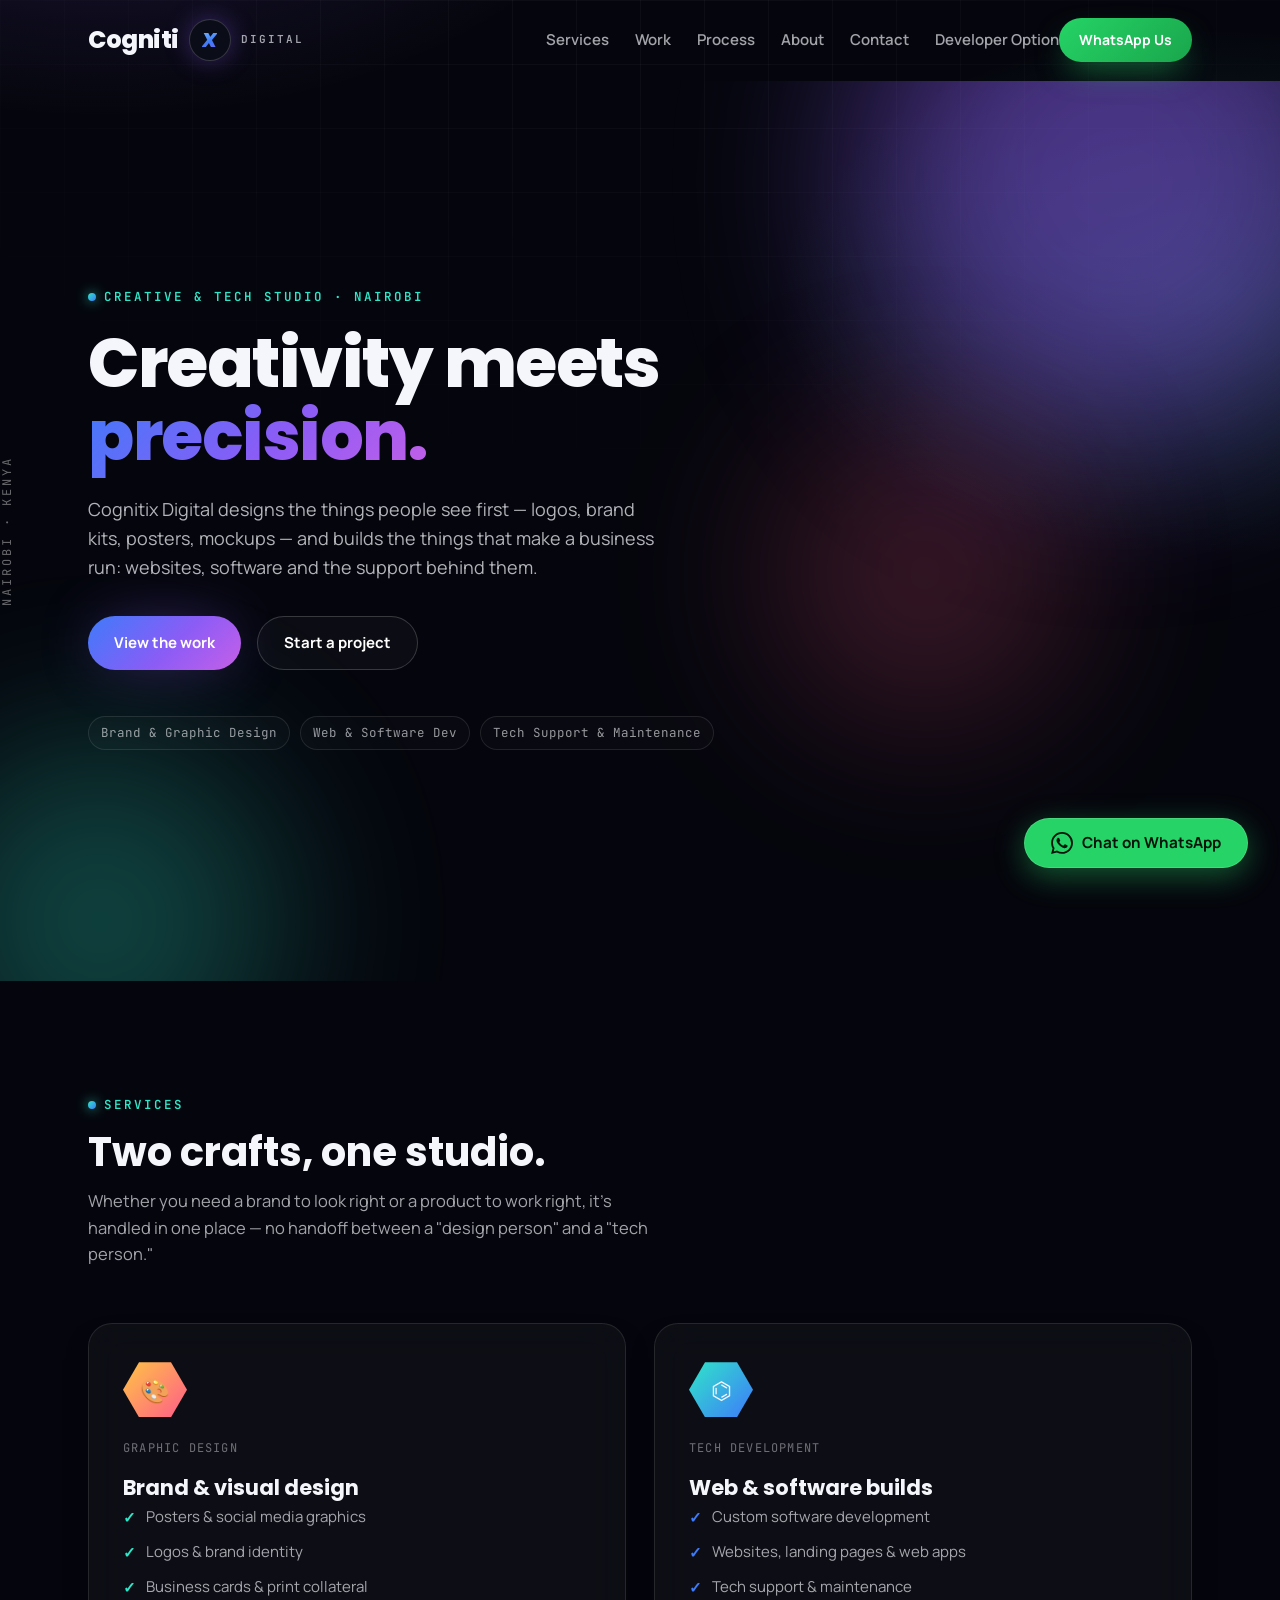
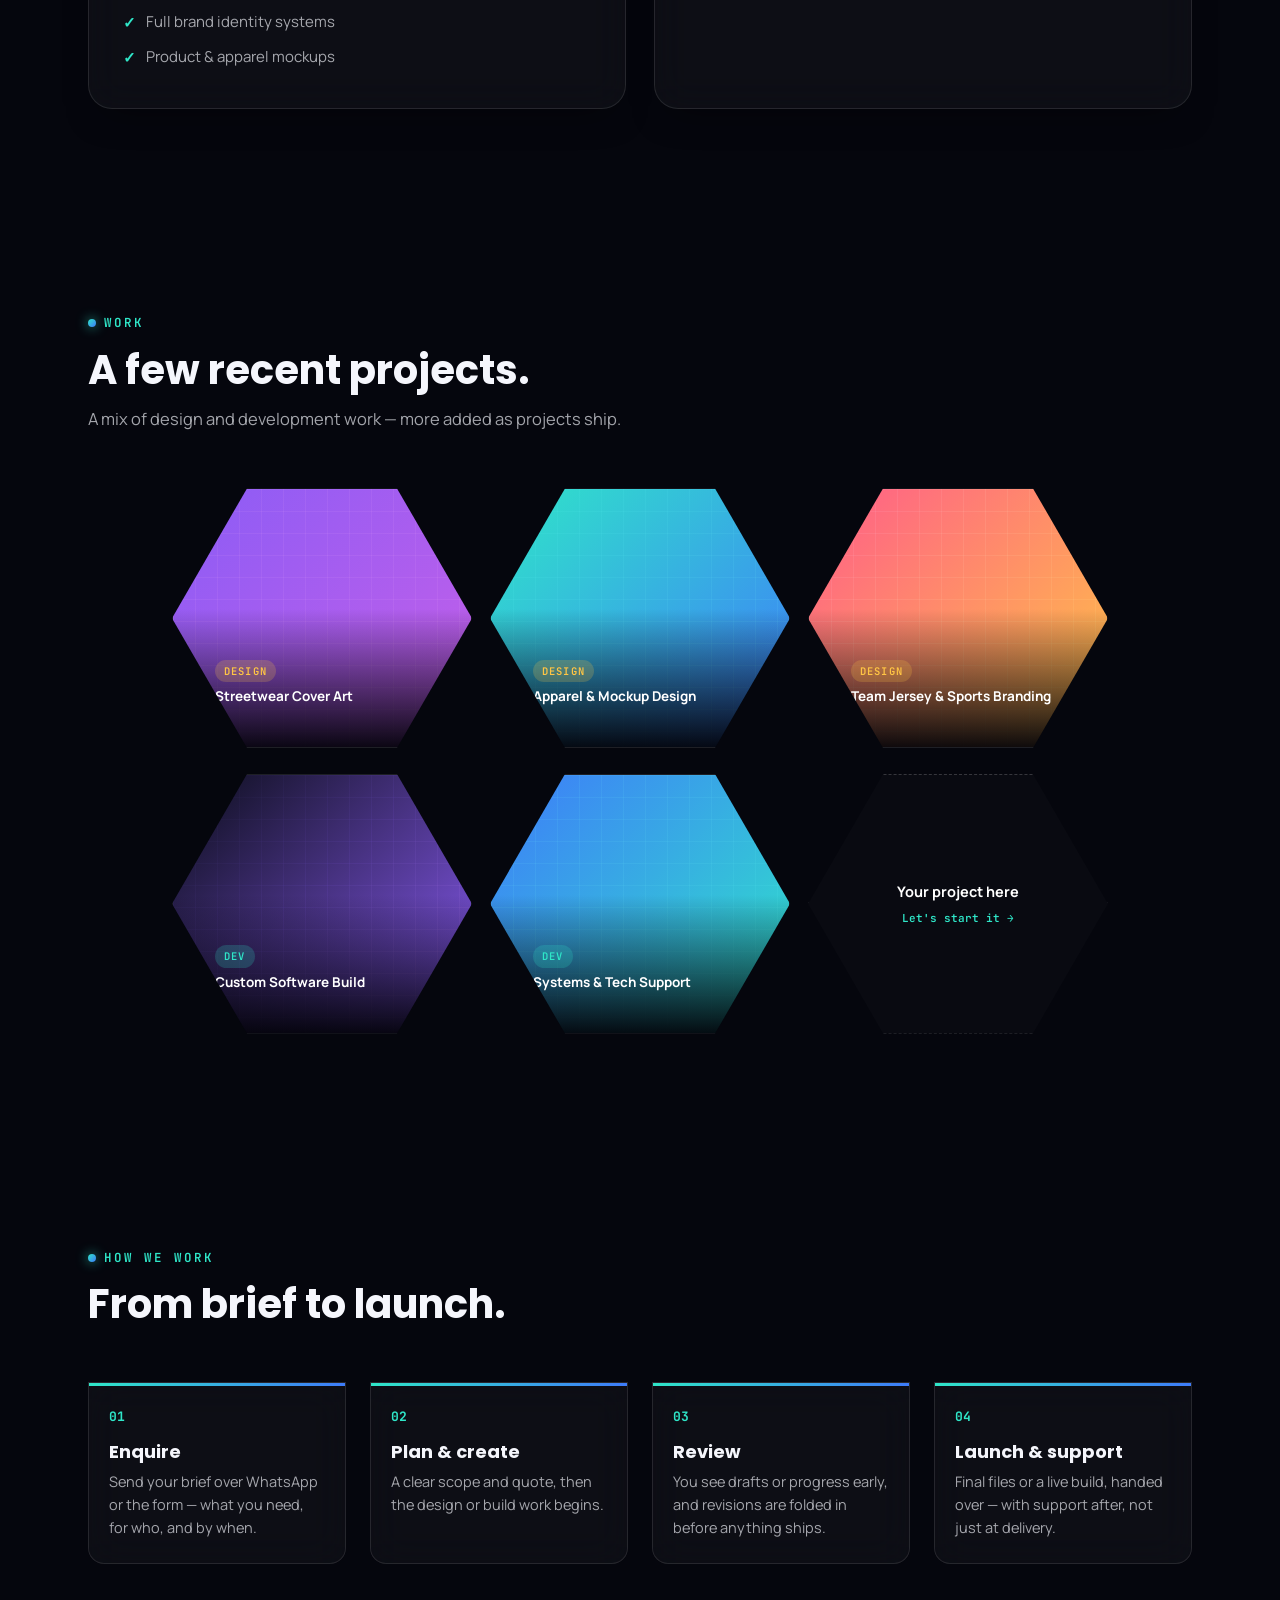
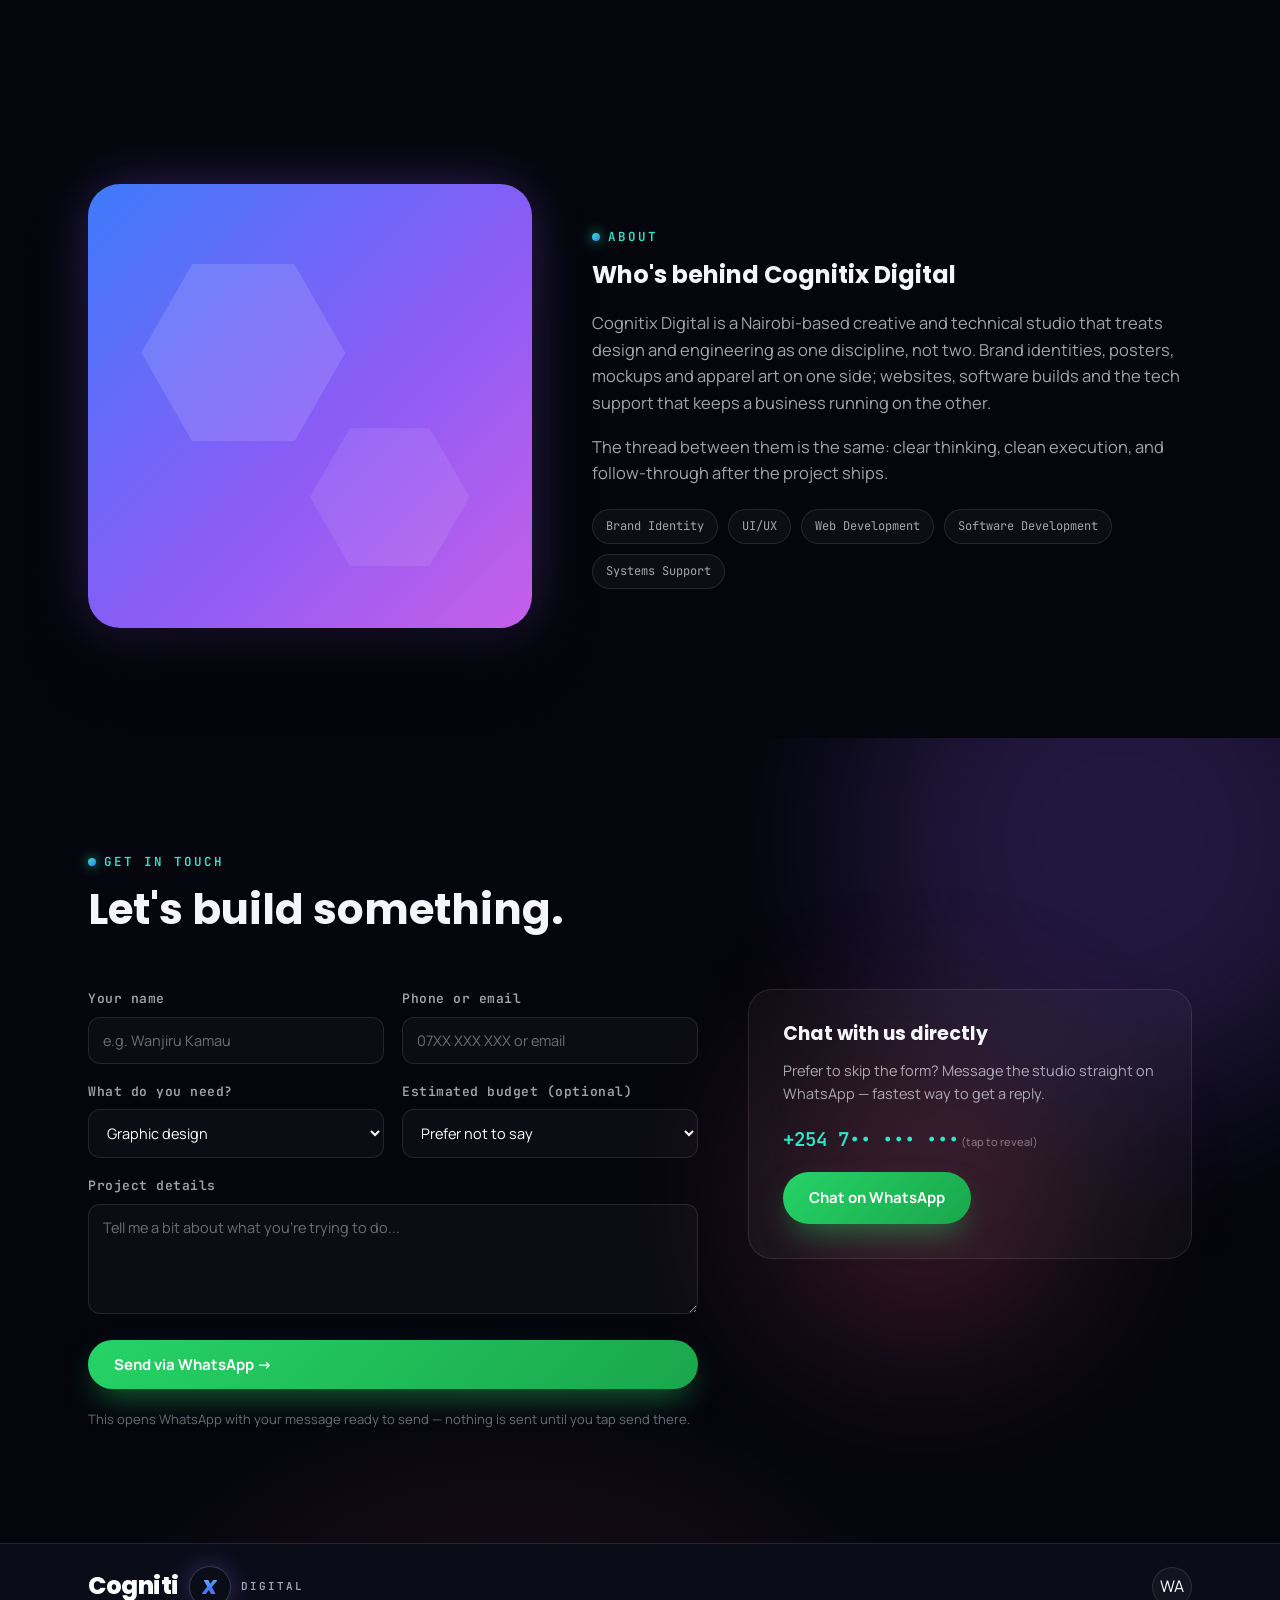
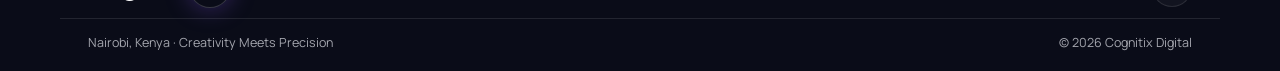
==== index.html @ 36a6b8f5 "Mask WhatsApp number in UI and keep it out of page source Display a partially masked number that rev" ====
<!DOCTYPE html>
<html lang="en">
<head>
<meta charset="UTF-8">
<meta name="viewport" content="width=device-width, initial-scale=1.0">
<title>Cognitix Digital — Creativity Meets Precision</title>
<meta name="description" content="Cognitix Digital — a Nairobi-based creative and tech studio. Graphic design, brand identity, web and software development, and tech support.">

<link rel="preconnect" href="https://fonts.googleapis.com">
<link rel="preconnect" href="https://fonts.gstatic.com" crossorigin>
<link href="https://fonts.googleapis.com/css2?family=Poppins:wght@500;600;700;800&family=Manrope:wght@400;500;600;700&family=JetBrains+Mono:wght@500;600&display=swap" rel="stylesheet">

<link rel="stylesheet" href="css/style.css">
</head>
<body>

<header id="siteHeader">
  <nav class="wrap">
    <a href="#top" class="logo" aria-label="Cognitix Digital home">
      <span class="logo-text">Cogniti</span>
      <span class="logo-badge"><span class="logo-x">X</span></span>
      <span class="logo-digital">DIGITAL</span>
    </a>
    <div class="navlinks" id="navLinks">
      <a href="#services">Services</a>
      <a href="#work">Work</a>
      <a href="#process">Process</a>
      <a href="#about">About</a>
      <a href="#contact">Contact</a>
      <a href="dev-login.html">Developer Option</a>
    </div>
    <div class="nav-cta">
      <a class="btn btn-whatsapp js-wa-link" href="#" target="_blank" rel="noopener"><span class="btn-text">WhatsApp Us</span></a>
    </div>
    <button class="burger" id="burger" aria-label="Toggle menu" aria-expanded="false">
      <span></span><span></span><span></span>
    </button>
  </nav>
</header>

<main class="page-content" id="top">

  <!-- HERO -->
  <section class="hero" id="heroSection">
    <div class="blob blob-1"></div>
    <div class="blob blob-2"></div>
    <div class="blob blob-3"></div>
    <span class="side-tag">NAIROBI · KENYA</span>
    <div class="wrap">
      <div class="hero-inner reveal">
        <span class="eyebrow">CREATIVE &amp; TECH STUDIO · NAIROBI</span>
        <h1>Creativity meets <span class="accent">precision.</span></h1>
        <p class="lead">Cognitix Digital designs the things people see first — logos, brand kits, posters, mockups — and builds the things that make a business run: websites, software and the support behind them.</p>
        <div class="hero-ctas">
          <a class="btn btn-primary" href="#work">View the work</a>
          <a class="btn btn-ghost" href="#contact">Start a project</a>
        </div>
        <div class="hero-tags">
          <span>Brand &amp; Graphic Design</span>
          <span>Web &amp; Software Dev</span>
          <span>Tech Support &amp; Maintenance</span>
        </div>
      </div>
    </div>
  </section>

  <!-- SERVICES -->
  <section class="services" id="services">
    <div class="wrap">
      <div class="section-head reveal">
        <span class="eyebrow">SERVICES</span>
        <h2>Two crafts, one studio.</h2>
        <p>Whether you need a brand to look right or a product to work right, it's handled in one place — no handoff between a "design person" and a "tech person."</p>
      </div>
      <div class="svc-grid">
        <div class="svc-card reveal">
          <div class="hex-icon design">🎨</div>
          <span class="svc-sub">Graphic Design</span>
          <h3>Brand &amp; visual design</h3>
          <ul class="svc-list">
            <li>Posters &amp; social media graphics</li>
            <li>Logos &amp; brand identity</li>
            <li>Business cards &amp; print collateral</li>
            <li>Full brand identity systems</li>
            <li>Product &amp; apparel mockups</li>
          </ul>
        </div>
        <div class="svc-card dev-card reveal">
          <div class="hex-icon dev">⌬</div>
          <span class="svc-sub">Tech Development</span>
          <h3>Web &amp; software builds</h3>
          <ul class="svc-list">
            <li>Custom software development</li>
            <li>Websites, landing pages &amp; web apps</li>
            <li>Tech support &amp; maintenance</li>
          </ul>
        </div>
      </div>
    </div>
  </section>

  <!-- WORK -->
  <section class="work" id="work">
    <div class="wrap">
      <div class="section-head reveal">
        <span class="eyebrow">WORK</span>
        <h2>A few recent projects.</h2>
        <p>A mix of design and development work — more added as projects ship.</p>
      </div>
      <div class="hex-grid">
        <div class="hex-tile reveal">
          <div class="hex-media g1" role="img" aria-label="Streetwear cover art and typography design"></div>
          <div class="hex-overlay"><span class="hex-tag design">DESIGN</span><div class="hex-title">Streetwear Cover Art</div></div>
        </div>
        <div class="hex-tile reveal">
          <div class="hex-media g2" role="img" aria-label="Apparel mockup design"></div>
          <div class="hex-overlay"><span class="hex-tag design">DESIGN</span><div class="hex-title">Apparel &amp; Mockup Design</div></div>
        </div>
        <div class="hex-tile reveal">
          <div class="hex-media g3" role="img" aria-label="Basketball jersey branding design"></div>
          <div class="hex-overlay"><span class="hex-tag design">DESIGN</span><div class="hex-title">Team Jersey &amp; Sports Branding</div></div>
        </div>
        <div class="hex-tile reveal">
          <div class="hex-media g4" role="img" aria-label="Code editor screenshot from a custom software build"></div>
          <div class="hex-overlay"><span class="hex-tag dev">DEV</span><div class="hex-title">Custom Software Build</div></div>
        </div>
        <div class="hex-tile reveal">
          <div class="hex-media g5" role="img" aria-label="Tech and security systems support"></div>
          <div class="hex-overlay"><span class="hex-tag dev">DEV</span><div class="hex-title">Systems &amp; Tech Support</div></div>
        </div>
        <div class="hex-tile cta-tile reveal">
          <a href="#contact">Your project here<span>Let's start it →</span></a>
        </div>
      </div>
    </div>
  </section>

  <!-- PROCESS -->
  <section class="process" id="process">
    <div class="wrap">
      <div class="section-head reveal">
        <span class="eyebrow">HOW WE WORK</span>
        <h2>From brief to launch.</h2>
      </div>
      <div class="steps">
        <div class="step reveal">
          <span class="num">01</span>
          <h3>Enquire</h3>
          <p>Send your brief over WhatsApp or the form — what you need, for who, and by when.</p>
        </div>
        <div class="step reveal">
          <span class="num">02</span>
          <h3>Plan &amp; create</h3>
          <p>A clear scope and quote, then the design or build work begins.</p>
        </div>
        <div class="step reveal">
          <span class="num">03</span>
          <h3>Review</h3>
          <p>You see drafts or progress early, and revisions are folded in before anything ships.</p>
        </div>
        <div class="step reveal">
          <span class="num">04</span>
          <h3>Launch &amp; support</h3>
          <p>Final files or a live build, handed over — with support after, not just at delivery.</p>
        </div>
      </div>
    </div>
  </section>

  <!-- ABOUT -->
  <section class="about" id="about">
    <div class="wrap about-grid">
      <div class="about-visual reveal"></div>
      <div class="about-copy reveal">
        <span class="eyebrow">ABOUT</span>
        <h2>Who's behind Cognitix Digital</h2>
        <p>Cognitix Digital is a Nairobi-based creative and technical studio that treats design and engineering as one discipline, not two. Brand identities, posters, mockups and apparel art on one side; websites, software builds and the tech support that keeps a business running on the other.</p>
        <p>The thread between them is the same: clear thinking, clean execution, and follow-through after the project ships.</p>
        <div class="stack-row">
          <span>Brand Identity</span>
          <span>UI/UX</span>
          <span>Web Development</span>
          <span>Software Development</span>
          <span>Systems Support</span>
        </div>
      </div>
    </div>
  </section>

  <!-- CONTACT -->
  <section class="contact" id="contact">
    <div class="blob blob-1"></div>
    <div class="blob blob-3"></div>
    <div class="wrap">
      <div class="section-head reveal">
        <span class="eyebrow">GET IN TOUCH</span>
        <h2>Let's build something.</h2>
      </div>
      <div class="contact-grid">
        <form class="contact-form reveal" id="contactForm">
          <div class="form-row">
            <div>
              <label for="name">Your name</label>
              <input type="text" id="name" placeholder="e.g. Wanjiru Kamau" required>
            </div>
            <div>
              <label for="phone">Phone or email</label>
              <input type="text" id="phone" placeholder="07XX XXX XXX or email" required>
            </div>
          </div>
          <div class="form-row">
            <div>
              <label for="service">What do you need?</label>
              <select id="service">
                <option value="Graphic design">Graphic design</option>
                <option value="Web / software development">Web / software development</option>
                <option value="Both design and development">Both design &amp; development</option>
                <option value="Not sure yet">Not sure yet</option>
              </select>
            </div>
            <div>
              <label for="budget">Estimated budget (optional)</label>
              <select id="budget">
                <option value="">Prefer not to say</option>
                <option value="Under KSh 10,000">Under KSh 10,000</option>
                <option value="KSh 10,000 – 30,000">KSh 10,000 – 30,000</option>
                <option value="KSh 30,000 – 100,000">KSh 30,000 – 100,000</option>
                <option value="KSh 100,000+">KSh 100,000+</option>
              </select>
            </div>
          </div>
          <div>
            <label for="details">Project details</label>
            <textarea id="details" placeholder="Tell me a bit about what you're trying to do..." required></textarea>
          </div>
          <button type="submit" class="btn btn-whatsapp">Send via WhatsApp →</button>
          <p class="form-note">This opens WhatsApp with your message ready to send — nothing is sent until you tap send there.</p>
        </form>

        <div class="contact-card reveal">
          <h3>Chat with us directly</h3>
          <p>Prefer to skip the form? Message the studio straight on WhatsApp — fastest way to get a reply.</p>
          <button type="button" class="whatsapp-number" id="waNumber" aria-label="Click to reveal WhatsApp number">+254 7•• ••• •••</button>
          <a class="btn btn-whatsapp js-wa-link" href="#" target="_blank" rel="noopener">Chat on WhatsApp</a>
        </div>
      </div>
    </div>
  </section>

</main>

<!-- Floating WhatsApp button -->
<a class="whatsapp-float js-wa-link" href="#" target="_blank" rel="noopener">
  <svg viewBox="0 0 24 24" xmlns="http://www.w3.org/2000/svg">
    <path d="M17.472 14.382c-.297-.149-1.758-.867-2.03-.967-.273-.099-.471-.148-.67.15-.197.297-.767.966-.94 1.164-.173.199-.347.223-.644.075-.297-.15-1.255-.463-2.39-1.475-.883-.788-1.48-1.761-1.653-2.059-.173-.297-.018-.458.13-.606.134-.133.298-.347.446-.52.149-.174.198-.298.298-.497.099-.198.05-.371-.025-.52-.075-.149-.669-1.612-.916-2.207-.242-.579-.487-.5-.669-.51-.173-.008-.371-.01-.57-.01-.198 0-.52.074-.792.372-.272.297-1.04 1.016-1.04 2.479 0 1.462 1.065 2.875 1.213 3.074.149.198 2.096 3.2 5.077 4.487.709.306 1.262.489 1.694.625.712.227 1.36.195 1.871.118.571-.085 1.758-.719 2.006-1.413.248-.694.248-1.289.173-1.413-.074-.124-.272-.198-.57-.347m-5.421 7.403h-.004a9.87 9.87 0 01-5.031-1.378l-.361-.214-3.741.982.998-3.648-.235-.374a9.86 9.86 0 01-1.51-5.26c.001-5.45 4.436-9.884 9.888-9.884 2.64 0 5.122 1.03 6.988 2.898a9.825 9.825 0 012.893 6.994c-.003 5.45-4.437 9.884-9.885 9.884m8.413-18.297A11.815 11.815 0 0012.05 0C5.495 0 .16 5.335.157 11.892c0 2.096.547 4.142 1.588 5.945L.057 24l6.305-1.654a11.882 11.882 0 005.683 1.448h.005c6.554 0 11.89-5.335 11.893-11.893a11.821 11.821 0 00-3.48-8.413z"/>
  </svg>
  <span>Chat on WhatsApp</span>
</a>

<footer class="footer">
  <div class="wrap footer-inner">
    <div class="footer-brand logo">
      <span class="logo-text">Cogniti</span>
      <span class="logo-badge"><span class="logo-x">X</span></span>
      <span class="logo-digital">DIGITAL</span>
    </div>
    <div class="footer-social">
      <a class="social-link js-wa-link" href="#" target="_blank" rel="noopener" aria-label="WhatsApp">WA</a>
    </div>
  </div>
  <div class="wrap footer-bottom">
    <span class="footer-tag">Nairobi, Kenya · Creativity Meets Precision</span>
    <span class="footer-tag">© <span id="year"></span> Cognitix Digital</span>
  </div>
</footer>

<script src="js/script.js"></script>
</body>
</html>
---- css/style.css ----
:root{
  --blue:#3E7BFA;
  --violet:#8B5CF6;
  --orchid:#C65FE8;
  --mint:#2FE6C8;
  --amber:#FFC544;
  --pink:#FF5C8A;

  --bg:#05060D;
  --bg-soft:#0A0C18;
  --ink:#F5F6FC;
  --ink-soft:rgba(245,246,252,0.66);
  --ink-faint:rgba(245,246,252,0.42);

  --surface:rgba(255,255,255,0.035);
  --surface-hover:rgba(255,255,255,0.065);
  --line:rgba(255,255,255,0.10);
  --line-strong:rgba(255,255,255,0.18);

  --brand-gradient: linear-gradient(135deg, var(--blue) 0%, var(--violet) 55%, var(--orchid) 100%);
  --brand-gradient-soft: linear-gradient(135deg, var(--mint) 0%, var(--blue) 100%);

  --shadow-lg: 0 40px 80px -30px rgba(0,0,0,0.65);
  --shadow-sm: 0 16px 36px -18px rgba(0,0,0,0.55);
  --glow-violet: 0 0 60px -10px rgba(139,92,246,0.45);
  --glow-mint: 0 0 50px -12px rgba(47,230,200,0.4);
  --radius: 20px;
}

*{box-sizing:border-box;}
html{scroll-behavior:smooth;}
body{
  margin:0;
  background:
    radial-gradient(900px 520px at 8% -4%, rgba(139,92,246,0.20), transparent 60%),
    radial-gradient(800px 480px at 95% 6%, rgba(47,230,200,0.14), transparent 55%),
    radial-gradient(700px 480px at 40% 100%, rgba(255,92,138,0.10), transparent 60%),
    var(--bg);
  color:var(--ink);
  font-family:'Manrope', sans-serif;
  line-height:1.6;
  -webkit-font-smoothing:antialiased;
  overflow-x:hidden;
  min-height:100vh;
  display:flex;
  flex-direction:column;
}

/* subtle grid texture behind everything */
body::before{
  content:"";
  position:fixed; inset:0;
  z-index:0;
  pointer-events:none;
  background-image:
    linear-gradient(rgba(255,255,255,0.035) 1px, transparent 1px),
    linear-gradient(90deg, rgba(255,255,255,0.035) 1px, transparent 1px);
  background-size:64px 64px;
  mask-image:radial-gradient(1200px 700px at 50% 0%, #000 10%, transparent 75%);
  -webkit-mask-image:radial-gradient(1200px 700px at 50% 0%, #000 10%, transparent 75%);
}

.glass{
  background:var(--surface);
  border:1px solid var(--line);
  box-shadow:0 20px 50px rgba(0,0,0,0.35);
  backdrop-filter:blur(18px);
  -webkit-backdrop-filter:blur(18px);
}

.svc-card,
.step,
.contact-card{
  background:var(--surface);
  border:1px solid var(--line);
  backdrop-filter:blur(18px);
  -webkit-backdrop-filter:blur(18px);
}

main.page-content{flex:1 0 auto; position:relative; z-index:1;}

img{max-width:100%; display:block;}
a{color:inherit; text-decoration:none;}
h1,h2,h3{font-family:'Poppins',sans-serif; margin:0; line-height:1.08; color:var(--ink);}
.wrap{max-width:1160px; margin:0 auto; padding:0 28px; position:relative;}
section{position:relative;}

.eyebrow{
  font-family:'JetBrains Mono', monospace;
  font-size:12.5px;
  letter-spacing:.16em;
  text-transform:uppercase;
  font-weight:600;
  display:inline-flex;
  align-items:center;
  gap:8px;
  color:var(--mint);
}
.eyebrow::before{
  content:"";
  width:8px;height:8px;border-radius:50%;
  background:var(--brand-gradient-soft);
  box-shadow:0 0 12px rgba(47,230,200,0.8);
  display:inline-block;
}

.btn{
  font-family:'Manrope',sans-serif;
  font-weight:700;
  font-size:15px;
  border:none;
  border-radius:999px;
  padding:14px 26px;
  cursor:pointer;
  display:inline-flex;
  align-items:center;
  gap:10px;
  text-decoration:none;
  transition:transform .25s ease, box-shadow .25s ease, opacity .25s ease, border-color .25s ease;
}
.btn:focus-visible, a:focus-visible, button:focus-visible, input:focus-visible, select:focus-visible, textarea:focus-visible{
  outline:3px solid var(--mint);
  outline-offset:2px;
}
.btn:hover{transform:translateY(-2px);}
.btn-primary{
  background:var(--brand-gradient);
  color:#fff;
  box-shadow:var(--glow-violet);
}
.btn-primary:hover{box-shadow:0 0 70px -8px rgba(139,92,246,0.65);}
.btn-ghost{
  background:rgba(255,255,255,0.03);
  color:#fff;
  border:1.5px solid var(--line-strong);
}
.btn-ghost:hover{border-color:rgba(255,255,255,0.4); background:rgba(255,255,255,0.06);}
.btn-whatsapp{
  background:linear-gradient(135deg,#25D366,#1AA64C);
  color:#fff;
  box-shadow:0 14px 32px -10px rgba(37,211,102,0.55);
}

/* ---------- FLOATING WHATSAPP BUTTON ---------- */
.whatsapp-float{
  position:fixed;
  bottom:2rem; right:2rem;
  z-index:999;
  background:#25D366;
  color:#04140b;
  border-radius:60px;
  padding:0.75rem 1.6rem;
  display:flex;
  align-items:center;
  gap:0.6rem;
  font-weight:700;
  font-size:0.95rem;
  box-shadow:0 8px 30px rgba(37,211,102,0.4);
  border:1px solid rgba(255,255,255,0.14);
  transition:.25s;
  text-decoration:none;
}
.whatsapp-float:hover{
  background:#1ebe5a;
  transform:scale(1.05);
  box-shadow:0 12px 38px rgba(37,211,102,0.55);
}
.whatsapp-float svg{width:22px; height:22px; fill:currentColor; flex-shrink:0;}

/* ---------- NAV ---------- */
header{
  position:sticky; top:0; z-index:50;
  padding:18px 0;
  transition:background .3s ease, padding .3s ease, box-shadow .3s ease, border-color .3s ease;
  border-bottom:1px solid transparent;
}
header.scrolled{
  background:rgba(5,6,13,0.78);
  backdrop-filter:blur(16px);
  -webkit-backdrop-filter:blur(16px);
  padding:12px 0;
  border-bottom-color:var(--line);
}
nav.wrap{display:flex; align-items:center; justify-content:space-between;}
.logo{display:flex; align-items:center; gap:10px; user-select:none;}

.logo-text{
  font-family:'Poppins',sans-serif;
  font-weight:800;
  font-size:24px;
  color:var(--ink);
  letter-spacing:-0.5px;
}
.logo-badge{
  width:42px;height:42px;
  background:var(--bg-soft);
  border:1px solid var(--line-strong);
  border-radius:50%;
  display:flex; align-items:center; justify-content:center;
  box-shadow:0 0 24px rgba(139,92,246,0.35);
  flex-shrink:0;
}
.logo-x{
  font-family:'Poppins',sans-serif;
  font-weight:800;
  font-size:20px;
  font-style:italic;
  background:linear-gradient(160deg,#8FD9FF, var(--blue) 55%, var(--violet));
  -webkit-background-clip:text;
  background-clip:text;
  color:transparent;
}
.logo-digital{
  font-family:'JetBrains Mono',monospace;
  font-size:11px;
  letter-spacing:2px;
  font-weight:600;
  color:var(--ink-soft);
}
@media (max-width:480px){ .logo-digital{display:none;} }

.navlinks{display:flex; align-items:center; gap:26px; margin-left:auto; flex-wrap:nowrap;}
.navlinks a{
  font-weight:600; font-size:15px; text-decoration:none; color:var(--ink-soft);
  position:relative; padding:4px 0;
  transition:color .2s ease;
}
.navlinks a:hover{color:var(--ink);}
.navlinks a::after{
  content:""; position:absolute; left:0; bottom:-2px; width:0; height:2px;
  background:var(--brand-gradient-soft); transition:width .25s ease;
  box-shadow:0 0 10px rgba(47,230,200,0.7);
}
.navlinks a:hover::after{width:100%;}
.nav-cta{display:flex; align-items:center; gap:16px;}
.nav-cta .btn{padding:11px 20px; font-size:14px;}
.burger{display:none; background:none; border:none; cursor:pointer; padding:6px;}
.burger span{display:block; width:24px; height:2.5px; background:var(--ink); margin:5px 0; border-radius:2px; transition:.25s;}

/* ---------- HERO ---------- */
.hero{
  color:#fff;
  overflow:hidden;
  min-height:100vh;
  padding:90px 0 120px;
  display:flex;
  align-items:center;
}
.hero .wrap{position:relative; z-index:2; width:100%;}
.blob{
  position:absolute;
  filter:blur(90px);
  opacity:.5;
  border-radius:50%;
  z-index:1;
  pointer-events:none;
  will-change:transform;
}
.blob-1{width:520px; height:520px; background:var(--violet); top:-160px; right:-100px;}
.blob-2{width:360px; height:360px; background:var(--mint); bottom:-120px; left:-80px; opacity:.28;}
.blob-3{width:300px; height:300px; background:var(--pink); top:38%; right:16%; opacity:.22;}

.side-tag{
  writing-mode:vertical-rl;
  position:absolute;
  left:-2px; top:50%;
  transform:translateY(-50%) rotate(180deg);
  font-family:'JetBrains Mono',monospace;
  letter-spacing:3px;
  font-size:12px;
  color:rgba(255,255,255,0.4);
  display:none;
}
.hero-inner{max-width:700px;}
.hero .eyebrow{color:var(--mint);}
.hero h1{
  font-size:clamp(38px, 5.8vw, 68px);
  font-weight:800;
  margin:18px 0 22px;
  letter-spacing:-1.5px;
}
.hero h1 .accent{
  background:var(--brand-gradient);
  -webkit-background-clip:text;
  background-clip:text;
  color:transparent;
}
.hero p.lead{
  font-size:18px;
  color:rgba(245,246,252,0.72);
  max-width:580px;
  margin-bottom:34px;
}
.hero-ctas{display:flex; gap:16px; flex-wrap:wrap; margin-bottom:46px;}
.hero-tags{
  display:flex; gap:10px; flex-wrap:wrap;
  font-family:'JetBrains Mono',monospace;
  font-size:12.5px;
  color:rgba(245,246,252,0.6);
}
.hero-tags span{
  border:1px solid var(--line);
  background:rgba(255,255,255,0.02);
  padding:6px 12px;
  border-radius:999px;
}

/* ---------- SERVICES ---------- */
.services{padding:110px 0 90px;}
.section-head{max-width:560px; margin-bottom:56px;}
.section-head h2{font-size:clamp(28px,3.6vw,40px); margin-top:14px;}
.section-head p{color:var(--ink-soft); font-size:16.5px; margin-top:14px;}

.svc-grid{display:grid; grid-template-columns:1fr 1fr; gap:28px;}
.svc-card{
  border-radius:24px;
  padding:38px 34px;
  box-shadow:var(--shadow-sm);
  transition:transform .3s ease, box-shadow .3s ease, border-color .3s ease, background .3s ease;
}
.svc-card:hover{
  transform:translateY(-6px);
  box-shadow:var(--shadow-lg), var(--glow-violet);
  border-color:var(--line-strong);
  background:var(--surface-hover);
}
.svc-card.dev-card:hover{box-shadow:var(--shadow-lg), var(--glow-mint);}
.hex-icon{
  width:64px; height:55px;
  clip-path:polygon(25% 0%, 75% 0%, 100% 50%, 75% 100%, 25% 100%, 0% 50%);
  display:flex; align-items:center; justify-content:center;
  margin-bottom:22px;
  font-size:24px;
}
.hex-icon.design{background:linear-gradient(135deg,var(--amber),var(--pink));}
.hex-icon.dev{background:linear-gradient(135deg,var(--mint),var(--blue));}
.svc-card h3{font-size:21px; margin-bottom:6px;}
.svc-card .svc-sub{font-family:'JetBrains Mono',monospace; font-size:12px; letter-spacing:.1em; color:var(--ink-faint); text-transform:uppercase; margin-bottom:18px; display:block;}
.svc-list{list-style:none; margin:0; padding:0; display:flex; flex-direction:column; gap:10px;}
.svc-list li{display:flex; align-items:flex-start; gap:10px; font-size:15px; color:var(--ink-soft);}
.svc-list li::before{
  content:"✓";
  color:var(--mint);
  font-weight:700;
  flex-shrink:0;
  margin-top:1px;
}
.svc-card.dev-card .svc-list li::before{color:var(--blue);}

/* ---------- WORK ---------- */
.work{padding:110px 0 100px;}
.work .section-head p{color:var(--ink-soft);}

.hex-grid{
  display:flex; flex-wrap:wrap; justify-content:center;
  gap:26px 18px;
  margin-top:10px;
}
.hex-tile{
  position:relative;
  width:300px; aspect-ratio:1.1556/1;
  clip-path:polygon(25% 0%, 75% 0%, 100% 50%, 75% 100%, 25% 100%, 0% 50%);
  overflow:hidden;
  cursor:default;
  transition:transform .35s ease, box-shadow .35s ease;
  border:1px solid var(--line);
}
.hex-tile:hover{transform:scale(1.035); box-shadow:0 0 50px -10px rgba(139,92,246,0.5);}
.hex-media{
  position:absolute; inset:0;
  transition:transform .5s ease;
}
.hex-tile:hover .hex-media{transform:scale(1.08);}
.hex-media.g1{background:linear-gradient(135deg,var(--violet),var(--orchid));}
.hex-media.g2{background:linear-gradient(135deg,var(--mint),var(--blue));}
.hex-media.g3{background:linear-gradient(135deg,var(--pink),var(--amber));}
.hex-media.g4{background:linear-gradient(135deg,var(--bg-soft),var(--violet));}
.hex-media.g5{background:linear-gradient(135deg,var(--blue),var(--mint));}
.hex-media::after{
  content:"";
  position:absolute; inset:0;
  background-image:
    linear-gradient(rgba(255,255,255,0.08) 1px, transparent 1px),
    linear-gradient(90deg, rgba(255,255,255,0.08) 1px, transparent 1px);
  background-size:22px 22px;
  mix-blend-mode:overlay;
}
.hex-overlay{
  position:absolute; left:0; right:0; bottom:0;
  padding:16% 14% 14%;
  background:linear-gradient(to top, rgba(2,2,8,0.95), rgba(2,2,8,0));
  color:#fff;
  z-index:2;
}
.hex-tag{
  font-family:'JetBrains Mono',monospace;
  font-size:10.5px;
  letter-spacing:.12em;
  padding:3px 9px;
  border-radius:999px;
  display:inline-block;
  margin-bottom:6px;
  font-weight:600;
}
.hex-tag.design{background:rgba(255,197,68,0.2); color:var(--amber);}
.hex-tag.dev{background:rgba(47,230,200,0.2); color:var(--mint);}
.hex-title{font-size:13.5px; font-weight:700; line-height:1.25;}

.hex-tile.cta-tile{
  background:rgba(255,255,255,0.02);
  border:1.5px dashed var(--line-strong);
  display:flex; align-items:center; justify-content:center;
  text-align:center;
}
.hex-tile.cta-tile a{text-decoration:none; color:#fff; font-weight:700; font-size:14.5px; padding:0 20%;}
.hex-tile.cta-tile a span{display:block; font-family:'JetBrains Mono',monospace; font-size:11px; color:var(--mint); margin-top:6px; font-weight:600;}

/* ---------- PROCESS ---------- */
.process{padding:110px 0;}
.steps{
  display:grid;
  grid-template-columns:repeat(4,1fr);
  gap:24px;
  margin-top:10px;
}
.step{
  position:relative;
  border-radius:0 0 16px 16px;
  padding:24px 20px 24px;
  transition:background .3s ease, transform .3s ease;
}
.step::before{
  content:"";
  position:absolute; top:0; left:0; right:0; height:3px;
  background:var(--brand-gradient-soft);
}
.step:hover{background:var(--surface-hover); transform:translateY(-4px);}
.step .num{
  font-family:'JetBrains Mono',monospace;
  font-size:13px;
  color:var(--mint);
  font-weight:700;
  display:block;
  margin-bottom:14px;
}
.step h3{font-size:18px; margin-bottom:8px;}
.step p{font-size:14.5px; color:var(--ink-soft); margin:0;}

/* ---------- ABOUT ---------- */
.about{padding:110px 0;}
.about-grid{display:grid; grid-template-columns:0.85fr 1.15fr; gap:60px; align-items:center;}
.about-visual{
  aspect-ratio:1/1;
  border-radius:32px;
  background:var(--brand-gradient);
  position:relative;
  overflow:hidden;
  box-shadow:var(--shadow-lg), var(--glow-violet);
}
.about-visual::before, .about-visual::after{
  content:"";
  position:absolute;
  clip-path:polygon(25% 0%, 75% 0%, 100% 50%, 75% 100%, 25% 100%, 0% 50%);
}
.about-visual::before{
  width:46%; height:40%;
  background:rgba(255,255,255,0.12);
  top:18%; left:12%;
}
.about-visual::after{
  width:36%; height:31%;
  background:rgba(255,255,255,0.08);
  bottom:14%; right:14%;
}
.about-copy p{font-size:16.5px; color:var(--ink-soft); margin-bottom:18px;}
.about-copy h2{margin-top:14px; margin-bottom:22px;}
.stack-row{display:flex; gap:10px; flex-wrap:wrap; margin-top:22px;}
.stack-row span{
  font-family:'JetBrains Mono',monospace;
  font-size:12px;
  background:var(--surface);
  border:1px solid var(--line);
  padding:7px 13px;
  border-radius:999px;
  color:var(--ink-soft);
}

/* ---------- CONTACT ---------- */
.contact{padding:110px 0 100px; overflow:hidden; position:relative;}
.contact .blob{opacity:.22;}
.contact h2{font-size:clamp(28px,3.6vw,42px); margin-top:14px; max-width:520px;}
.contact-grid{display:grid; grid-template-columns:1.1fr 0.8fr; gap:50px; margin-top:50px; position:relative; z-index:2;}

form.contact-form{display:flex; flex-direction:column; gap:18px;}
.form-row{display:grid; grid-template-columns:1fr 1fr; gap:18px;}
label{font-size:13px; font-weight:600; color:var(--ink-soft); display:block; margin-bottom:7px; font-family:'JetBrains Mono',monospace; letter-spacing:.04em;}
input, select, textarea{
  width:100%;
  background:rgba(255,255,255,0.03);
  border:1px solid var(--line);
  border-radius:12px;
  padding:13px 14px;
  color:#fff;
  font-family:'Manrope',sans-serif;
  font-size:14.5px;
  transition:border-color .2s ease, background .2s ease;
}
input:focus, select:focus, textarea:focus{border-color:var(--violet); background:rgba(255,255,255,0.05);}
input::placeholder, textarea::placeholder{color:var(--ink-faint);}
select option{color:#000;}
textarea{resize:vertical; min-height:110px;}
.form-note{font-size:13px; color:var(--ink-faint); margin-top:2px;}

.contact-card{
  border-radius:24px;
  padding:34px;
  height:fit-content;
}
.contact-card h3{font-size:19px; margin-bottom:10px;}
.contact-card p{color:var(--ink-soft); font-size:14.5px; margin-bottom:22px;}
.whatsapp-number{
  font-family:'JetBrains Mono',monospace;
  font-size:19px;
  font-weight:600;
  color:var(--mint);
  margin-bottom:20px;
  display:block;
  background:none;
  border:none;
  padding:0;
  cursor:pointer;
  text-align:left;
  transition:color .2s ease, letter-spacing .2s ease;
}
.whatsapp-number:hover{color:#fff;}
.whatsapp-number::after{
  content:" (tap to reveal)";
  font-family:'Manrope',sans-serif;
  font-size:11px;
  font-weight:500;
  color:var(--ink-faint);
}
.whatsapp-number.revealed::after{content:"";}

/* ---------- FOOTER ---------- */
footer.footer{background:var(--bg-soft); color:var(--ink-soft); padding:22px 0 18px; border-top:1px solid var(--line); position:relative; z-index:1;}
.footer-inner{display:flex; justify-content:space-between; align-items:center; gap:18px; flex-wrap:wrap;}
.footer-brand .logo-text{color:#fff;}

.footer-social{display:flex; gap:10px; align-items:center;}
.social-link{
  width:40px; height:40px;
  border-radius:999px;
  display:inline-flex; align-items:center; justify-content:center;
  text-decoration:none;
  background:var(--surface);
  border:1px solid var(--line);
  color:#fff;
  transition:transform .2s ease, background .2s ease, border-color .2s ease;
}
.social-link:hover{
  transform:translateY(-2px);
  background:var(--surface-hover);
  border-color:var(--line-strong);
}

.footer-bottom{margin-top:10px; padding-top:14px; border-top:1px solid var(--line); font-size:12.5px; display:flex; justify-content:space-between; flex-wrap:wrap; gap:10px;}
.footer-tag{color:var(--ink-soft);}

/* ---------- REVEAL ---------- */
.reveal{opacity:0; transform:translateY(24px); transition:opacity .7s ease, transform .7s ease;}
.reveal.show{opacity:1; transform:translateY(0);}

@media (prefers-reduced-motion: reduce){
  *{transition:none !important; scroll-behavior:auto !important;}
  .reveal{opacity:1; transform:none;}
}

@media (min-width:1000px){ .side-tag{display:block;} }

@media (max-width:980px){
  .svc-grid{grid-template-columns:1fr;}
  .steps{grid-template-columns:repeat(2,1fr);}
  .about-grid{grid-template-columns:1fr; gap:40px;}
  .about-visual{max-width:340px; margin:0 auto;}
  .contact-grid{grid-template-columns:1fr;}
  .hex-tile{width:44vw;}
}

@media (max-width:760px){
  .navlinks{
    position:absolute; top:100%; left:0; right:0;
    background:rgba(5,6,13,0.97);
    backdrop-filter:blur(16px);
    flex-direction:column;
    align-items:flex-start;
    padding:22px 28px;
    gap:18px;
    box-shadow:0 16px 30px rgba(0,0,0,0.4);
    border-bottom:1px solid var(--line);
    display:none;
  }
  .navlinks.open{display:flex;}
  .burger{display:block;}
  .nav-cta{display:none;}
  .form-row{grid-template-columns:1fr;}
  .hex-tile{width:78vw;}
  .hero-inner{max-width:100%;}
  .about-visual{max-width:280px;}
}

@media (max-width:540px){
  .hero{padding:70px 0 90px;}
  .services, .work, .process, .about, .contact{padding:80px 0;}
  .steps{grid-template-columns:1fr;}
  .logo-text{font-size:20px;}
  .logo-badge{width:38px; height:38px;}
  .logo-x{font-size:18px;}
  .whatsapp-float{padding:0.6rem 1rem; font-size:0.85rem; bottom:1.2rem; right:1.2rem;}
  .whatsapp-float span{display:none;}

  footer.footer{padding:18px 0 16px;}
  .footer-inner{flex-direction:column; align-items:flex-start;}
  .footer-social{gap:12px;}
}

@media (max-width:400px){
  .wrap{padding:0 18px;}
  .hero{padding:60px 0 70px;}
}
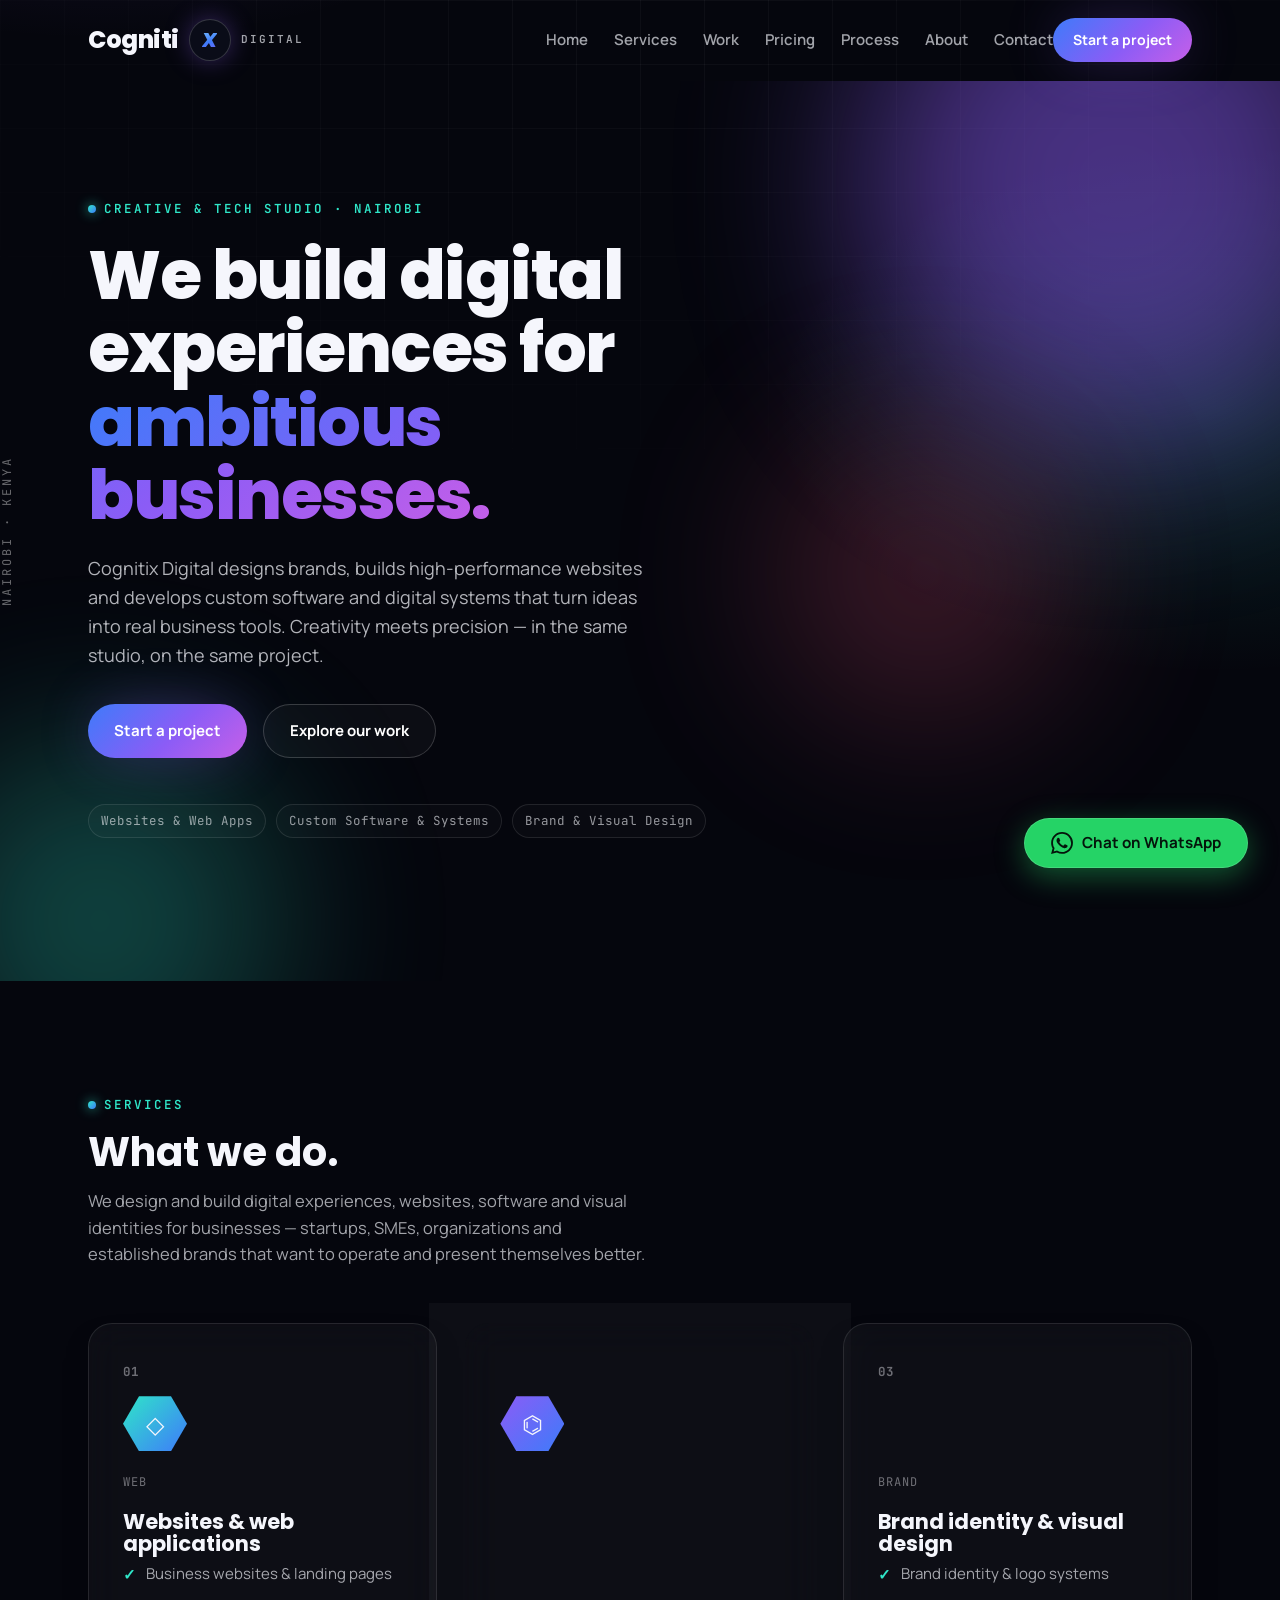
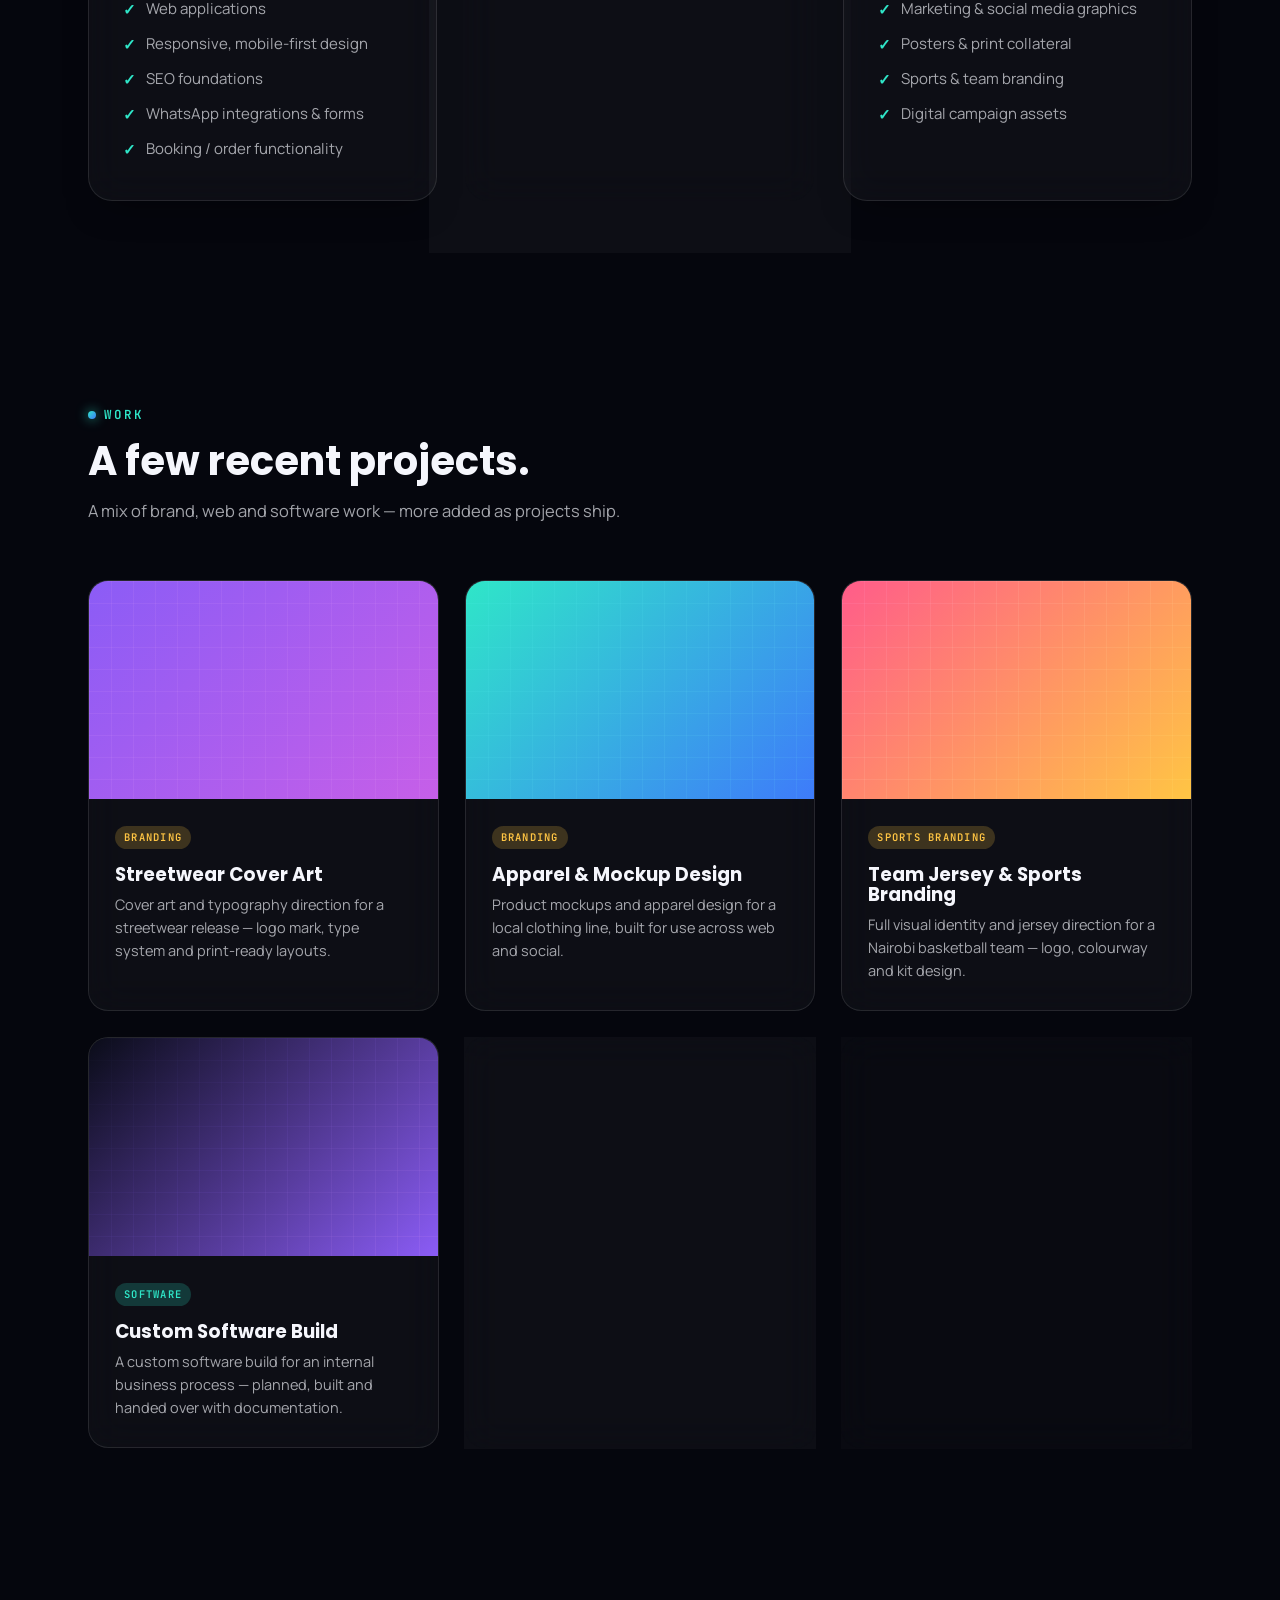
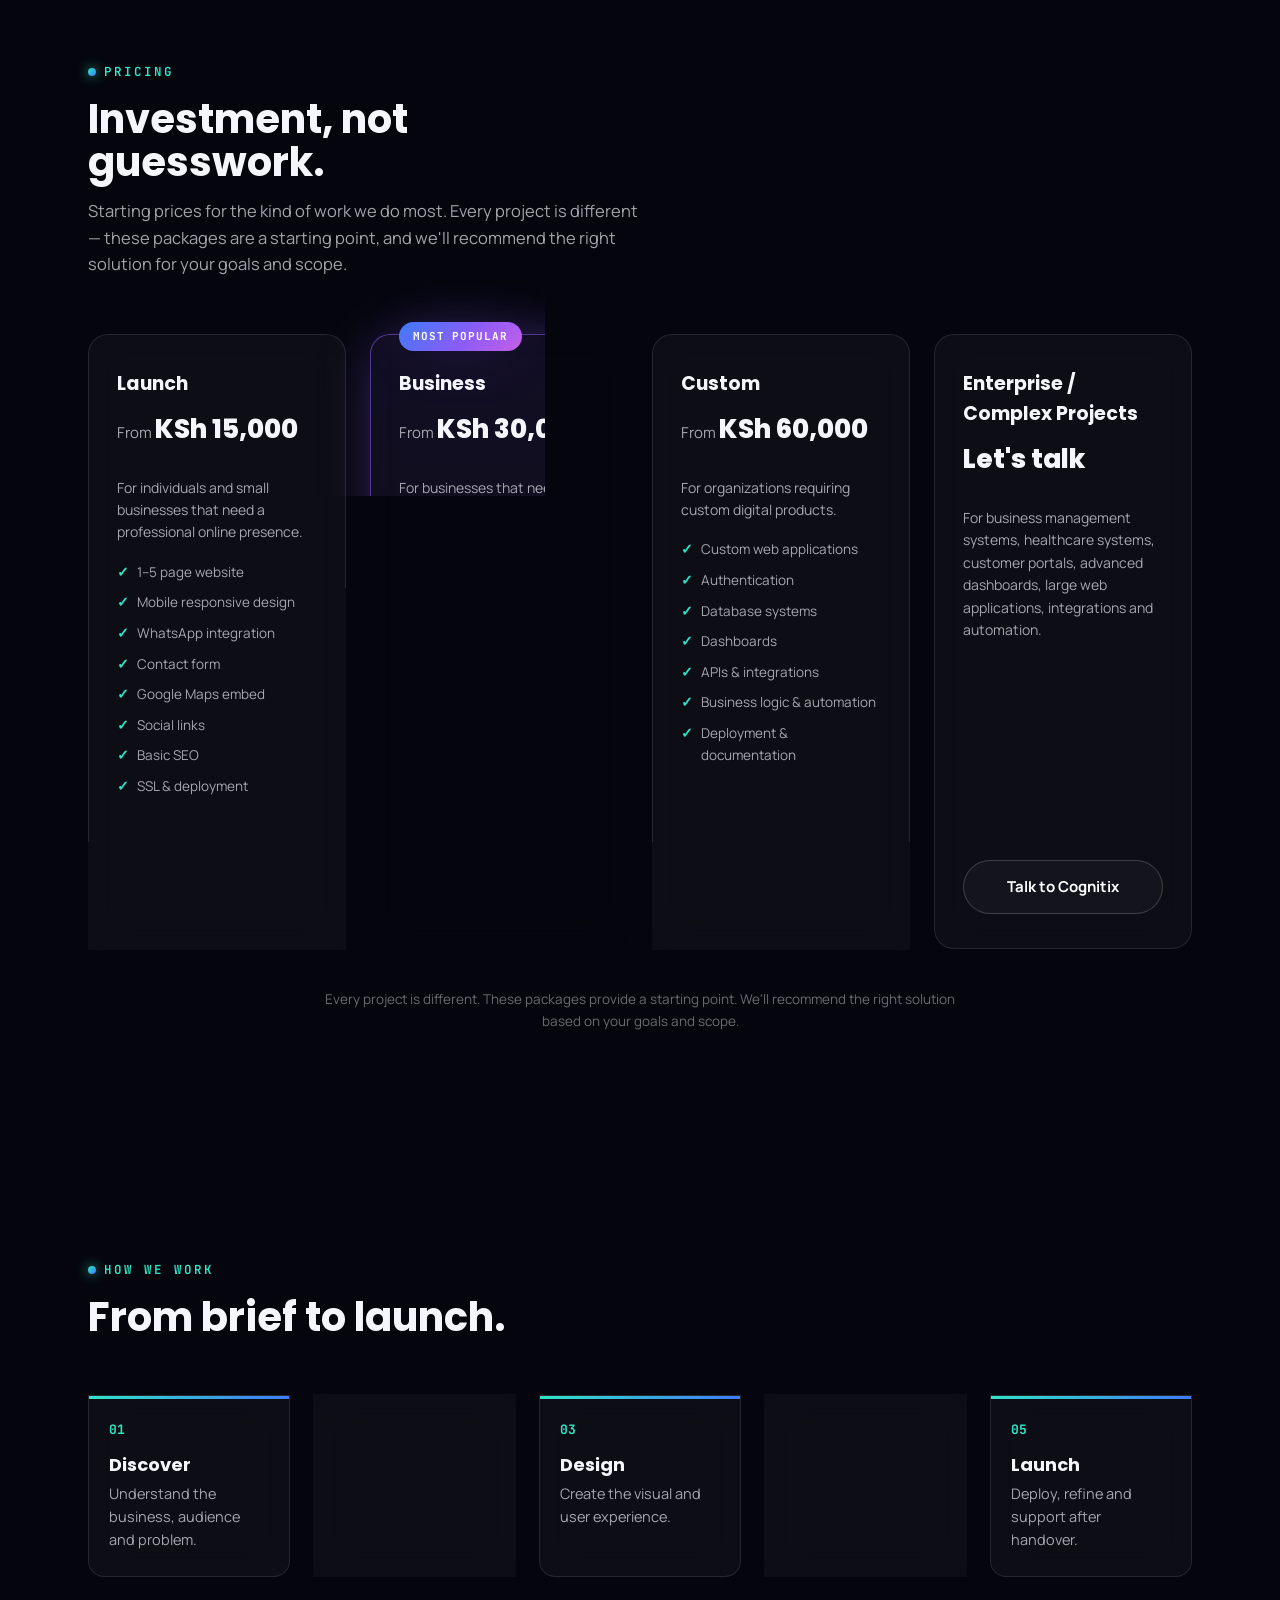
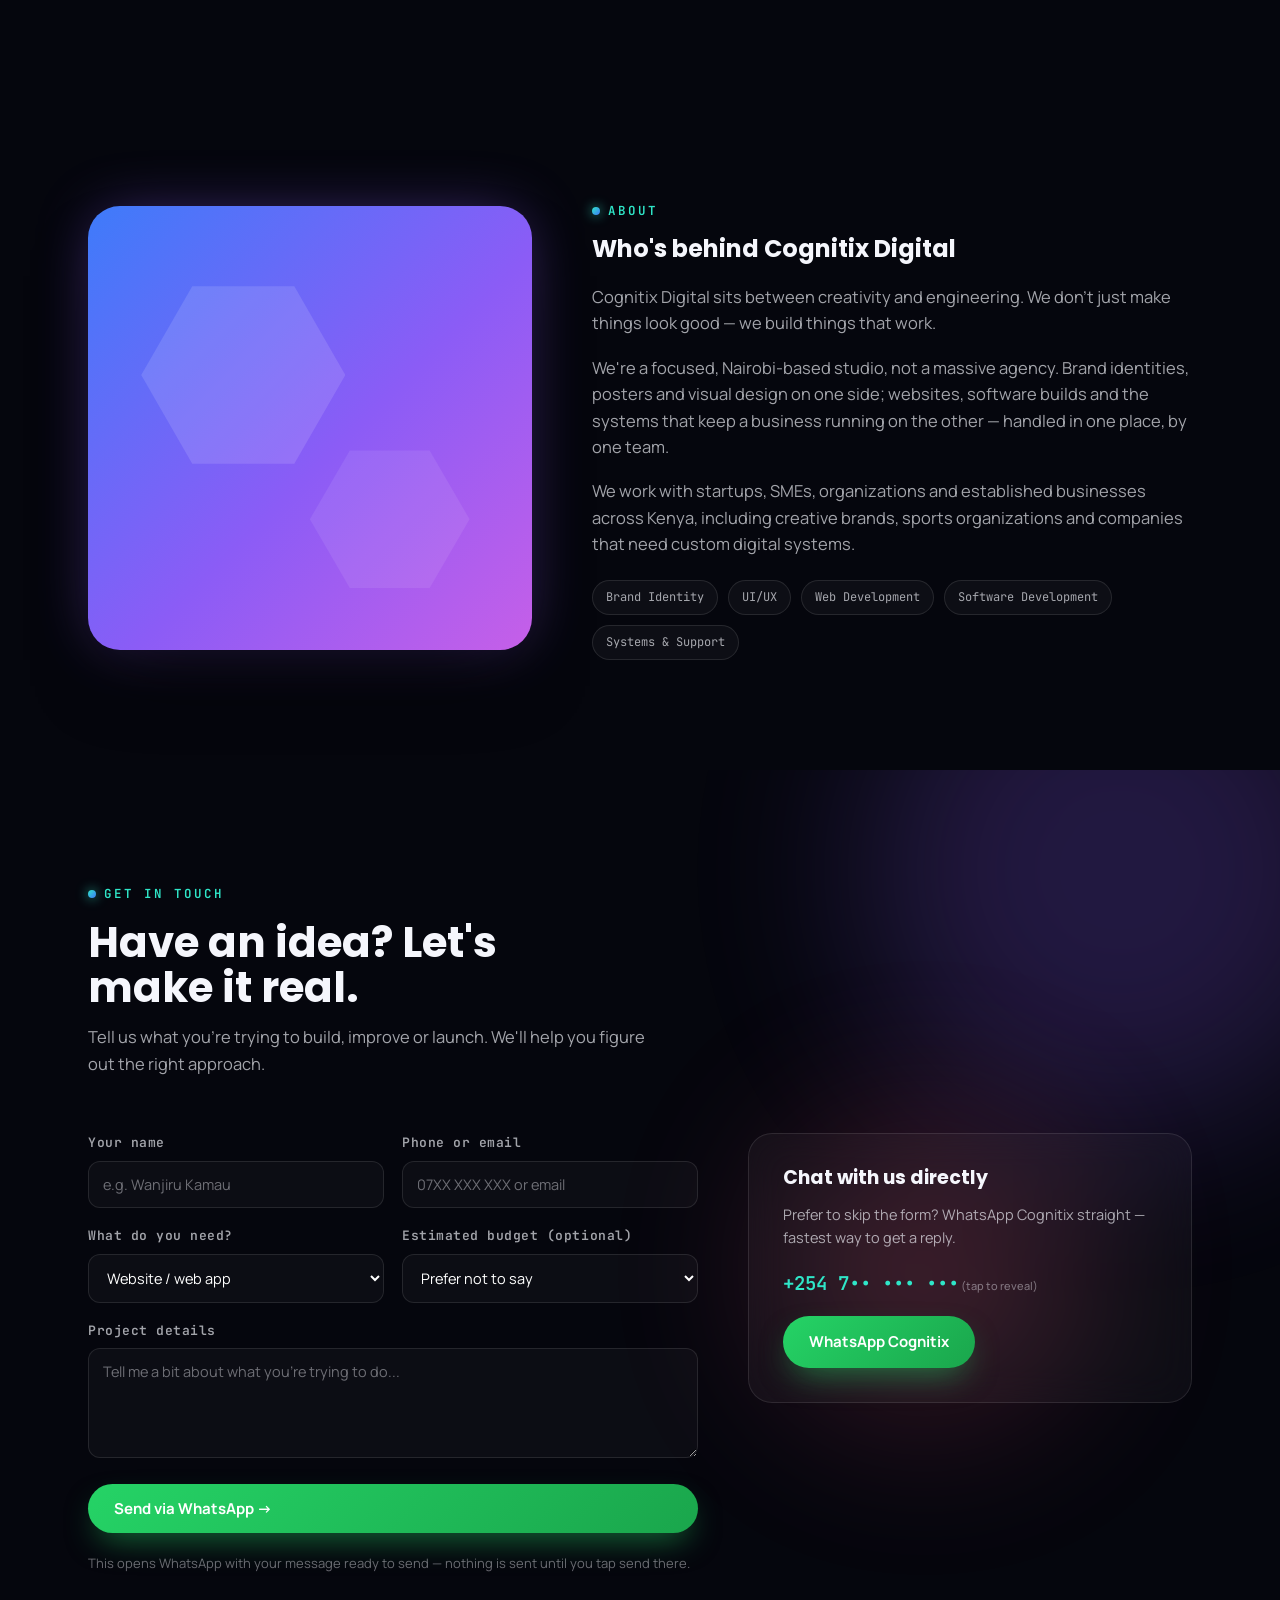
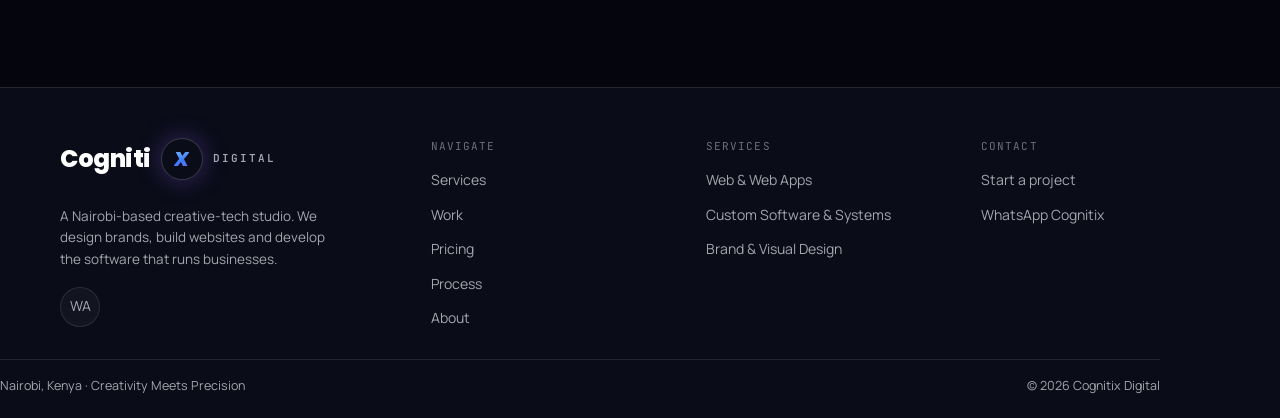
==== commit 09b6d73d: "Redesign as conversion-focused single-page site, consolidate architecture Rewrite index.html as the " ====
--- a/index.html
+++ b/index.html
@@ -3,8 +3,19 @@
 <head>
 <meta charset="UTF-8">
 <meta name="viewport" content="width=device-width, initial-scale=1.0">
-<title>Cognitix Digital — Creativity Meets Precision</title>
-<meta name="description" content="Cognitix Digital — a Nairobi-based creative and tech studio. Graphic design, brand identity, web and software development, and tech support.">
+<title>Cognitix Digital — Web, Software &amp; Brand Studio in Nairobi, Kenya</title>
+<meta name="description" content="Cognitix Digital is a Nairobi-based creative-tech studio. We design brands, build high-performance websites and develop custom software and digital systems for businesses across Kenya.">
+<meta name="keywords" content="web development Kenya, website design Kenya, custom software Kenya, digital solutions Kenya, web applications Kenya, branding Kenya">
+<link rel="canonical" href="https://cognitixdigital.com/">
+
+<meta property="og:type" content="website">
+<meta property="og:site_name" content="Cognitix Digital">
+<meta property="og:title" content="Cognitix Digital — Web, Software &amp; Brand Studio in Nairobi, Kenya">
+<meta property="og:description" content="We design brands, build high-performance websites and develop custom digital systems that turn ideas into real business tools.">
+<meta property="og:image" content="assets/images/brand_logo.png">
+<meta name="twitter:card" content="summary_large_image">
+
+<link rel="icon" href="assets/images/brand_logo.png" type="image/png">
 
 <link rel="preconnect" href="https://fonts.googleapis.com">
 <link rel="preconnect" href="https://fonts.gstatic.com" crossorigin>
@@ -13,6 +24,8 @@
 <link rel="stylesheet" href="css/style.css">
 </head>
 <body>
+
+<a class="skip-link" href="#top">Skip to content</a>
 
 <header id="siteHeader">
   <nav class="wrap">
@@ -22,15 +35,16 @@
       <span class="logo-digital">DIGITAL</span>
     </a>
     <div class="navlinks" id="navLinks">
+      <a href="#top">Home</a>
       <a href="#services">Services</a>
       <a href="#work">Work</a>
+      <a href="#pricing">Pricing</a>
       <a href="#process">Process</a>
       <a href="#about">About</a>
       <a href="#contact">Contact</a>
-      <a href="dev-login.html">Developer Option</a>
     </div>
     <div class="nav-cta">
-      <a class="btn btn-whatsapp js-wa-link" href="#" target="_blank" rel="noopener"><span class="btn-text">WhatsApp Us</span></a>
+      <a class="btn btn-primary btn-sm" href="#contact">Start a project</a>
     </div>
     <button class="burger" id="burger" aria-label="Toggle menu" aria-expanded="false">
       <span></span><span></span><span></span>
@@ -49,16 +63,16 @@
     <div class="wrap">
       <div class="hero-inner reveal">
         <span class="eyebrow">CREATIVE &amp; TECH STUDIO · NAIROBI</span>
-        <h1>Creativity meets <span class="accent">precision.</span></h1>
-        <p class="lead">Cognitix Digital designs the things people see first — logos, brand kits, posters, mockups — and builds the things that make a business run: websites, software and the support behind them.</p>
+        <h1>We build digital experiences for <span class="accent">ambitious businesses.</span></h1>
+        <p class="lead">Cognitix Digital designs brands, builds high-performance websites and develops custom software and digital systems that turn ideas into real business tools. Creativity meets precision — in the same studio, on the same project.</p>
         <div class="hero-ctas">
-          <a class="btn btn-primary" href="#work">View the work</a>
-          <a class="btn btn-ghost" href="#contact">Start a project</a>
+          <a class="btn btn-primary" href="#contact">Start a project</a>
+          <a class="btn btn-ghost" href="#work">Explore our work</a>
         </div>
         <div class="hero-tags">
-          <span>Brand &amp; Graphic Design</span>
-          <span>Web &amp; Software Dev</span>
-          <span>Tech Support &amp; Maintenance</span>
+          <span>Websites &amp; Web Apps</span>
+          <span>Custom Software &amp; Systems</span>
+          <span>Brand &amp; Visual Design</span>
         </div>
       </div>
     </div>
@@ -69,30 +83,48 @@
     <div class="wrap">
       <div class="section-head reveal">
         <span class="eyebrow">SERVICES</span>
-        <h2>Two crafts, one studio.</h2>
-        <p>Whether you need a brand to look right or a product to work right, it's handled in one place — no handoff between a "design person" and a "tech person."</p>
-      </div>
-      <div class="svc-grid">
+        <h2>What we do.</h2>
+        <p>We design and build digital experiences, websites, software and visual identities for businesses — startups, SMEs, organizations and established brands that want to operate and present themselves better.</p>
+      </div>
+      <div class="svc-grid svc-grid-3">
         <div class="svc-card reveal">
-          <div class="hex-icon design">🎨</div>
-          <span class="svc-sub">Graphic Design</span>
-          <h3>Brand &amp; visual design</h3>
+          <span class="svc-num">01</span>
+          <div class="hex-icon dev">◇</div>
+          <span class="svc-sub">Web</span>
+          <h3>Websites &amp; web applications</h3>
           <ul class="svc-list">
-            <li>Posters &amp; social media graphics</li>
-            <li>Logos &amp; brand identity</li>
-            <li>Business cards &amp; print collateral</li>
-            <li>Full brand identity systems</li>
-            <li>Product &amp; apparel mockups</li>
-          </ul>
-        </div>
-        <div class="svc-card dev-card reveal">
-          <div class="hex-icon dev">⌬</div>
-          <span class="svc-sub">Tech Development</span>
-          <h3>Web &amp; software builds</h3>
+            <li>Business websites &amp; landing pages</li>
+            <li>Web applications</li>
+            <li>Responsive, mobile-first design</li>
+            <li>SEO foundations</li>
+            <li>WhatsApp integrations &amp; forms</li>
+            <li>Booking / order functionality</li>
+          </ul>
+        </div>
+        <div class="svc-card svc-card-highlight reveal">
+          <span class="svc-num">02</span>
+          <div class="hex-icon build">⌬</div>
+          <span class="svc-sub">Build</span>
+          <h3>Custom software &amp; digital systems</h3>
           <ul class="svc-list">
-            <li>Custom software development</li>
-            <li>Websites, landing pages &amp; web apps</li>
-            <li>Tech support &amp; maintenance</li>
+            <li>Custom business systems</li>
+            <li>Dashboards &amp; admin panels</li>
+            <li>Databases &amp; APIs</li>
+            <li>Automation</li>
+            <li>Third-party integrations</li>
+          </ul>
+        </div>
+        <div class="svc-card reveal">
+          <span class="svc-num">03</span>
+          <div class="hex-icon design">✦</div>
+          <span class="svc-sub">Brand</span>
+          <h3>Brand identity &amp; visual design</h3>
+          <ul class="svc-list">
+            <li>Brand identity &amp; logo systems</li>
+            <li>Marketing &amp; social media graphics</li>
+            <li>Posters &amp; print collateral</li>
+            <li>Sports &amp; team branding</li>
+            <li>Digital campaign assets</li>
           </ul>
         </div>
       </div>
@@ -105,33 +137,137 @@
       <div class="section-head reveal">
         <span class="eyebrow">WORK</span>
         <h2>A few recent projects.</h2>
-        <p>A mix of design and development work — more added as projects ship.</p>
-      </div>
-      <div class="hex-grid">
-        <div class="hex-tile reveal">
-          <div class="hex-media g1" role="img" aria-label="Streetwear cover art and typography design"></div>
-          <div class="hex-overlay"><span class="hex-tag design">DESIGN</span><div class="hex-title">Streetwear Cover Art</div></div>
-        </div>
-        <div class="hex-tile reveal">
-          <div class="hex-media g2" role="img" aria-label="Apparel mockup design"></div>
-          <div class="hex-overlay"><span class="hex-tag design">DESIGN</span><div class="hex-title">Apparel &amp; Mockup Design</div></div>
-        </div>
-        <div class="hex-tile reveal">
-          <div class="hex-media g3" role="img" aria-label="Basketball jersey branding design"></div>
-          <div class="hex-overlay"><span class="hex-tag design">DESIGN</span><div class="hex-title">Team Jersey &amp; Sports Branding</div></div>
-        </div>
-        <div class="hex-tile reveal">
-          <div class="hex-media g4" role="img" aria-label="Code editor screenshot from a custom software build"></div>
-          <div class="hex-overlay"><span class="hex-tag dev">DEV</span><div class="hex-title">Custom Software Build</div></div>
-        </div>
-        <div class="hex-tile reveal">
-          <div class="hex-media g5" role="img" aria-label="Tech and security systems support"></div>
-          <div class="hex-overlay"><span class="hex-tag dev">DEV</span><div class="hex-title">Systems &amp; Tech Support</div></div>
-        </div>
-        <div class="hex-tile cta-tile reveal">
-          <a href="#contact">Your project here<span>Let's start it →</span></a>
-        </div>
-      </div>
+        <p>A mix of brand, web and software work — more added as projects ship.</p>
+      </div>
+      <div class="case-grid">
+        <article class="case-card reveal">
+          <div class="case-media g1"></div>
+          <div class="case-body">
+            <span class="hex-tag design">BRANDING</span>
+            <h3>Streetwear Cover Art</h3>
+            <p class="case-desc">Cover art and typography direction for a streetwear release — logo mark, type system and print-ready layouts.</p>
+          </div>
+        </article>
+        <article class="case-card reveal">
+          <div class="case-media g2"></div>
+          <div class="case-body">
+            <span class="hex-tag design">BRANDING</span>
+            <h3>Apparel &amp; Mockup Design</h3>
+            <p class="case-desc">Product mockups and apparel design for a local clothing line, built for use across web and social.</p>
+          </div>
+        </article>
+        <article class="case-card reveal">
+          <div class="case-media g3"></div>
+          <div class="case-body">
+            <span class="hex-tag design">SPORTS BRANDING</span>
+            <h3>Team Jersey &amp; Sports Branding</h3>
+            <p class="case-desc">Full visual identity and jersey direction for a Nairobi basketball team — logo, colourway and kit design.</p>
+          </div>
+        </article>
+        <article class="case-card reveal">
+          <div class="case-media g4"></div>
+          <div class="case-body">
+            <span class="hex-tag dev">SOFTWARE</span>
+            <h3>Custom Software Build</h3>
+            <p class="case-desc">A custom software build for an internal business process — planned, built and handed over with documentation.</p>
+          </div>
+        </article>
+        <article class="case-card reveal">
+          <div class="case-media g5"></div>
+          <div class="case-body">
+            <span class="hex-tag dev">SYSTEMS &amp; SUPPORT</span>
+            <h3>Systems &amp; Tech Support</h3>
+            <p class="case-desc">Ongoing systems and tech support — keeping infrastructure running and issues resolved after launch.</p>
+          </div>
+        </article>
+        <article class="case-card case-cta reveal">
+          <a href="#contact">
+            <span>Your project here</span>
+            <span class="case-cta-sub">Let's start it →</span>
+          </a>
+        </article>
+      </div>
+    </div>
+  </section>
+
+  <!-- PRICING -->
+  <section class="pricing" id="pricing">
+    <div class="wrap">
+      <div class="section-head reveal">
+        <span class="eyebrow">PRICING</span>
+        <h2>Investment, not guesswork.</h2>
+        <p>Starting prices for the kind of work we do most. Every project is different — these packages are a starting point, and we'll recommend the right solution for your goals and scope.</p>
+      </div>
+      <div class="price-grid">
+        <div class="price-card reveal">
+          <div class="price-head">
+            <span class="price-name">Launch</span>
+            <span class="price-tag">From <strong>KSh 15,000</strong></span>
+          </div>
+          <p class="price-desc">For individuals and small businesses that need a professional online presence.</p>
+          <ul class="price-list">
+            <li>1–5 page website</li>
+            <li>Mobile responsive design</li>
+            <li>WhatsApp integration</li>
+            <li>Contact form</li>
+            <li>Google Maps embed</li>
+            <li>Social links</li>
+            <li>Basic SEO</li>
+            <li>SSL &amp; deployment</li>
+          </ul>
+          <a class="btn btn-ghost price-btn" href="#contact">Get a quote</a>
+        </div>
+
+        <div class="price-card price-featured reveal">
+          <span class="price-badge">Most Popular</span>
+          <div class="price-head">
+            <span class="price-name">Business</span>
+            <span class="price-tag">From <strong>KSh 30,000</strong></span>
+          </div>
+          <p class="price-desc">For businesses that need a stronger digital presence.</p>
+          <ul class="price-list">
+            <li>Up to 10 pages</li>
+            <li>Custom design</li>
+            <li>Booking / request forms</li>
+            <li>Blog / news capability</li>
+            <li>Analytics setup</li>
+            <li>Advanced SEO setup</li>
+            <li>Google Business support</li>
+            <li>Custom interactions</li>
+            <li>Content assistance</li>
+            <li>Post-launch support</li>
+          </ul>
+          <a class="btn btn-primary price-btn" href="#contact">Get a quote</a>
+        </div>
+
+        <div class="price-card reveal">
+          <div class="price-head">
+            <span class="price-name">Custom</span>
+            <span class="price-tag">From <strong>KSh 60,000</strong></span>
+          </div>
+          <p class="price-desc">For organizations requiring custom digital products.</p>
+          <ul class="price-list">
+            <li>Custom web applications</li>
+            <li>Authentication</li>
+            <li>Database systems</li>
+            <li>Dashboards</li>
+            <li>APIs &amp; integrations</li>
+            <li>Business logic &amp; automation</li>
+            <li>Deployment &amp; documentation</li>
+          </ul>
+          <a class="btn btn-ghost price-btn" href="#contact">Get a quote</a>
+        </div>
+
+        <div class="price-card price-enterprise reveal">
+          <div class="price-head">
+            <span class="price-name">Enterprise / Complex Projects</span>
+            <span class="price-tag"><strong>Let's talk</strong></span>
+          </div>
+          <p class="price-desc">For business management systems, healthcare systems, customer portals, advanced dashboards, large web applications, integrations and automation.</p>
+          <a class="btn btn-ghost price-btn" href="#contact">Talk to Cognitix</a>
+        </div>
+      </div>
+      <p class="price-note">Every project is different. These packages provide a starting point. We'll recommend the right solution based on your goals and scope.</p>
     </div>
   </section>
 
@@ -142,26 +278,31 @@
         <span class="eyebrow">HOW WE WORK</span>
         <h2>From brief to launch.</h2>
       </div>
-      <div class="steps">
+      <div class="steps steps-5">
         <div class="step reveal">
           <span class="num">01</span>
-          <h3>Enquire</h3>
-          <p>Send your brief over WhatsApp or the form — what you need, for who, and by when.</p>
+          <h3>Discover</h3>
+          <p>Understand the business, audience and problem.</p>
         </div>
         <div class="step reveal">
           <span class="num">02</span>
-          <h3>Plan &amp; create</h3>
-          <p>A clear scope and quote, then the design or build work begins.</p>
+          <h3>Define</h3>
+          <p>Plan the structure, scope and direction.</p>
         </div>
         <div class="step reveal">
           <span class="num">03</span>
-          <h3>Review</h3>
-          <p>You see drafts or progress early, and revisions are folded in before anything ships.</p>
+          <h3>Design</h3>
+          <p>Create the visual and user experience.</p>
         </div>
         <div class="step reveal">
           <span class="num">04</span>
-          <h3>Launch &amp; support</h3>
-          <p>Final files or a live build, handed over — with support after, not just at delivery.</p>
+          <h3>Build</h3>
+          <p>Develop, integrate and test.</p>
+        </div>
+        <div class="step reveal">
+          <span class="num">05</span>
+          <h3>Launch</h3>
+          <p>Deploy, refine and support after handover.</p>
         </div>
       </div>
     </div>
@@ -174,14 +315,15 @@
       <div class="about-copy reveal">
         <span class="eyebrow">ABOUT</span>
         <h2>Who's behind Cognitix Digital</h2>
-        <p>Cognitix Digital is a Nairobi-based creative and technical studio that treats design and engineering as one discipline, not two. Brand identities, posters, mockups and apparel art on one side; websites, software builds and the tech support that keeps a business running on the other.</p>
-        <p>The thread between them is the same: clear thinking, clean execution, and follow-through after the project ships.</p>
+        <p>Cognitix Digital sits between creativity and engineering. We don't just make things look good — we build things that work.</p>
+        <p>We're a focused, Nairobi-based studio, not a massive agency. Brand identities, posters and visual design on one side; websites, software builds and the systems that keep a business running on the other — handled in one place, by one team.</p>
+        <p>We work with startups, SMEs, organizations and established businesses across Kenya, including creative brands, sports organizations and companies that need custom digital systems.</p>
         <div class="stack-row">
           <span>Brand Identity</span>
           <span>UI/UX</span>
           <span>Web Development</span>
           <span>Software Development</span>
-          <span>Systems Support</span>
+          <span>Systems &amp; Support</span>
         </div>
       </div>
     </div>
@@ -194,7 +336,8 @@
     <div class="wrap">
       <div class="section-head reveal">
         <span class="eyebrow">GET IN TOUCH</span>
-        <h2>Let's build something.</h2>
+        <h2>Have an idea? Let's make it real.</h2>
+        <p>Tell us what you're trying to build, improve or launch. We'll help you figure out the right approach.</p>
       </div>
       <div class="contact-grid">
         <form class="contact-form reveal" id="contactForm">
@@ -212,9 +355,10 @@
             <div>
               <label for="service">What do you need?</label>
               <select id="service">
-                <option value="Graphic design">Graphic design</option>
-                <option value="Web / software development">Web / software development</option>
-                <option value="Both design and development">Both design &amp; development</option>
+                <option value="Website / web app">Website / web app</option>
+                <option value="Custom software / digital system">Custom software / digital system</option>
+                <option value="Brand / graphic design">Brand / graphic design</option>
+                <option value="A mix of the above">A mix of the above</option>
                 <option value="Not sure yet">Not sure yet</option>
               </select>
             </div>
@@ -222,10 +366,10 @@
               <label for="budget">Estimated budget (optional)</label>
               <select id="budget">
                 <option value="">Prefer not to say</option>
-                <option value="Under KSh 10,000">Under KSh 10,000</option>
-                <option value="KSh 10,000 – 30,000">KSh 10,000 – 30,000</option>
-                <option value="KSh 30,000 – 100,000">KSh 30,000 – 100,000</option>
-                <option value="KSh 100,000+">KSh 100,000+</option>
+                <option value="Under KSh 15,000">Under KSh 15,000</option>
+                <option value="KSh 15,000 – 30,000">KSh 15,000 – 30,000</option>
+                <option value="KSh 30,000 – 60,000">KSh 30,000 – 60,000</option>
+                <option value="KSh 60,000+">KSh 60,000+</option>
               </select>
             </div>
           </div>
@@ -239,9 +383,9 @@
 
         <div class="contact-card reveal">
           <h3>Chat with us directly</h3>
-          <p>Prefer to skip the form? Message the studio straight on WhatsApp — fastest way to get a reply.</p>
+          <p>Prefer to skip the form? WhatsApp Cognitix straight — fastest way to get a reply.</p>
           <button type="button" class="whatsapp-number" id="waNumber" aria-label="Click to reveal WhatsApp number">+254 7•• ••• •••</button>
-          <a class="btn btn-whatsapp js-wa-link" href="#" target="_blank" rel="noopener">Chat on WhatsApp</a>
+          <a class="btn btn-whatsapp js-wa-link" href="#" target="_blank" rel="noopener">WhatsApp Cognitix</a>
         </div>
       </div>
     </div>
@@ -258,14 +402,36 @@
 </a>
 
 <footer class="footer">
-  <div class="wrap footer-inner">
-    <div class="footer-brand logo">
-      <span class="logo-text">Cogniti</span>
-      <span class="logo-badge"><span class="logo-x">X</span></span>
-      <span class="logo-digital">DIGITAL</span>
-    </div>
-    <div class="footer-social">
-      <a class="social-link js-wa-link" href="#" target="_blank" rel="noopener" aria-label="WhatsApp">WA</a>
+  <div class="wrap footer-grid">
+    <div class="footer-col footer-brand-col">
+      <div class="footer-brand logo">
+        <span class="logo-text">Cogniti</span>
+        <span class="logo-badge"><span class="logo-x">X</span></span>
+        <span class="logo-digital">DIGITAL</span>
+      </div>
+      <p class="footer-tagline">A Nairobi-based creative-tech studio. We design brands, build websites and develop the software that runs businesses.</p>
+      <div class="footer-social">
+        <a class="social-link js-wa-link" href="#" target="_blank" rel="noopener" aria-label="WhatsApp">WA</a>
+      </div>
+    </div>
+    <div class="footer-col">
+      <span class="footer-heading">Navigate</span>
+      <a href="#services">Services</a>
+      <a href="#work">Work</a>
+      <a href="#pricing">Pricing</a>
+      <a href="#process">Process</a>
+      <a href="#about">About</a>
+    </div>
+    <div class="footer-col">
+      <span class="footer-heading">Services</span>
+      <a href="#services">Web &amp; Web Apps</a>
+      <a href="#services">Custom Software &amp; Systems</a>
+      <a href="#services">Brand &amp; Visual Design</a>
+    </div>
+    <div class="footer-col">
+      <span class="footer-heading">Contact</span>
+      <a href="#contact">Start a project</a>
+      <a class="js-wa-link" href="#" target="_blank" rel="noopener">WhatsApp Cognitix</a>
     </div>
   </div>
   <div class="wrap footer-bottom">
--- a/css/style.css
+++ b/css/style.css
@@ -628,3 +628,192 @@
   .wrap{padding:0 18px;}
   .hero{padding:60px 0 70px;}
 }
+
+/* ---------- SKIP LINK ---------- */
+.skip-link{
+  position:absolute; left:12px; top:-60px;
+  background:var(--bg-soft); color:var(--ink);
+  padding:10px 16px; border-radius:10px;
+  border:1px solid var(--line-strong);
+  z-index:200; transition:top .2s ease;
+}
+.skip-link:focus{top:12px;}
+
+/* ---------- NAV small CTA ---------- */
+.btn-sm{padding:11px 20px; font-size:14px;}
+
+/* ---------- SERVICES: 3-col ---------- */
+.svc-grid-3{grid-template-columns:repeat(3,1fr);}
+.svc-num{
+  font-family:'JetBrains Mono',monospace;
+  font-size:12.5px; font-weight:700;
+  color:var(--ink-faint);
+  display:block; margin-bottom:14px;
+}
+.hex-icon.build{background:linear-gradient(135deg,var(--violet),var(--blue));}
+.svc-card-highlight{border-color:var(--line-strong);}
+.svc-card-highlight:hover{box-shadow:var(--shadow-lg), var(--glow-violet);}
+
+/* ---------- WORK: case-study cards ---------- */
+.case-grid{
+  display:grid;
+  grid-template-columns:repeat(3,1fr);
+  gap:26px;
+  margin-top:10px;
+}
+.case-card{
+  border-radius:var(--radius);
+  overflow:hidden;
+  border:1px solid var(--line);
+  background:var(--surface);
+  backdrop-filter:blur(18px);
+  -webkit-backdrop-filter:blur(18px);
+  transition:transform .3s ease, box-shadow .3s ease, border-color .3s ease;
+  display:flex; flex-direction:column;
+}
+.case-card:hover{
+  transform:translateY(-5px);
+  box-shadow:var(--shadow-lg), var(--glow-violet);
+  border-color:var(--line-strong);
+}
+.case-media{aspect-ratio:16/10; position:relative; overflow:hidden;}
+.case-media::after{
+  content:"";
+  position:absolute; inset:0;
+  background-image:
+    linear-gradient(rgba(255,255,255,0.08) 1px, transparent 1px),
+    linear-gradient(90deg, rgba(255,255,255,0.08) 1px, transparent 1px);
+  background-size:22px 22px;
+  mix-blend-mode:overlay;
+}
+.case-media.g1{background:linear-gradient(135deg,var(--violet),var(--orchid));}
+.case-media.g2{background:linear-gradient(135deg,var(--mint),var(--blue));}
+.case-media.g3{background:linear-gradient(135deg,var(--pink),var(--amber));}
+.case-media.g4{background:linear-gradient(135deg,var(--bg-soft),var(--violet));}
+.case-media.g5{background:linear-gradient(135deg,var(--blue),var(--mint));}
+.case-body{padding:24px 26px 28px;}
+.case-body h3{font-size:18.5px; margin:10px 0 8px;}
+.case-desc{font-size:14.5px; color:var(--ink-soft); margin:0;}
+
+.case-card.case-cta{
+  background:rgba(255,255,255,0.02);
+  border:1.5px dashed var(--line-strong);
+  align-items:center; justify-content:center;
+  min-height:260px;
+}
+.case-card.case-cta a{
+  text-decoration:none; color:#fff; font-weight:700; font-size:16px;
+  text-align:center; padding:0 20%;
+}
+.case-cta-sub{
+  display:block; font-family:'JetBrains Mono',monospace;
+  font-size:11.5px; color:var(--mint); margin-top:8px; font-weight:600;
+}
+
+/* ---------- PRICING ---------- */
+.pricing{padding:110px 0 100px;}
+.price-grid{
+  display:grid;
+  grid-template-columns:repeat(4,1fr);
+  gap:24px;
+  margin-top:10px;
+  align-items:stretch;
+}
+.price-card{
+  position:relative;
+  border-radius:var(--radius);
+  padding:34px 28px;
+  border:1px solid var(--line);
+  background:var(--surface);
+  backdrop-filter:blur(18px);
+  -webkit-backdrop-filter:blur(18px);
+  display:flex; flex-direction:column;
+  transition:transform .3s ease, box-shadow .3s ease, border-color .3s ease;
+}
+.price-card:hover{transform:translateY(-5px); border-color:var(--line-strong);}
+.price-featured{
+  background:linear-gradient(180deg, rgba(139,92,246,0.10), rgba(255,255,255,0.035));
+  border-color:rgba(139,92,246,0.55);
+  box-shadow:var(--glow-violet);
+}
+.price-badge{
+  position:absolute; top:-13px; left:28px;
+  background:var(--brand-gradient);
+  color:#fff;
+  font-family:'JetBrains Mono',monospace;
+  font-size:11px; font-weight:700; letter-spacing:.08em;
+  text-transform:uppercase;
+  padding:6px 14px;
+  border-radius:999px;
+  box-shadow:var(--glow-violet);
+}
+.price-head{margin-bottom:12px;}
+.price-name{display:block; font-family:'Poppins',sans-serif; font-weight:700; font-size:19px; color:var(--ink);}
+.price-tag{display:block; margin-top:10px; font-size:15px; color:var(--ink-soft);}
+.price-tag strong{font-size:26px; color:var(--ink); font-family:'Poppins',sans-serif; font-weight:800;}
+.price-desc{font-size:14px; color:var(--ink-soft); margin:14px 0 18px; min-height:42px;}
+.price-list{list-style:none; margin:0 0 26px; padding:0; display:flex; flex-direction:column; gap:9px; flex:1;}
+.price-list li{
+  font-size:13.5px; color:var(--ink-soft);
+  padding-left:20px; position:relative;
+}
+.price-list li::before{
+  content:"✓"; position:absolute; left:0; top:0;
+  color:var(--mint); font-weight:700;
+}
+.price-featured .price-list li::before{color:var(--violet);}
+.price-btn{width:100%; justify-content:center; margin-top:auto;}
+.price-enterprise{justify-content:space-between;}
+.price-enterprise .price-desc{min-height:0;}
+.price-note{
+  margin-top:40px; text-align:center;
+  font-size:13.5px; color:var(--ink-faint);
+  max-width:640px; margin-left:auto; margin-right:auto;
+}
+
+/* ---------- PROCESS: 5-step ---------- */
+.steps-5{grid-template-columns:repeat(5,1fr);}
+
+/* ---------- FOOTER: multi-column ---------- */
+.footer-grid{
+  display:grid;
+  grid-template-columns:1.4fr 1fr 1fr 1fr;
+  gap:36px;
+  padding:50px 0 30px;
+}
+.footer-col{display:flex; flex-direction:column; gap:12px;}
+.footer-heading{
+  font-family:'JetBrains Mono',monospace;
+  font-size:11px; letter-spacing:.1em; text-transform:uppercase;
+  color:var(--ink-faint); margin-bottom:2px;
+}
+.footer-col a{
+  color:var(--ink-soft); font-size:14px;
+  transition:color .2s ease;
+}
+.footer-col a:hover{color:var(--ink);}
+.footer-tagline{color:var(--ink-soft); font-size:13.5px; max-width:280px; margin:14px 0 4px;}
+footer.footer{padding:0;}
+.footer-bottom{margin:0; border-top:1px solid var(--line); padding:16px 0 22px;}
+
+/* ---------- RESPONSIVE: new sections ---------- */
+@media (max-width:980px){
+  .svc-grid-3{grid-template-columns:1fr;}
+  .case-grid{grid-template-columns:repeat(2,1fr);}
+  .price-grid{grid-template-columns:repeat(2,1fr);}
+  .steps-5{grid-template-columns:repeat(3,1fr);}
+  .footer-grid{grid-template-columns:1fr 1fr;}
+}
+
+@media (max-width:760px){
+  .case-grid{grid-template-columns:1fr;}
+  .price-grid{grid-template-columns:1fr;}
+  .steps-5{grid-template-columns:repeat(2,1fr);}
+  .footer-grid{grid-template-columns:1fr; gap:28px;}
+}
+
+@media (max-width:540px){
+  .pricing{padding:80px 0;}
+  .steps-5{grid-template-columns:1fr;}
+  .price-card{padding:28px 22px;}
+}
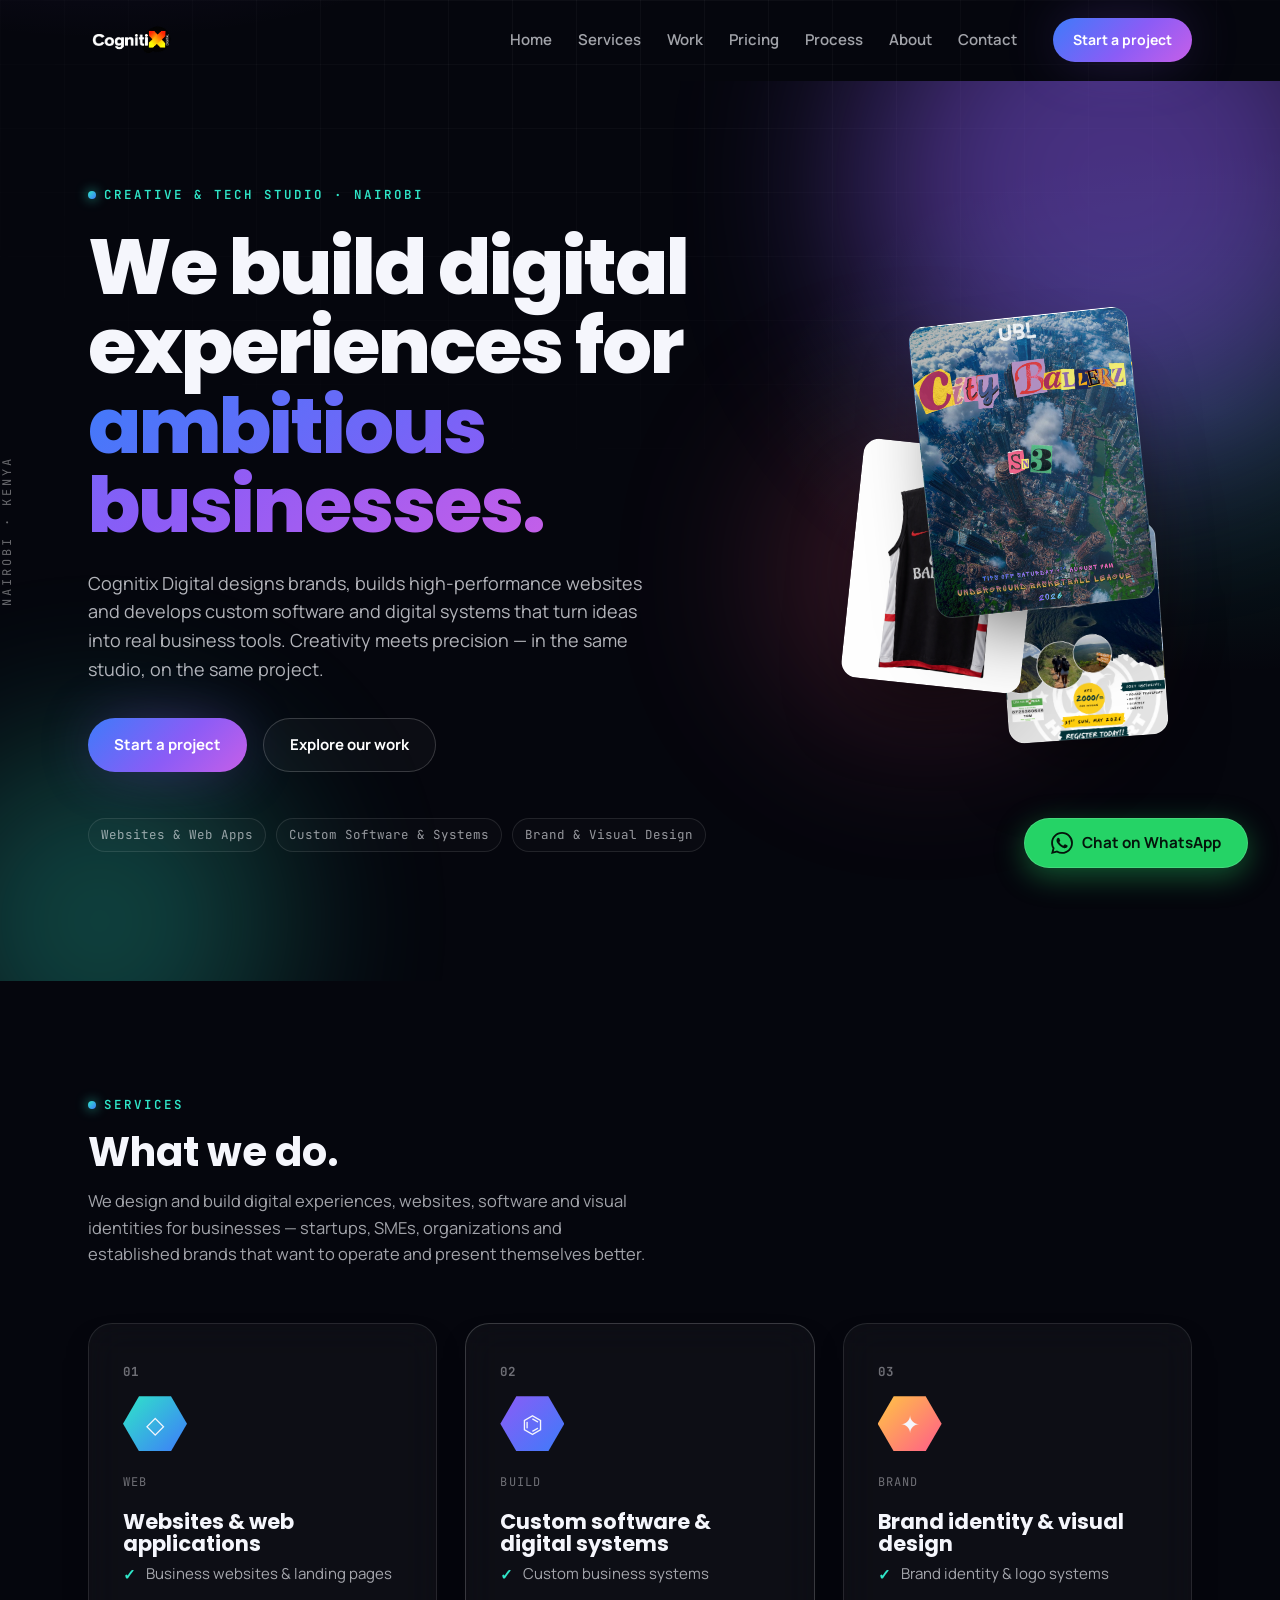
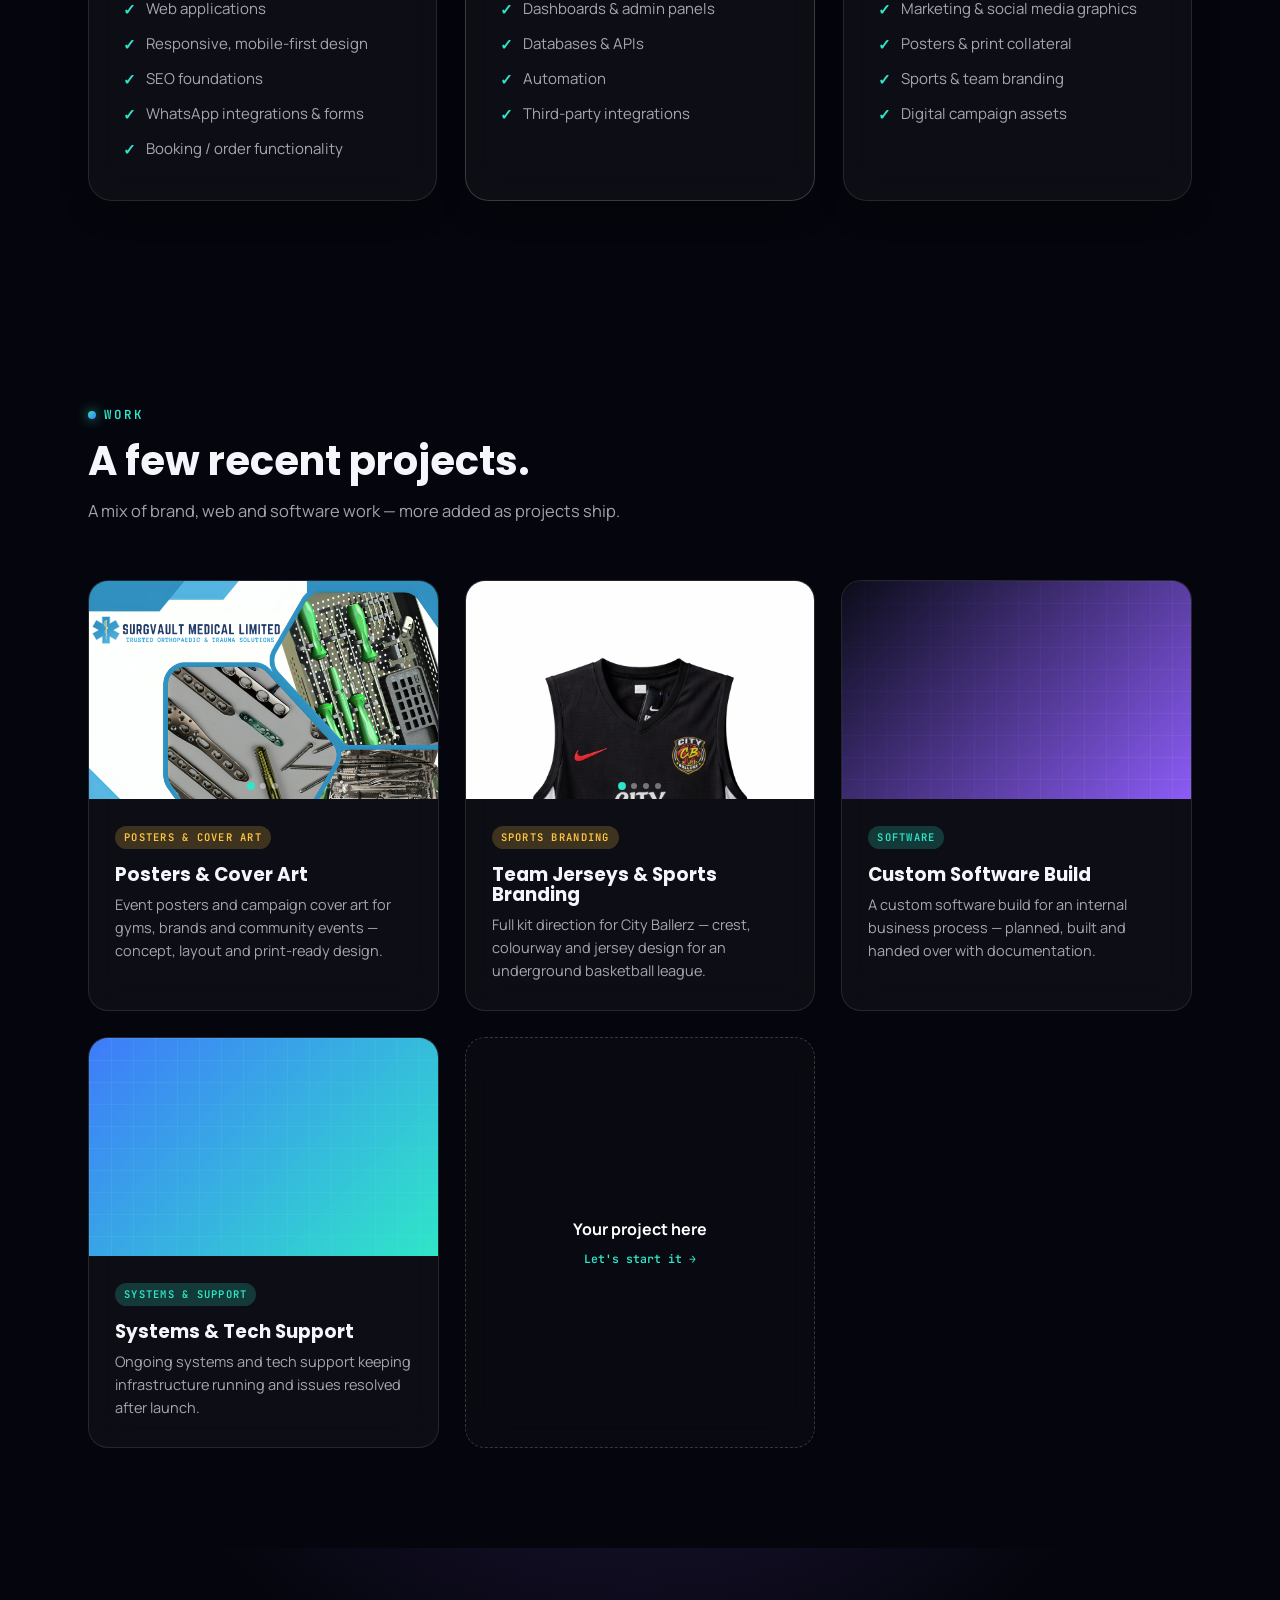
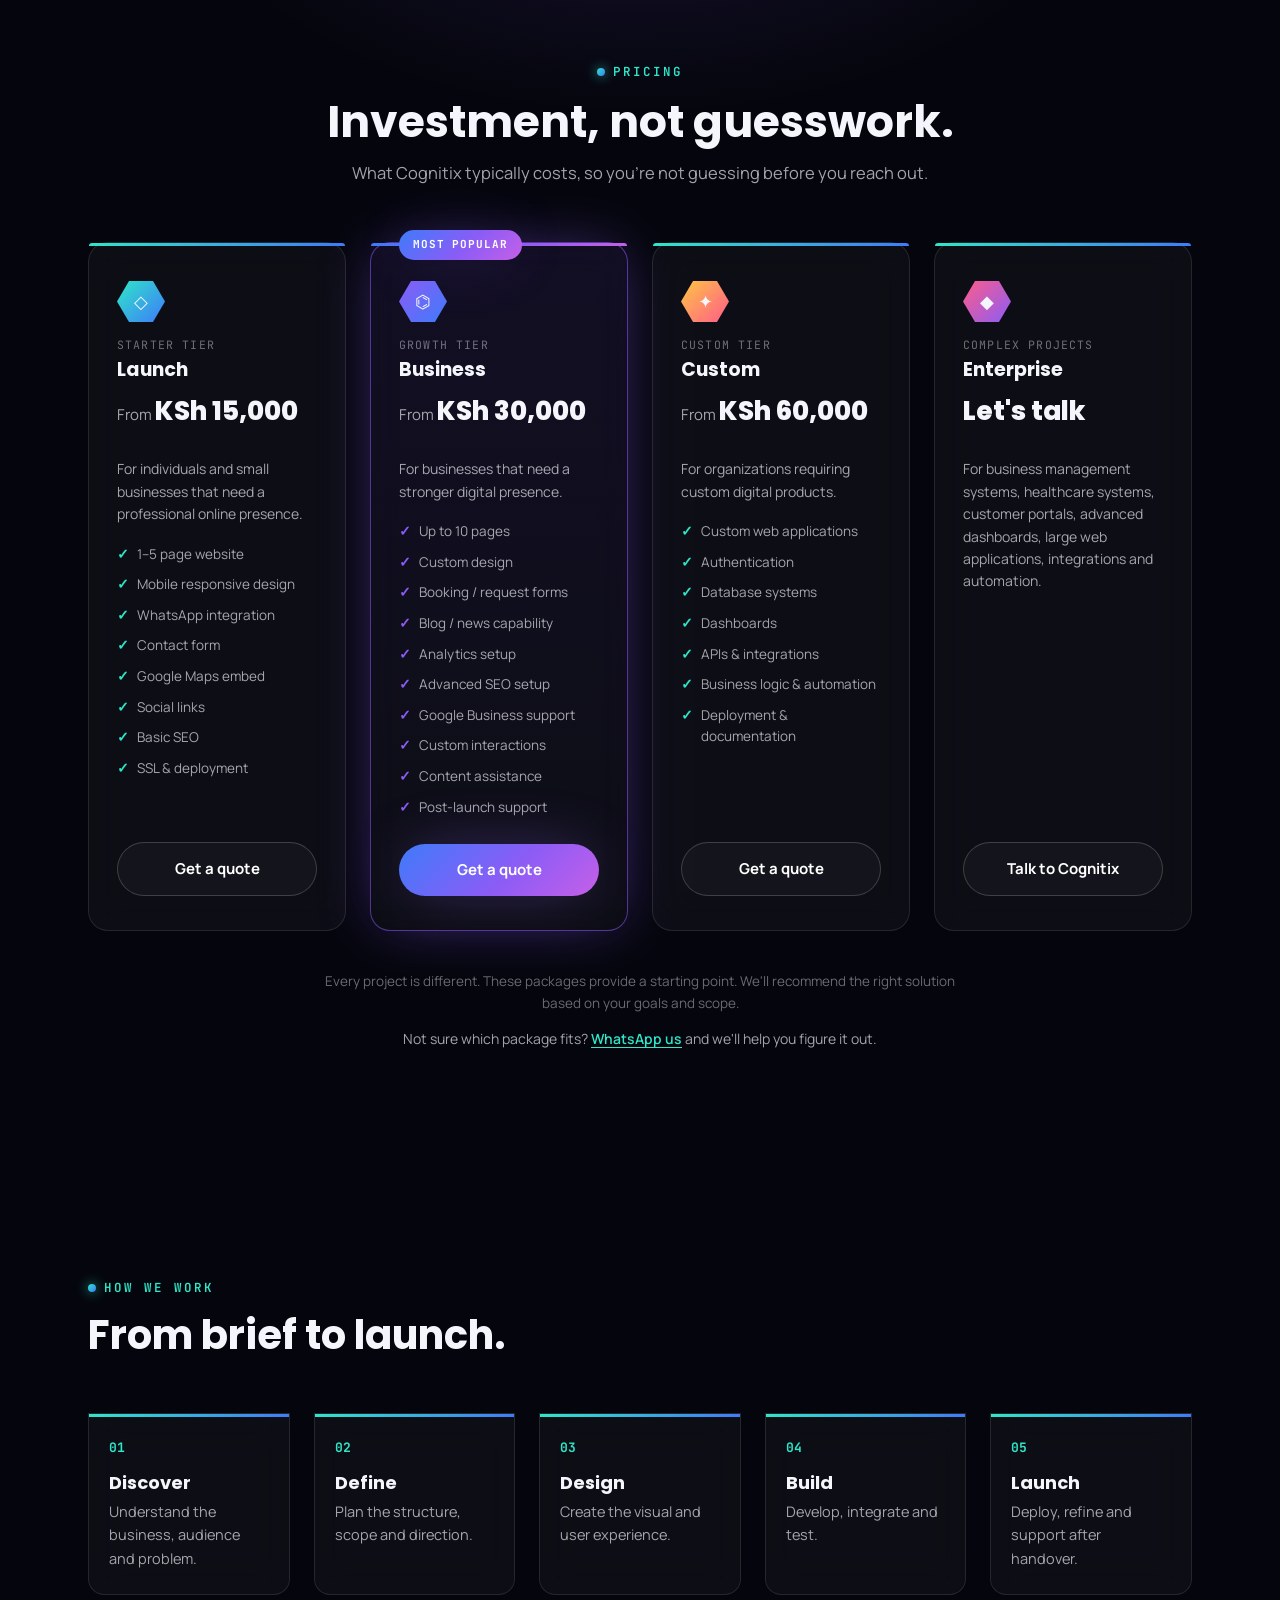
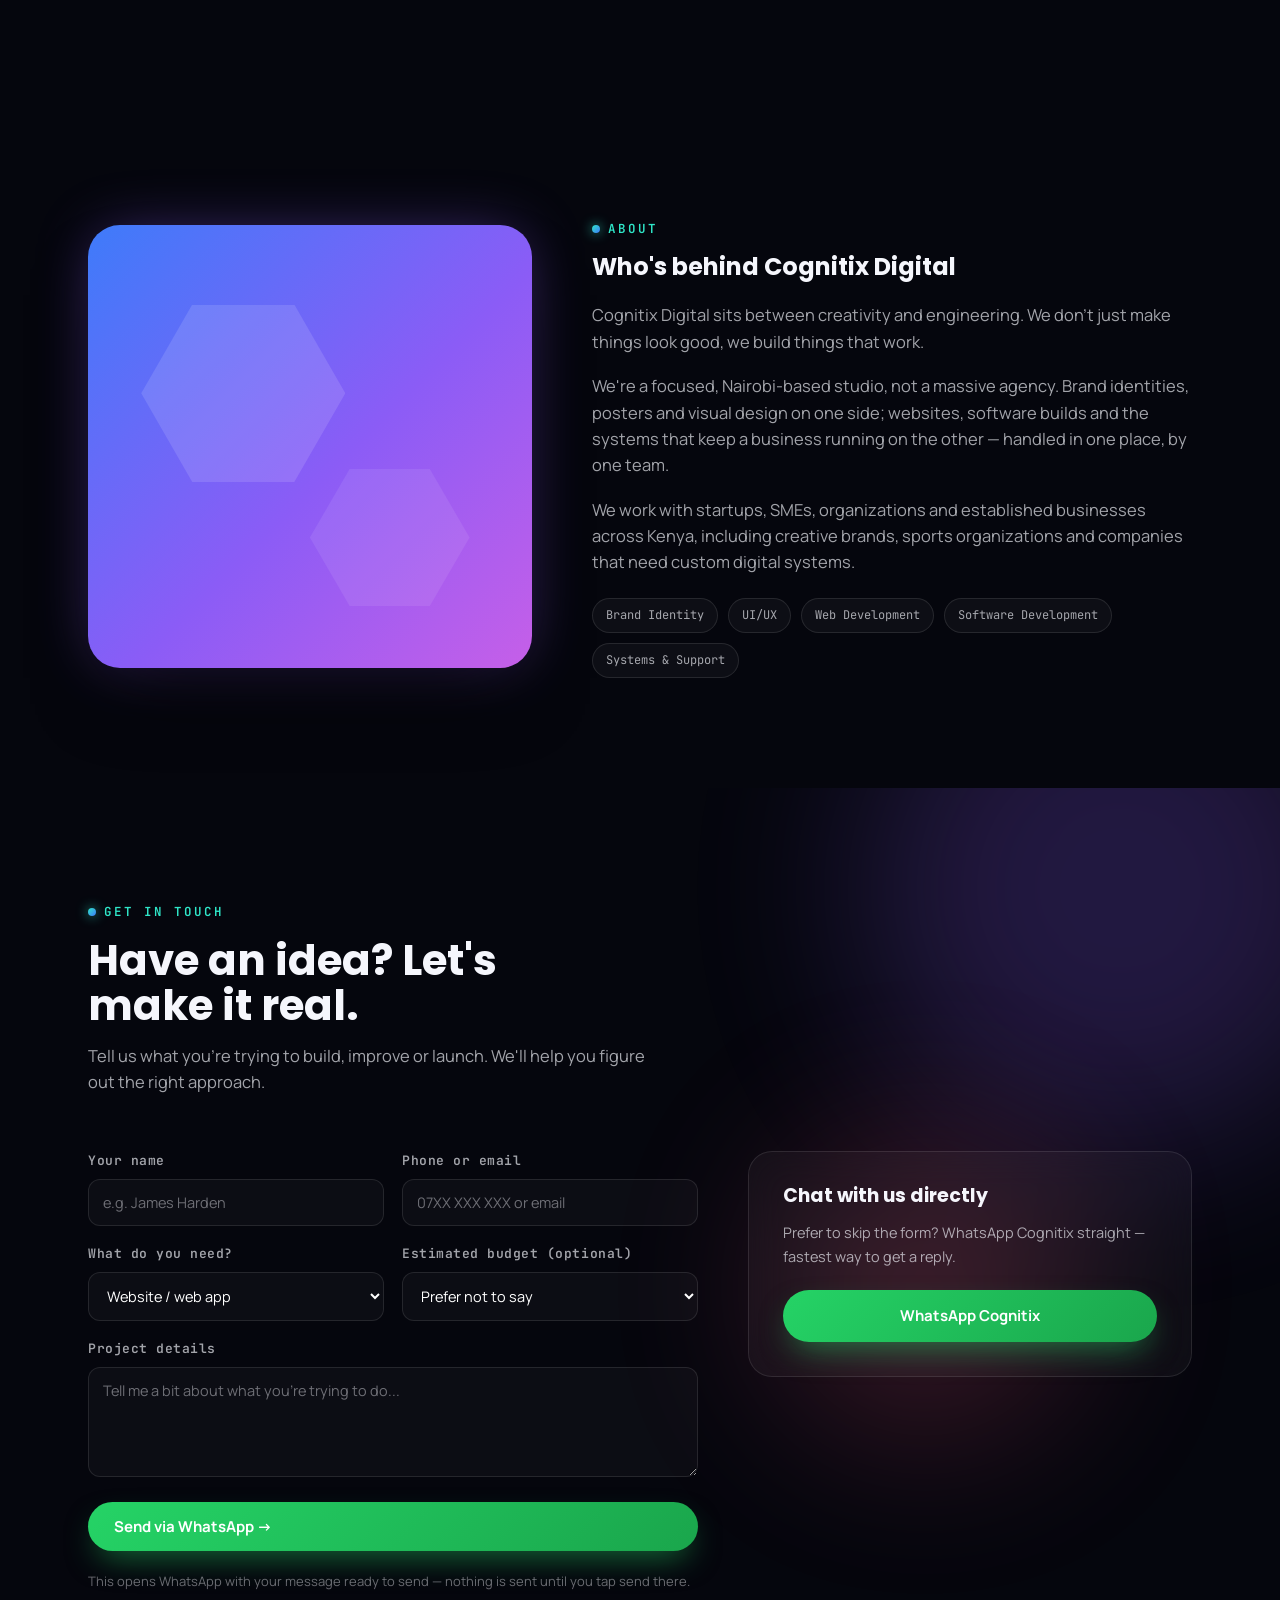
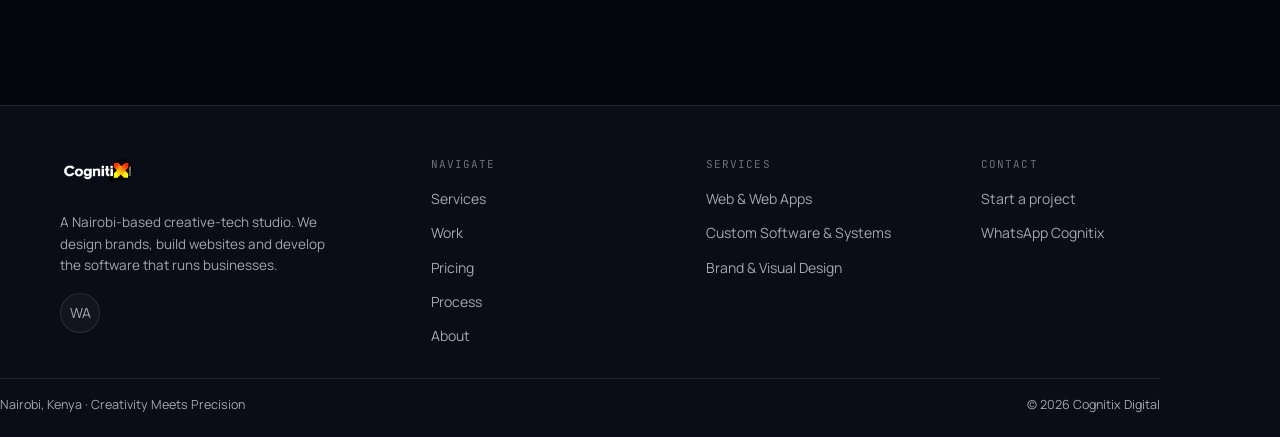
==== commit a44bac29: "Add real portfolio media, wordmark logo, hero visual, and CRO pass Wire in real posters/jersey photo" ====
--- a/index.html
+++ b/index.html
@@ -30,9 +30,7 @@
 <header id="siteHeader">
   <nav class="wrap">
     <a href="#top" class="logo" aria-label="Cognitix Digital home">
-      <span class="logo-text">Cogniti</span>
-      <span class="logo-badge"><span class="logo-x">X</span></span>
-      <span class="logo-digital">DIGITAL</span>
+      <img class="logo-img" src="assets/images/brand_logo_wordmark.png" alt="Cognitix Digital">
     </a>
     <div class="navlinks" id="navLinks">
       <a href="#top">Home</a>
@@ -74,6 +72,11 @@
           <span>Custom Software &amp; Systems</span>
           <span>Brand &amp; Visual Design</span>
         </div>
+      </div>
+      <div class="hero-visual" aria-hidden="true">
+        <div class="hero-visual-card hv-1" style="background-image:url('assets/images/work/posters/city-ballerz-poster.png')"></div>
+        <div class="hero-visual-card hv-2" style="background-image:url('assets/images/work/jerseys/city-ballerz-jersey-front.png')"></div>
+        <div class="hero-visual-card hv-3" style="background-image:url('assets/images/work/posters/hotsport-longonot-hike.png')"></div>
       </div>
     </div>
   </section>
@@ -140,28 +143,39 @@
         <p>A mix of brand, web and software work — more added as projects ship.</p>
       </div>
       <div class="case-grid">
-        <article class="case-card reveal">
-          <div class="case-media g1"></div>
+        <article class="case-card reveal" data-slider data-gallery="posters">
+          <div class="case-media-wrap">
+            <div class="case-slides">
+              <button type="button" class="case-slide-img active" data-full="assets/images/work/posters/surgvault-medical.png" style="background-image:url('assets/images/work/posters/surgvault-medical.png')" aria-label="Open Surgvault Medical poster, image 1 of 3"></button>
+              <button type="button" class="case-slide-img" data-full="assets/images/work/posters/hotsport-longonot-hike.png" style="background-image:url('assets/images/work/posters/hotsport-longonot-hike.png')" aria-label="Open Hotsport Gym event poster, image 2 of 3"></button>
+              <button type="button" class="case-slide-img" data-full="assets/images/work/posters/city-ballerz-poster.png" style="background-image:url('assets/images/work/posters/city-ballerz-poster.png')" aria-label="Open City Ballerz league poster, image 3 of 3"></button>
+            </div>
+            <button type="button" class="slide-nav slide-prev" aria-label="Previous image">‹</button>
+            <button type="button" class="slide-nav slide-next" aria-label="Next image">›</button>
+            <div class="slide-dots"></div>
+          </div>
           <div class="case-body">
-            <span class="hex-tag design">BRANDING</span>
-            <h3>Streetwear Cover Art</h3>
-            <p class="case-desc">Cover art and typography direction for a streetwear release — logo mark, type system and print-ready layouts.</p>
+            <span class="hex-tag design">POSTERS &amp; COVER ART</span>
+            <h3>Posters &amp; Cover Art</h3>
+            <p class="case-desc">Event posters and campaign cover art for gyms, brands and community events — concept, layout and print-ready design.</p>
           </div>
         </article>
-        <article class="case-card reveal">
-          <div class="case-media g2"></div>
-          <div class="case-body">
-            <span class="hex-tag design">BRANDING</span>
-            <h3>Apparel &amp; Mockup Design</h3>
-            <p class="case-desc">Product mockups and apparel design for a local clothing line, built for use across web and social.</p>
-          </div>
-        </article>
-        <article class="case-card reveal">
-          <div class="case-media g3"></div>
+        <article class="case-card reveal" data-slider data-gallery="jerseys">
+          <div class="case-media-wrap">
+            <div class="case-slides">
+              <button type="button" class="case-slide-img active" data-full="assets/images/work/jerseys/city-ballerz-jersey-front.png" style="background-image:url('assets/images/work/jerseys/city-ballerz-jersey-front.png')" aria-label="Open City Ballerz jersey front, image 1 of 4"></button>
+              <button type="button" class="case-slide-img" data-full="assets/images/work/jerseys/city-ballerz-jersey-back.png" style="background-image:url('assets/images/work/jerseys/city-ballerz-jersey-back.png')" aria-label="Open City Ballerz jersey back, image 2 of 4"></button>
+              <button type="button" class="case-slide-img" data-full="assets/images/work/jerseys/ballerz-jersey-gold-black.png" style="background-image:url('assets/images/work/jerseys/ballerz-jersey-gold-black.png')" aria-label="Open Ballerz jersey gold and black colourway, image 3 of 4"></button>
+              <button type="button" class="case-slide-img" data-full="assets/images/work/jerseys/city-ballerz-shorts.png" style="background-image:url('assets/images/work/jerseys/city-ballerz-shorts.png')" aria-label="Open City Ballerz shorts, image 4 of 4"></button>
+            </div>
+            <button type="button" class="slide-nav slide-prev" aria-label="Previous image">‹</button>
+            <button type="button" class="slide-nav slide-next" aria-label="Next image">›</button>
+            <div class="slide-dots"></div>
+          </div>
           <div class="case-body">
             <span class="hex-tag design">SPORTS BRANDING</span>
-            <h3>Team Jersey &amp; Sports Branding</h3>
-            <p class="case-desc">Full visual identity and jersey direction for a Nairobi basketball team — logo, colourway and kit design.</p>
+            <h3>Team Jerseys &amp; Sports Branding</h3>
+            <p class="case-desc">Full kit direction for City Ballerz — crest, colourway and jersey design for an underground basketball league.</p>
           </div>
         </article>
         <article class="case-card reveal">
@@ -177,7 +191,7 @@
           <div class="case-body">
             <span class="hex-tag dev">SYSTEMS &amp; SUPPORT</span>
             <h3>Systems &amp; Tech Support</h3>
-            <p class="case-desc">Ongoing systems and tech support — keeping infrastructure running and issues resolved after launch.</p>
+            <p class="case-desc">Ongoing systems and tech support keeping infrastructure running and issues resolved after launch.</p>
           </div>
         </article>
         <article class="case-card case-cta reveal">
@@ -196,12 +210,14 @@
       <div class="section-head reveal">
         <span class="eyebrow">PRICING</span>
         <h2>Investment, not guesswork.</h2>
-        <p>Starting prices for the kind of work we do most. Every project is different — these packages are a starting point, and we'll recommend the right solution for your goals and scope.</p>
+        <p>What Cognitix typically costs, so you're not guessing before you reach out.</p>
       </div>
       <div class="price-grid">
         <div class="price-card reveal">
           <div class="price-head">
-            <span class="price-name">Launch</span>
+            <div class="hex-icon dev price-hex">◇</div>
+            <span class="svc-sub">Starter tier</span>
+            <h3 class="price-name">Launch</h3>
             <span class="price-tag">From <strong>KSh 15,000</strong></span>
           </div>
           <p class="price-desc">For individuals and small businesses that need a professional online presence.</p>
@@ -221,7 +237,9 @@
         <div class="price-card price-featured reveal">
           <span class="price-badge">Most Popular</span>
           <div class="price-head">
-            <span class="price-name">Business</span>
+            <div class="hex-icon build price-hex">⌬</div>
+            <span class="svc-sub">Growth tier</span>
+            <h3 class="price-name">Business</h3>
             <span class="price-tag">From <strong>KSh 30,000</strong></span>
           </div>
           <p class="price-desc">For businesses that need a stronger digital presence.</p>
@@ -242,7 +260,9 @@
 
         <div class="price-card reveal">
           <div class="price-head">
-            <span class="price-name">Custom</span>
+            <div class="hex-icon design price-hex">✦</div>
+            <span class="svc-sub">Custom tier</span>
+            <h3 class="price-name">Custom</h3>
             <span class="price-tag">From <strong>KSh 60,000</strong></span>
           </div>
           <p class="price-desc">For organizations requiring custom digital products.</p>
@@ -260,7 +280,9 @@
 
         <div class="price-card price-enterprise reveal">
           <div class="price-head">
-            <span class="price-name">Enterprise / Complex Projects</span>
+            <div class="hex-icon enterprise price-hex">◆</div>
+            <span class="svc-sub">Complex projects</span>
+            <h3 class="price-name">Enterprise</h3>
             <span class="price-tag"><strong>Let's talk</strong></span>
           </div>
           <p class="price-desc">For business management systems, healthcare systems, customer portals, advanced dashboards, large web applications, integrations and automation.</p>
@@ -268,6 +290,7 @@
         </div>
       </div>
       <p class="price-note">Every project is different. These packages provide a starting point. We'll recommend the right solution based on your goals and scope.</p>
+      <p class="price-help">Not sure which package fits? <a class="js-wa-link" href="#" target="_blank" rel="noopener">WhatsApp us</a> and we'll help you figure it out.</p>
     </div>
   </section>
 
@@ -315,7 +338,7 @@
       <div class="about-copy reveal">
         <span class="eyebrow">ABOUT</span>
         <h2>Who's behind Cognitix Digital</h2>
-        <p>Cognitix Digital sits between creativity and engineering. We don't just make things look good — we build things that work.</p>
+        <p>Cognitix Digital sits between creativity and engineering. We don't just make things look good, we build things that work.</p>
         <p>We're a focused, Nairobi-based studio, not a massive agency. Brand identities, posters and visual design on one side; websites, software builds and the systems that keep a business running on the other — handled in one place, by one team.</p>
         <p>We work with startups, SMEs, organizations and established businesses across Kenya, including creative brands, sports organizations and companies that need custom digital systems.</p>
         <div class="stack-row">
@@ -344,7 +367,7 @@
           <div class="form-row">
             <div>
               <label for="name">Your name</label>
-              <input type="text" id="name" placeholder="e.g. Wanjiru Kamau" required>
+              <input type="text" id="name" placeholder="e.g. James Harden" required>
             </div>
             <div>
               <label for="phone">Phone or email</label>
@@ -384,14 +407,21 @@
         <div class="contact-card reveal">
           <h3>Chat with us directly</h3>
           <p>Prefer to skip the form? WhatsApp Cognitix straight — fastest way to get a reply.</p>
-          <button type="button" class="whatsapp-number" id="waNumber" aria-label="Click to reveal WhatsApp number">+254 7•• ••• •••</button>
-          <a class="btn btn-whatsapp js-wa-link" href="#" target="_blank" rel="noopener">WhatsApp Cognitix</a>
+          <a class="btn btn-whatsapp js-wa-link contact-card-btn" href="#" target="_blank" rel="noopener">WhatsApp Cognitix</a>
         </div>
       </div>
     </div>
   </section>
 
 </main>
+
+<!-- Image lightbox -->
+<div class="lightbox" id="lightbox" role="dialog" aria-modal="true" aria-label="Project image viewer" hidden>
+  <button type="button" class="lightbox-close" id="lightboxClose" aria-label="Close image viewer">✕</button>
+  <button type="button" class="lightbox-nav lightbox-prev" id="lightboxPrev" aria-label="Previous image">‹</button>
+  <img class="lightbox-img" id="lightboxImg" src="" alt="">
+  <button type="button" class="lightbox-nav lightbox-next" id="lightboxNext" aria-label="Next image">›</button>
+</div>
 
 <!-- Floating WhatsApp button -->
 <a class="whatsapp-float js-wa-link" href="#" target="_blank" rel="noopener">
@@ -405,9 +435,7 @@
   <div class="wrap footer-grid">
     <div class="footer-col footer-brand-col">
       <div class="footer-brand logo">
-        <span class="logo-text">Cogniti</span>
-        <span class="logo-badge"><span class="logo-x">X</span></span>
-        <span class="logo-digital">DIGITAL</span>
+        <img class="logo-img" src="assets/images/brand_logo_wordmark.png" alt="Cognitix Digital">
       </div>
       <p class="footer-tagline">A Nairobi-based creative-tech studio. We design brands, build websites and develop the software that runs businesses.</p>
       <div class="footer-social">
--- a/css/style.css
+++ b/css/style.css
@@ -182,42 +182,15 @@
   border-bottom-color:var(--line);
 }
 nav.wrap{display:flex; align-items:center; justify-content:space-between;}
-.logo{display:flex; align-items:center; gap:10px; user-select:none;}
-
-.logo-text{
-  font-family:'Poppins',sans-serif;
-  font-weight:800;
-  font-size:24px;
-  color:var(--ink);
-  letter-spacing:-0.5px;
-}
-.logo-badge{
-  width:42px;height:42px;
-  background:var(--bg-soft);
-  border:1px solid var(--line-strong);
-  border-radius:50%;
-  display:flex; align-items:center; justify-content:center;
-  box-shadow:0 0 24px rgba(139,92,246,0.35);
-  flex-shrink:0;
-}
-.logo-x{
-  font-family:'Poppins',sans-serif;
-  font-weight:800;
-  font-size:20px;
-  font-style:italic;
-  background:linear-gradient(160deg,#8FD9FF, var(--blue) 55%, var(--violet));
-  -webkit-background-clip:text;
-  background-clip:text;
-  color:transparent;
-}
-.logo-digital{
-  font-family:'JetBrains Mono',monospace;
-  font-size:11px;
-  letter-spacing:2px;
-  font-weight:600;
-  color:var(--ink-soft);
-}
-@media (max-width:480px){ .logo-digital{display:none;} }
+.logo{display:flex; align-items:center; user-select:none;}
+
+.logo-img{
+  height:34px;
+  width:auto;
+  display:block;
+  filter:invert(1) brightness(1.15);
+}
+@media (max-width:480px){ .logo-img{height:28px;} }
 
 .navlinks{display:flex; align-items:center; gap:26px; margin-left:auto; flex-wrap:nowrap;}
 .navlinks a{
@@ -232,7 +205,7 @@
   box-shadow:0 0 10px rgba(47,230,200,0.7);
 }
 .navlinks a:hover::after{width:100%;}
-.nav-cta{display:flex; align-items:center; gap:16px;}
+.nav-cta{display:flex; align-items:center; gap:16px; margin-left:36px;}
 .nav-cta .btn{padding:11px 20px; font-size:14px;}
 .burger{display:none; background:none; border:none; cursor:pointer; padding:6px;}
 .burger span{display:block; width:24px; height:2.5px; background:var(--ink); margin:5px 0; border-radius:2px; transition:.25s;}
@@ -246,7 +219,10 @@
   display:flex;
   align-items:center;
 }
-.hero .wrap{position:relative; z-index:2; width:100%;}
+.hero .wrap{
+  position:relative; z-index:2; width:100%;
+  display:flex; align-items:center; justify-content:space-between; gap:40px; flex-wrap:wrap;
+}
 .blob{
   position:absolute;
   filter:blur(90px);
@@ -271,13 +247,14 @@
   color:rgba(255,255,255,0.4);
   display:none;
 }
-.hero-inner{max-width:700px;}
+.hero-inner{max-width:640px;}
 .hero .eyebrow{color:var(--mint);}
 .hero h1{
-  font-size:clamp(38px, 5.8vw, 68px);
+  font-size:clamp(40px, 6.2vw, 78px);
   font-weight:800;
-  margin:18px 0 22px;
-  letter-spacing:-1.5px;
+  line-height:1.02;
+  margin:20px 0 24px;
+  letter-spacing:-2px;
 }
 .hero h1 .accent{
   background:var(--brand-gradient);
@@ -304,6 +281,29 @@
   padding:6px 12px;
   border-radius:999px;
 }
+
+.hero-visual{
+  position:relative;
+  width:340px; height:400px;
+  flex-shrink:0;
+  display:none;
+}
+.hero-visual-card{
+  position:absolute;
+  width:220px;
+  aspect-ratio:3/4;
+  background-size:cover;
+  background-position:top center;
+  border-radius:16px;
+  border:1px solid var(--line-strong);
+  box-shadow:var(--shadow-lg);
+  transition:transform .3s ease, box-shadow .3s ease;
+}
+.hero-visual-card:hover{transform:translateY(-6px) scale(1.02); box-shadow:var(--shadow-lg), var(--glow-violet); z-index:5 !important;}
+.hv-1{top:0; left:70px; transform:rotate(-6deg); z-index:3;}
+.hv-2{top:130px; left:0; width:180px; transform:rotate(6deg); z-index:2;}
+.hv-3{top:210px; left:150px; width:160px; transform:rotate(-4deg); z-index:1;}
+@media (min-width:1080px){ .hero-visual{display:block;} }
 
 /* ---------- SERVICES ---------- */
 .services{padding:110px 0 90px;}
@@ -518,34 +518,12 @@
 }
 .contact-card h3{font-size:19px; margin-bottom:10px;}
 .contact-card p{color:var(--ink-soft); font-size:14.5px; margin-bottom:22px;}
-.whatsapp-number{
-  font-family:'JetBrains Mono',monospace;
-  font-size:19px;
-  font-weight:600;
-  color:var(--mint);
-  margin-bottom:20px;
-  display:block;
-  background:none;
-  border:none;
-  padding:0;
-  cursor:pointer;
-  text-align:left;
-  transition:color .2s ease, letter-spacing .2s ease;
-}
-.whatsapp-number:hover{color:#fff;}
-.whatsapp-number::after{
-  content:" (tap to reveal)";
-  font-family:'Manrope',sans-serif;
-  font-size:11px;
-  font-weight:500;
-  color:var(--ink-faint);
-}
-.whatsapp-number.revealed::after{content:"";}
+.contact-card-btn{width:100%; justify-content:center;}
 
 /* ---------- FOOTER ---------- */
 footer.footer{background:var(--bg-soft); color:var(--ink-soft); padding:22px 0 18px; border-top:1px solid var(--line); position:relative; z-index:1;}
 .footer-inner{display:flex; justify-content:space-between; align-items:center; gap:18px; flex-wrap:wrap;}
-.footer-brand .logo-text{color:#fff;}
+.footer-brand .logo-img{height:30px;}
 
 .footer-social{display:flex; gap:10px; align-items:center;}
 .social-link{
@@ -613,9 +591,7 @@
   .hero{padding:70px 0 90px;}
   .services, .work, .process, .about, .contact{padding:80px 0;}
   .steps{grid-template-columns:1fr;}
-  .logo-text{font-size:20px;}
-  .logo-badge{width:38px; height:38px;}
-  .logo-x{font-size:18px;}
+  .logo-img{height:26px;}
   .whatsapp-float{padding:0.6rem 1rem; font-size:0.85rem; bottom:1.2rem; right:1.2rem;}
   .whatsapp-float span{display:none;}
 
@@ -710,8 +686,108 @@
   font-size:11.5px; color:var(--mint); margin-top:8px; font-weight:600;
 }
 
+/* ---------- WORK: image slider ---------- */
+.case-media-wrap{
+  position:relative;
+  aspect-ratio:16/10;
+  overflow:hidden;
+  background:var(--bg-soft);
+}
+.case-slides{
+  display:flex;
+  height:100%;
+  transition:transform .45s ease;
+}
+.case-slide-img{
+  flex:0 0 100%;
+  height:100%;
+  background-size:cover;
+  background-position:top center;
+  border:none;
+  padding:0;
+  margin:0;
+  cursor:zoom-in;
+  display:block;
+}
+.case-slide-img:focus-visible{outline:3px solid var(--mint); outline-offset:-3px;}
+.slide-nav{
+  position:absolute; top:50%; transform:translateY(-50%);
+  width:34px; height:34px;
+  border-radius:50%;
+  border:1px solid var(--line-strong);
+  background:rgba(5,6,13,0.55);
+  backdrop-filter:blur(6px);
+  color:#fff;
+  font-size:18px;
+  line-height:1;
+  cursor:pointer;
+  display:flex; align-items:center; justify-content:center;
+  opacity:0; transition:opacity .2s ease, background .2s ease;
+  z-index:3;
+}
+.case-media-wrap:hover .slide-nav, .slide-nav:focus-visible{opacity:1;}
+.slide-nav:hover{background:rgba(0,0,0,0.75);}
+.slide-prev{left:10px;}
+.slide-next{right:10px;}
+.slide-dots{
+  position:absolute; bottom:10px; left:0; right:0;
+  display:flex; justify-content:center; gap:6px;
+  z-index:3;
+}
+.slide-dots button{
+  width:6px; height:6px; border-radius:50%;
+  border:none; padding:0; cursor:pointer;
+  background:rgba(255,255,255,0.4);
+  transition:background .2s ease, transform .2s ease;
+}
+.slide-dots button.active{background:var(--mint); transform:scale(1.3);}
+
+/* ---------- LIGHTBOX ---------- */
+.lightbox{
+  position:fixed; inset:0; z-index:300;
+  background:rgba(2,2,8,0.92);
+  display:flex; align-items:center; justify-content:center;
+  padding:60px 70px;
+}
+.lightbox[hidden]{display:none;}
+.lightbox-img{
+  max-width:100%; max-height:100%;
+  border-radius:12px;
+  box-shadow:var(--shadow-lg);
+}
+.lightbox-close{
+  position:absolute; top:20px; right:24px;
+  width:42px; height:42px; border-radius:50%;
+  border:1px solid var(--line-strong);
+  background:rgba(255,255,255,0.06);
+  color:#fff; font-size:18px; cursor:pointer;
+}
+.lightbox-nav{
+  position:absolute; top:50%; transform:translateY(-50%);
+  width:48px; height:48px; border-radius:50%;
+  border:1px solid var(--line-strong);
+  background:rgba(255,255,255,0.06);
+  color:#fff; font-size:26px; line-height:1;
+  cursor:pointer;
+}
+.lightbox-prev{left:16px;}
+.lightbox-next{right:16px;}
+@media (max-width:640px){
+  .lightbox{padding:70px 16px;}
+  .lightbox-nav{width:40px; height:40px; font-size:20px;}
+}
+
 /* ---------- PRICING ---------- */
-.pricing{padding:110px 0 100px;}
+.pricing{padding:110px 0 100px; position:relative; overflow:hidden;}
+.pricing::before{
+  content:"";
+  position:absolute; inset:-10% -5% auto -5%; height:65%;
+  background:radial-gradient(700px 420px at 50% 0%, rgba(139,92,246,0.16), transparent 70%);
+  pointer-events:none; z-index:0;
+}
+.pricing .wrap{position:relative; z-index:1;}
+.pricing .section-head{max-width:640px; margin-left:auto; margin-right:auto; text-align:center;}
+.pricing .section-head h2{font-size:clamp(30px,4.2vw,44px);}
 .price-grid{
   display:grid;
   grid-template-columns:repeat(4,1fr);
@@ -722,7 +798,7 @@
 .price-card{
   position:relative;
   border-radius:var(--radius);
-  padding:34px 28px;
+  padding:38px 28px 34px;
   border:1px solid var(--line);
   background:var(--surface);
   backdrop-filter:blur(18px);
@@ -730,11 +806,24 @@
   display:flex; flex-direction:column;
   transition:transform .3s ease, box-shadow .3s ease, border-color .3s ease;
 }
+.price-card::before{
+  content:"";
+  position:absolute; top:0; left:0; right:0; height:3px;
+  border-radius:var(--radius) var(--radius) 0 0;
+  background:var(--brand-gradient-soft);
+}
 .price-card:hover{transform:translateY(-5px); border-color:var(--line-strong);}
 .price-featured{
   background:linear-gradient(180deg, rgba(139,92,246,0.10), rgba(255,255,255,0.035));
   border-color:rgba(139,92,246,0.55);
   box-shadow:var(--glow-violet);
+}
+.price-featured::before{background:var(--brand-gradient);}
+.price-hex{width:48px; height:41px; margin-bottom:14px; font-size:18px;}
+.hex-icon.enterprise{background:linear-gradient(135deg,var(--pink),var(--violet));}
+.price-head .svc-sub{
+  font-family:'JetBrains Mono',monospace; font-size:11.5px; letter-spacing:.1em;
+  color:var(--ink-faint); text-transform:uppercase; display:block; margin-bottom:6px;
 }
 .price-badge{
   position:absolute; top:-13px; left:28px;
@@ -770,6 +859,12 @@
   font-size:13.5px; color:var(--ink-faint);
   max-width:640px; margin-left:auto; margin-right:auto;
 }
+.price-help{
+  margin-top:12px; text-align:center;
+  font-size:14px; color:var(--ink-soft);
+}
+.price-help a{color:var(--mint); font-weight:600; text-decoration:underline; text-underline-offset:3px;}
+.price-help a:hover{color:#fff;}
 
 /* ---------- PROCESS: 5-step ---------- */
 .steps-5{grid-template-columns:repeat(5,1fr);}
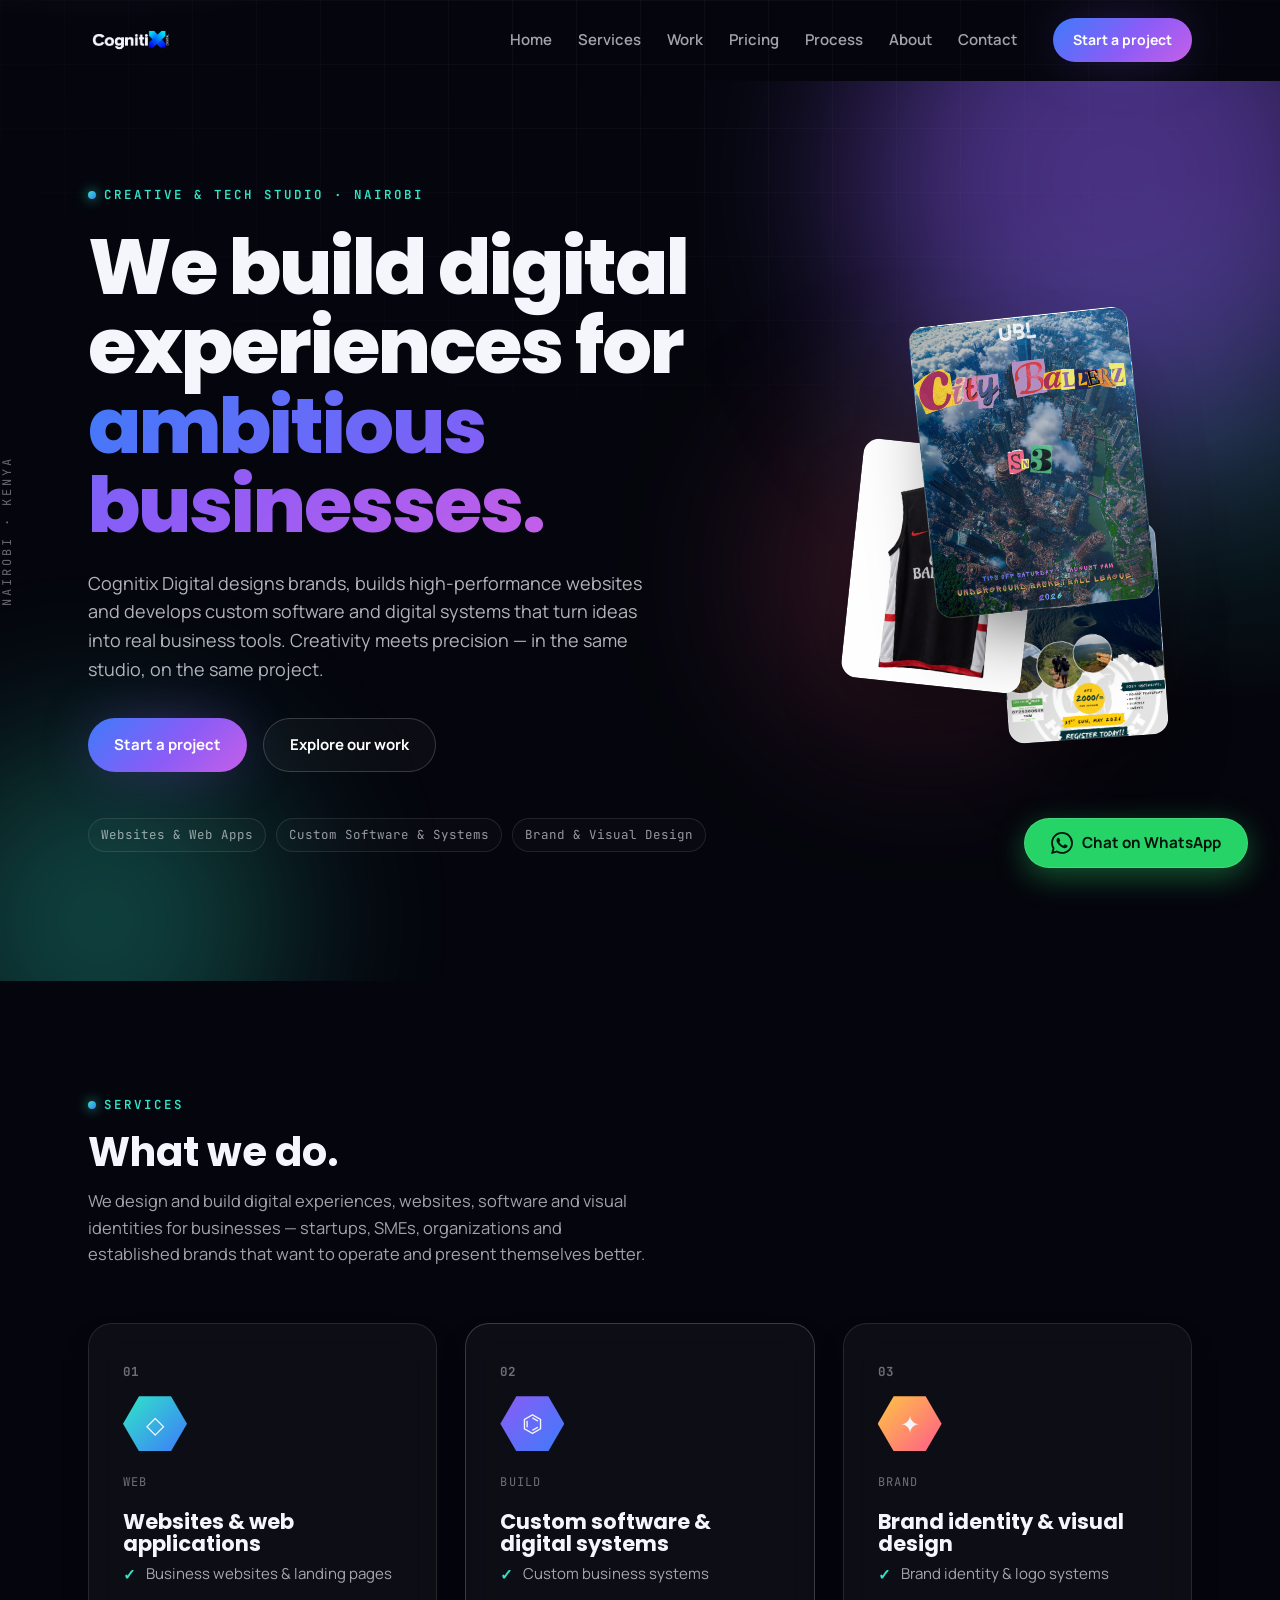
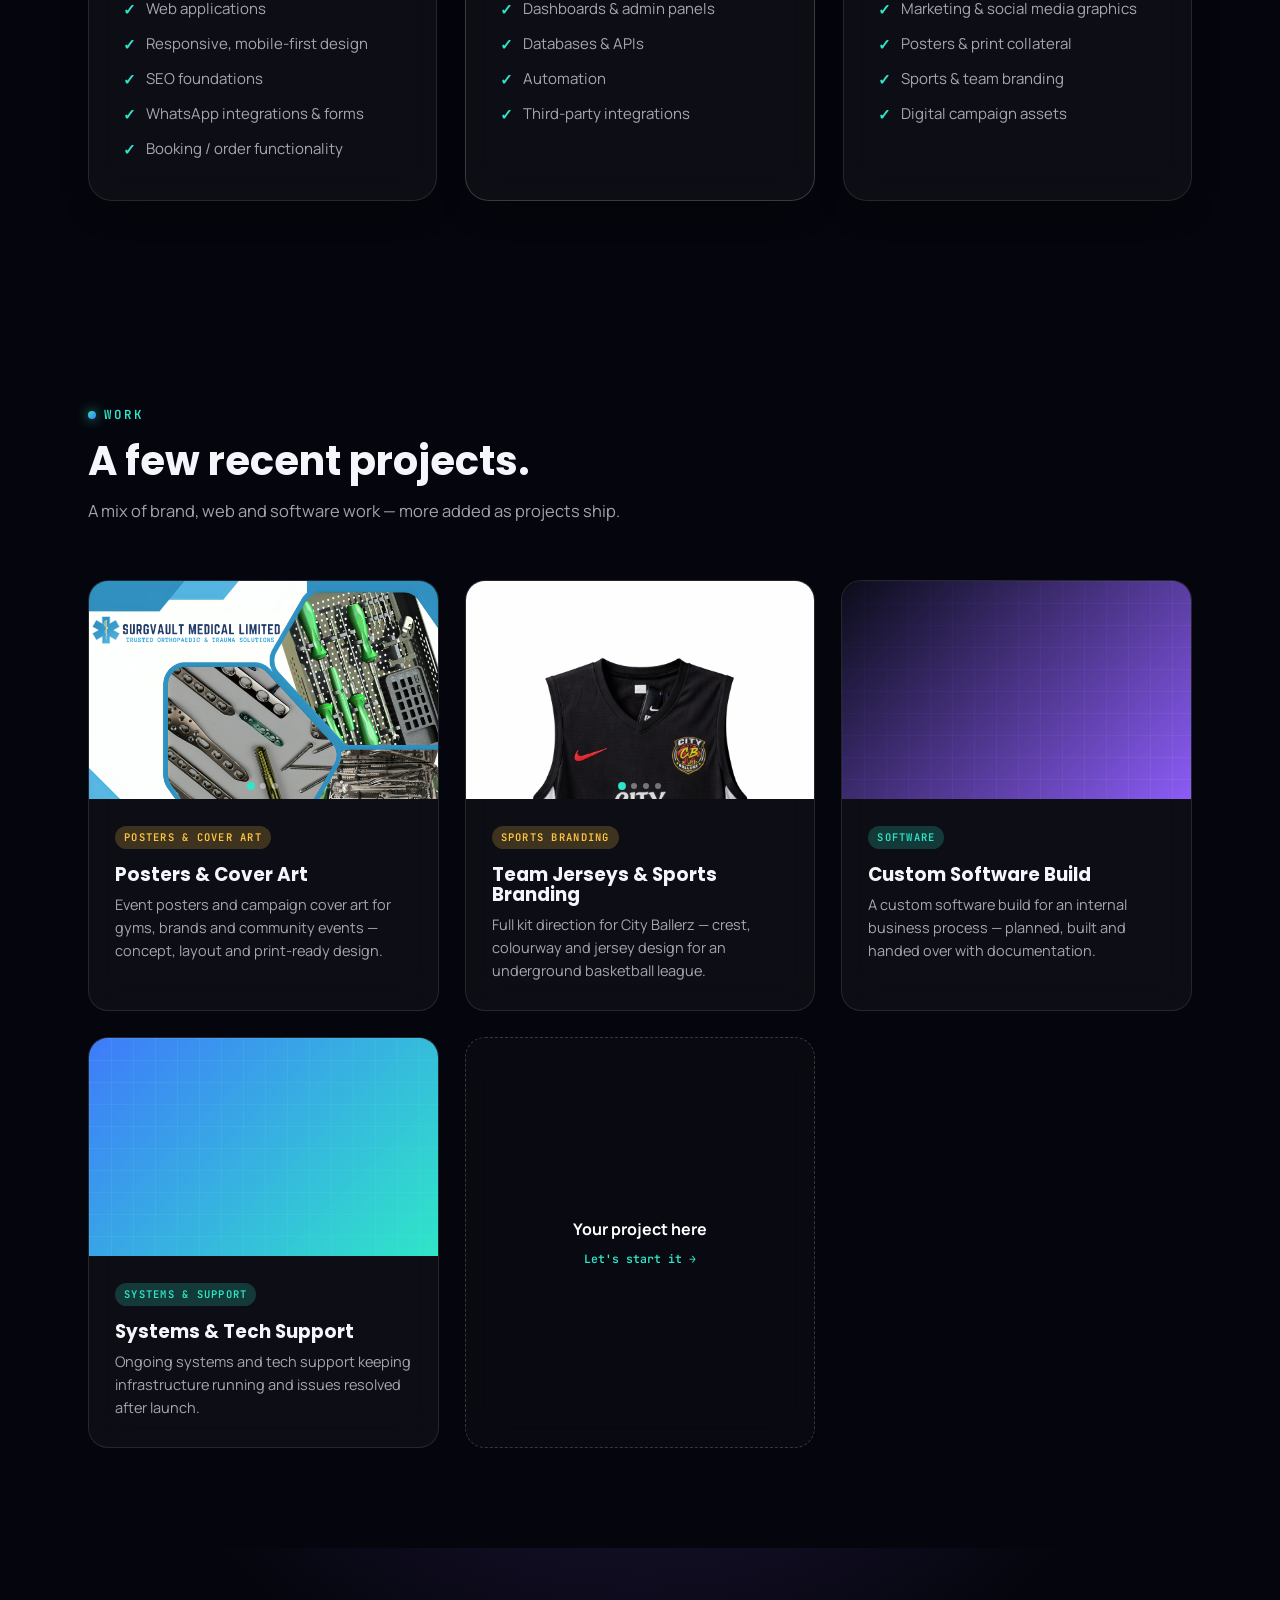
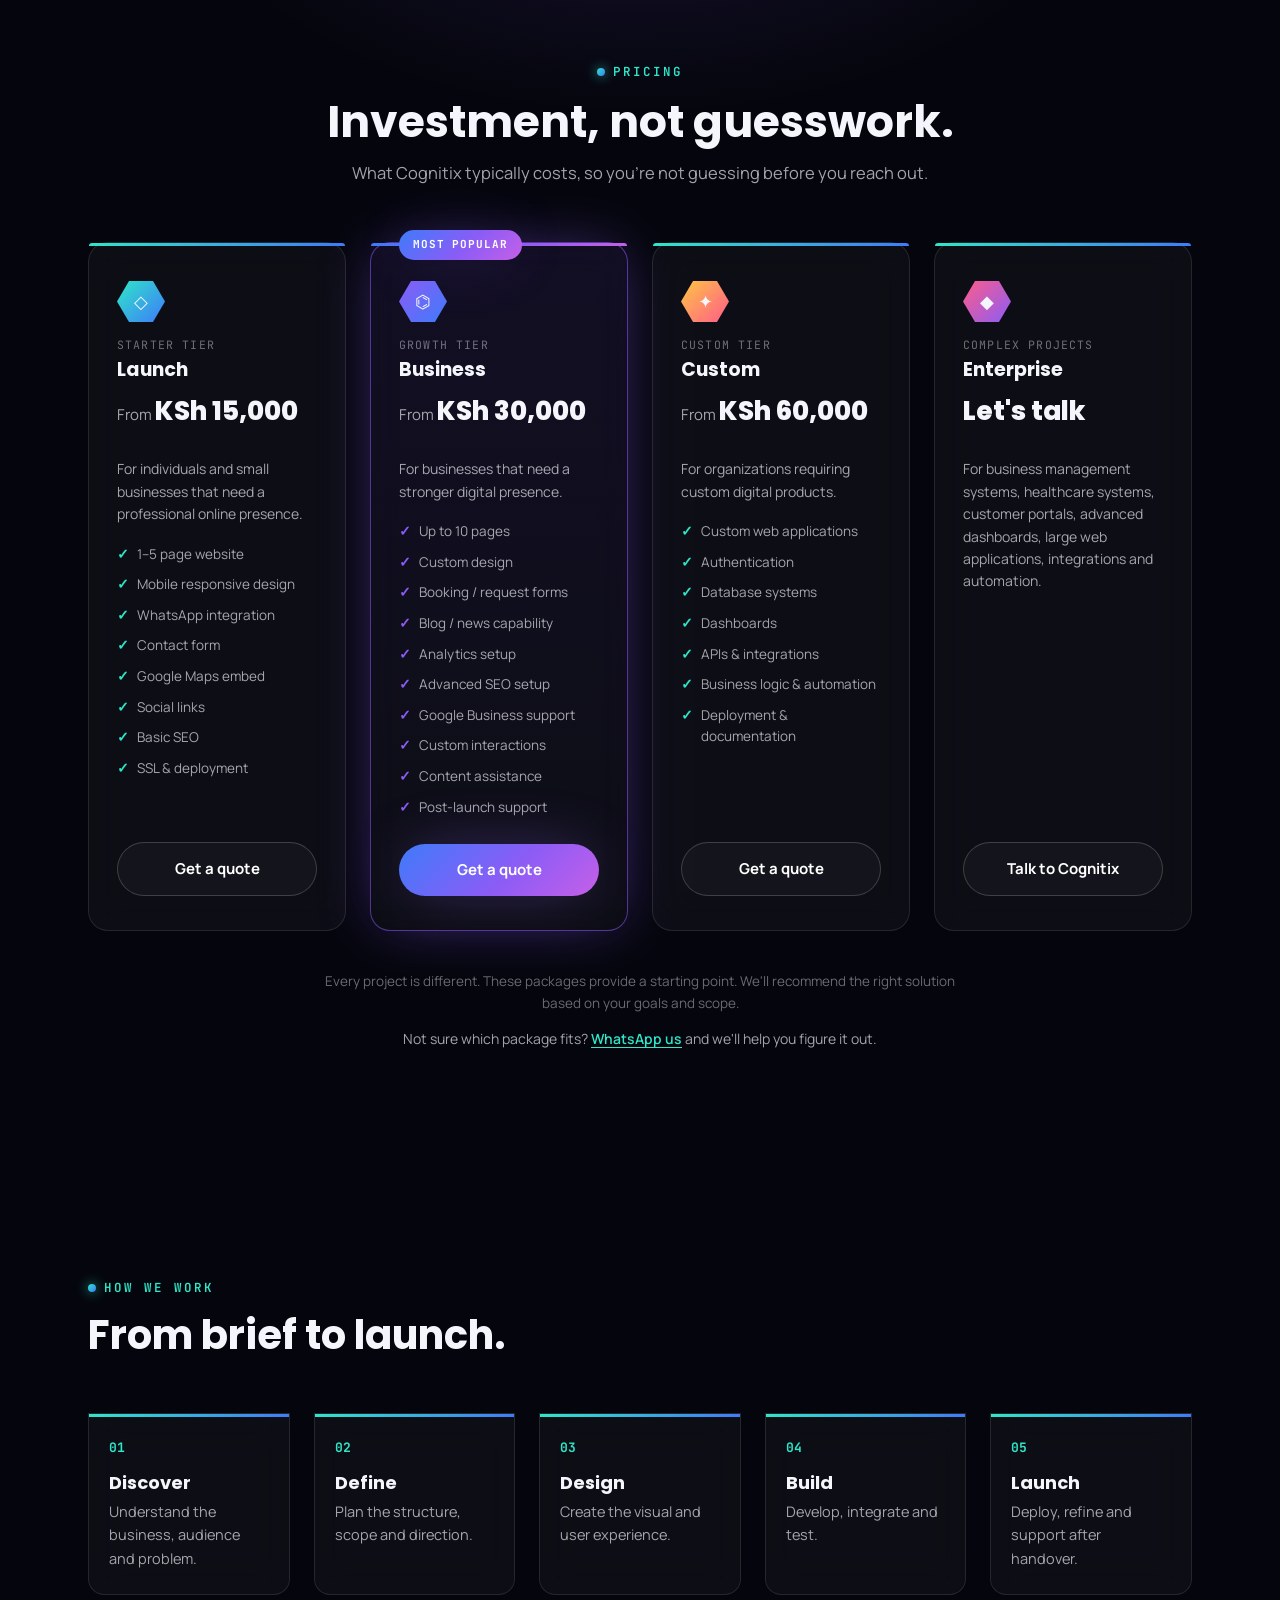
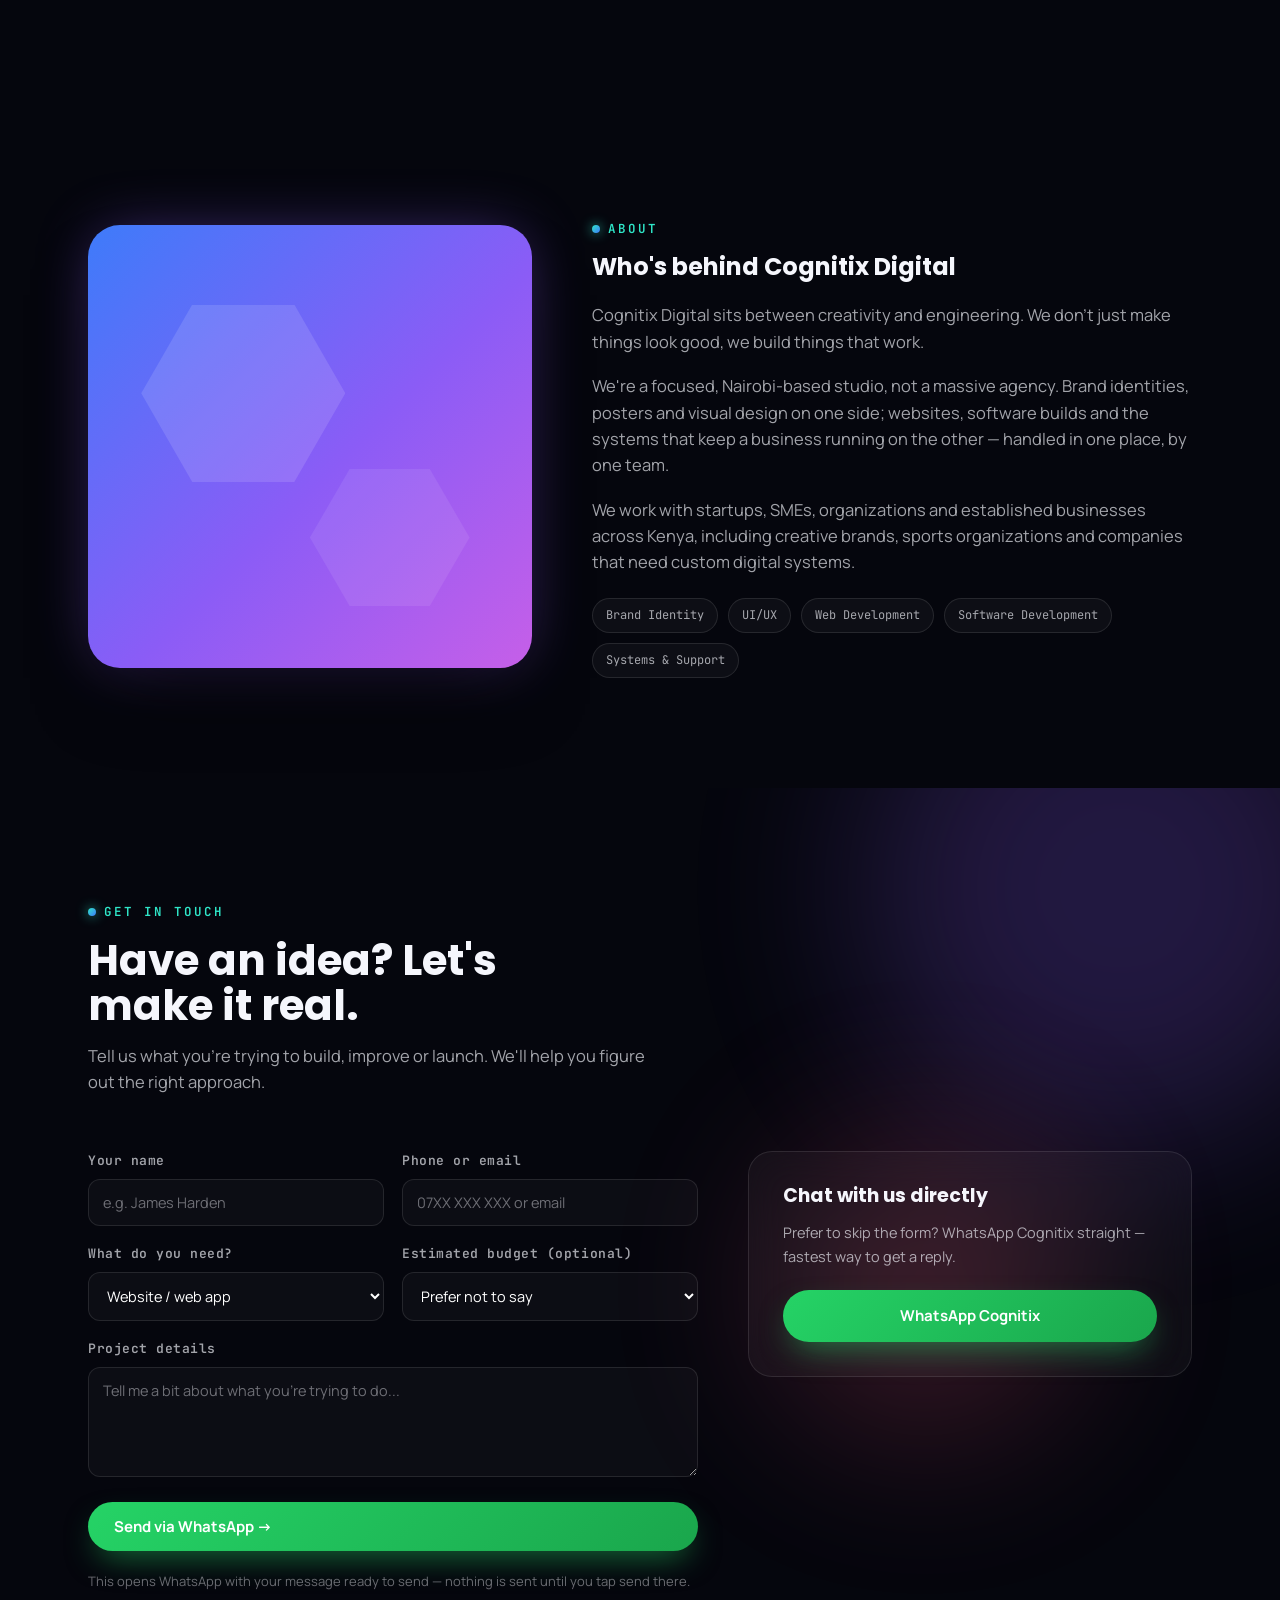
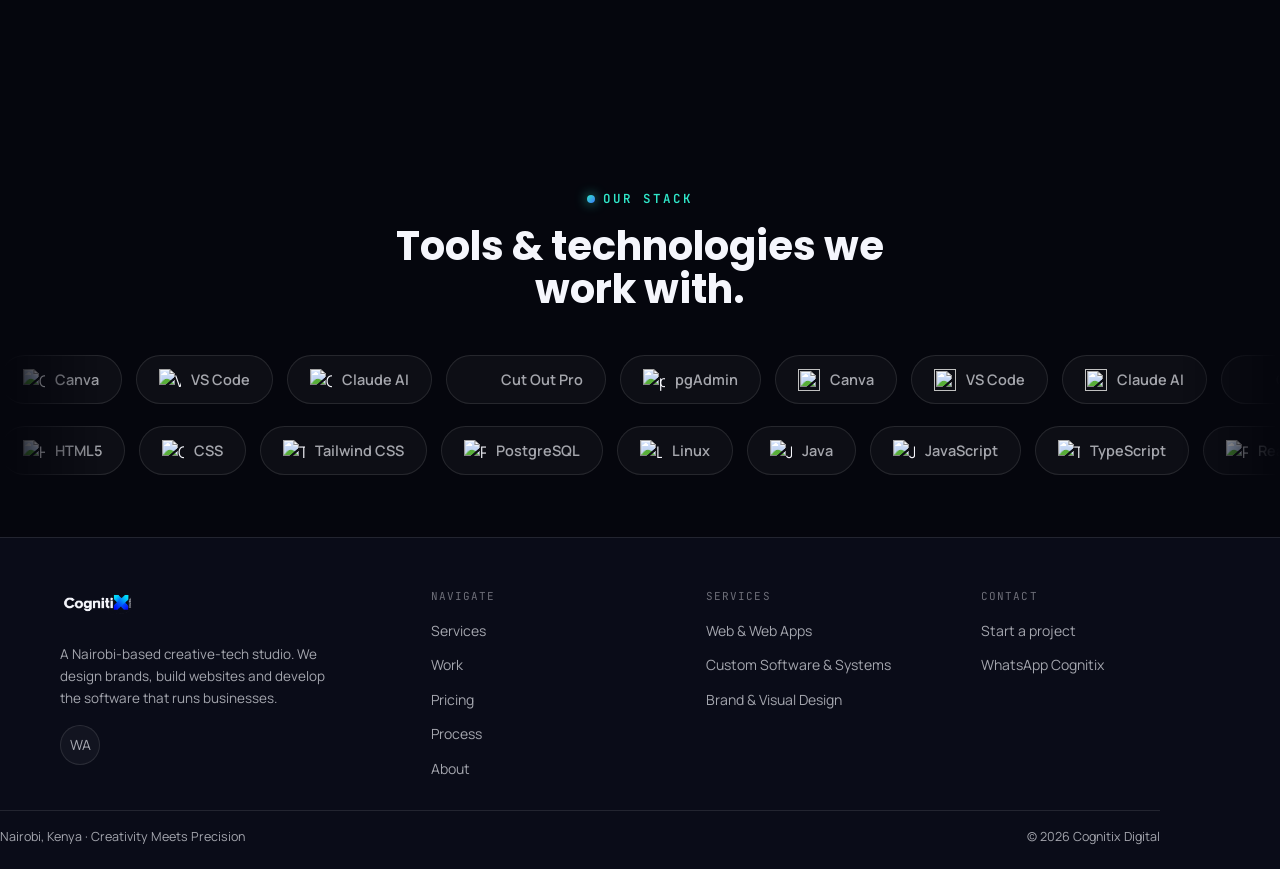
==== commit 964efc0e: "Add stack/tools marquee section and light wordmark logo Co-Authored-By: Claude Sonnet 5 <noreply@ant" ====
--- a/index.html
+++ b/index.html
@@ -30,7 +30,7 @@
 <header id="siteHeader">
   <nav class="wrap">
     <a href="#top" class="logo" aria-label="Cognitix Digital home">
-      <img class="logo-img" src="assets/images/brand_logo_wordmark.png" alt="Cognitix Digital">
+      <img class="logo-img" src="assets/images/brand_logo_wordmark_light.png" alt="Cognitix Digital">
     </a>
     <div class="navlinks" id="navLinks">
       <a href="#top">Home</a>
@@ -431,11 +431,59 @@
   <span>Chat on WhatsApp</span>
 </a>
 
+<!-- STACK / TOOLS -->
+<section class="stack-marquee" id="stack">
+  <div class="wrap">
+    <div class="section-head reveal">
+      <span class="eyebrow">OUR STACK</span>
+      <h2>Tools &amp; technologies we work with.</h2>
+    </div>
+  </div>
+  <div class="marquee-row reveal">
+    <div class="marquee-track">
+      <span class="marquee-item"><img src="https://cdn.simpleicons.org/canva" alt="Canva" loading="lazy"><em>Canva</em></span>
+      <span class="marquee-item"><img src="https://cdn.simpleicons.org/visualstudiocode" alt="VS Code" loading="lazy"><em>VS Code</em></span>
+      <span class="marquee-item"><img src="https://cdn.simpleicons.org/anthropic/F5F6FC" alt="Claude AI" loading="lazy"><em>Claude AI</em></span>
+      <span class="marquee-item"><img src="assets/images/tools/cutout-pro.png" alt="Cut Out Pro" loading="lazy" onerror="this.src='https://cdn.simpleicons.org/scissors/F5F6FC'"><em>Cut Out Pro</em></span>
+      <span class="marquee-item"><img src="https://cdn.simpleicons.org/pgadmin" alt="pgAdmin" loading="lazy"><em>pgAdmin</em></span>
+      <!-- duplicate for seamless loop -->
+      <span class="marquee-item" aria-hidden="true"><img src="https://cdn.simpleicons.org/canva" alt="" loading="lazy"><em>Canva</em></span>
+      <span class="marquee-item" aria-hidden="true"><img src="https://cdn.simpleicons.org/visualstudiocode" alt="" loading="lazy"><em>VS Code</em></span>
+      <span class="marquee-item" aria-hidden="true"><img src="https://cdn.simpleicons.org/anthropic/F5F6FC" alt="" loading="lazy"><em>Claude AI</em></span>
+      <span class="marquee-item" aria-hidden="true"><img src="assets/images/tools/cutout-pro.png" alt="" loading="lazy" onerror="this.src='https://cdn.simpleicons.org/scissors/F5F6FC'"><em>Cut Out Pro</em></span>
+      <span class="marquee-item" aria-hidden="true"><img src="https://cdn.simpleicons.org/pgadmin" alt="" loading="lazy"><em>pgAdmin</em></span>
+    </div>
+  </div>
+  <div class="marquee-row marquee-row-alt reveal">
+    <div class="marquee-track marquee-track-reverse">
+      <span class="marquee-item"><img src="https://cdn.simpleicons.org/html5" alt="HTML5" loading="lazy"><em>HTML5</em></span>
+      <span class="marquee-item"><img src="https://cdn.simpleicons.org/css3" alt="CSS3" loading="lazy"><em>CSS</em></span>
+      <span class="marquee-item"><img src="https://cdn.simpleicons.org/tailwindcss" alt="Tailwind CSS" loading="lazy"><em>Tailwind CSS</em></span>
+      <span class="marquee-item"><img src="https://cdn.simpleicons.org/postgresql" alt="PostgreSQL" loading="lazy"><em>PostgreSQL</em></span>
+      <span class="marquee-item"><img src="https://cdn.simpleicons.org/linux/F5F6FC" alt="Linux" loading="lazy"><em>Linux</em></span>
+      <span class="marquee-item"><img src="https://cdn.simpleicons.org/openjdk/F5F6FC" alt="Java" loading="lazy"><em>Java</em></span>
+      <span class="marquee-item"><img src="https://cdn.simpleicons.org/javascript" alt="JavaScript" loading="lazy"><em>JavaScript</em></span>
+      <span class="marquee-item"><img src="https://cdn.simpleicons.org/typescript" alt="TypeScript" loading="lazy"><em>TypeScript</em></span>
+      <span class="marquee-item"><img src="https://cdn.simpleicons.org/react" alt="React" loading="lazy"><em>React</em></span>
+      <!-- duplicate for seamless loop -->
+      <span class="marquee-item" aria-hidden="true"><img src="https://cdn.simpleicons.org/html5" alt="" loading="lazy"><em>HTML5</em></span>
+      <span class="marquee-item" aria-hidden="true"><img src="https://cdn.simpleicons.org/css3" alt="" loading="lazy"><em>CSS</em></span>
+      <span class="marquee-item" aria-hidden="true"><img src="https://cdn.simpleicons.org/tailwindcss" alt="" loading="lazy"><em>Tailwind CSS</em></span>
+      <span class="marquee-item" aria-hidden="true"><img src="https://cdn.simpleicons.org/postgresql" alt="" loading="lazy"><em>PostgreSQL</em></span>
+      <span class="marquee-item" aria-hidden="true"><img src="https://cdn.simpleicons.org/linux/F5F6FC" alt="" loading="lazy"><em>Linux</em></span>
+      <span class="marquee-item" aria-hidden="true"><img src="https://cdn.simpleicons.org/openjdk/F5F6FC" alt="" loading="lazy"><em>Java</em></span>
+      <span class="marquee-item" aria-hidden="true"><img src="https://cdn.simpleicons.org/javascript" alt="" loading="lazy"><em>JavaScript</em></span>
+      <span class="marquee-item" aria-hidden="true"><img src="https://cdn.simpleicons.org/typescript" alt="" loading="lazy"><em>TypeScript</em></span>
+      <span class="marquee-item" aria-hidden="true"><img src="https://cdn.simpleicons.org/react" alt="" loading="lazy"><em>React</em></span>
+    </div>
+  </div>
+</section>
+
 <footer class="footer">
   <div class="wrap footer-grid">
     <div class="footer-col footer-brand-col">
       <div class="footer-brand logo">
-        <img class="logo-img" src="assets/images/brand_logo_wordmark.png" alt="Cognitix Digital">
+        <img class="logo-img" src="assets/images/brand_logo_wordmark_light.png" alt="Cognitix Digital">
       </div>
       <p class="footer-tagline">A Nairobi-based creative-tech studio. We design brands, build websites and develop the software that runs businesses.</p>
       <div class="footer-social">
--- a/css/style.css
+++ b/css/style.css
@@ -188,7 +188,6 @@
   height:34px;
   width:auto;
   display:block;
-  filter:invert(1) brightness(1.15);
 }
 @media (max-width:480px){ .logo-img{height:28px;} }
 
@@ -519,6 +518,53 @@
 .contact-card h3{font-size:19px; margin-bottom:10px;}
 .contact-card p{color:var(--ink-soft); font-size:14.5px; margin-bottom:22px;}
 .contact-card-btn{width:100%; justify-content:center;}
+
+/* ---------- STACK MARQUEE ---------- */
+.stack-marquee{padding:80px 0 40px; position:relative; z-index:1; overflow:hidden;}
+.stack-marquee .section-head{max-width:560px; margin-left:auto; margin-right:auto; text-align:center; margin-bottom:44px;}
+.marquee-row{
+  width:100%;
+  overflow:hidden;
+  -webkit-mask-image:linear-gradient(90deg, transparent 0, #000 8%, #000 92%, transparent 100%);
+  mask-image:linear-gradient(90deg, transparent 0, #000 8%, #000 92%, transparent 100%);
+  margin-bottom:22px;
+}
+.marquee-track{
+  display:flex;
+  align-items:center;
+  gap:14px;
+  width:max-content;
+  animation:marqueeScroll 32s linear infinite;
+}
+.marquee-track-reverse{animation-name:marqueeScrollReverse; animation-duration:36s;}
+.marquee-row:hover .marquee-track{animation-play-state:paused;}
+
+.marquee-item{
+  display:inline-flex;
+  align-items:center;
+  gap:10px;
+  padding:12px 22px;
+  border-radius:999px;
+  background:var(--surface);
+  border:1px solid var(--line);
+  white-space:nowrap;
+  flex:0 0 auto;
+}
+.marquee-item img{width:22px; height:22px; object-fit:contain; flex:0 0 auto;}
+.marquee-item em{font-style:normal; font-size:14.5px; color:var(--ink-soft); font-weight:600;}
+
+@keyframes marqueeScroll{
+  from{transform:translateX(0);}
+  to{transform:translateX(-50%);}
+}
+@keyframes marqueeScrollReverse{
+  from{transform:translateX(-50%);}
+  to{transform:translateX(0);}
+}
+
+@media (prefers-reduced-motion: reduce){
+  .marquee-track{animation:none;}
+}
 
 /* ---------- FOOTER ---------- */
 footer.footer{background:var(--bg-soft); color:var(--ink-soft); padding:22px 0 18px; border-top:1px solid var(--line); position:relative; z-index:1;}
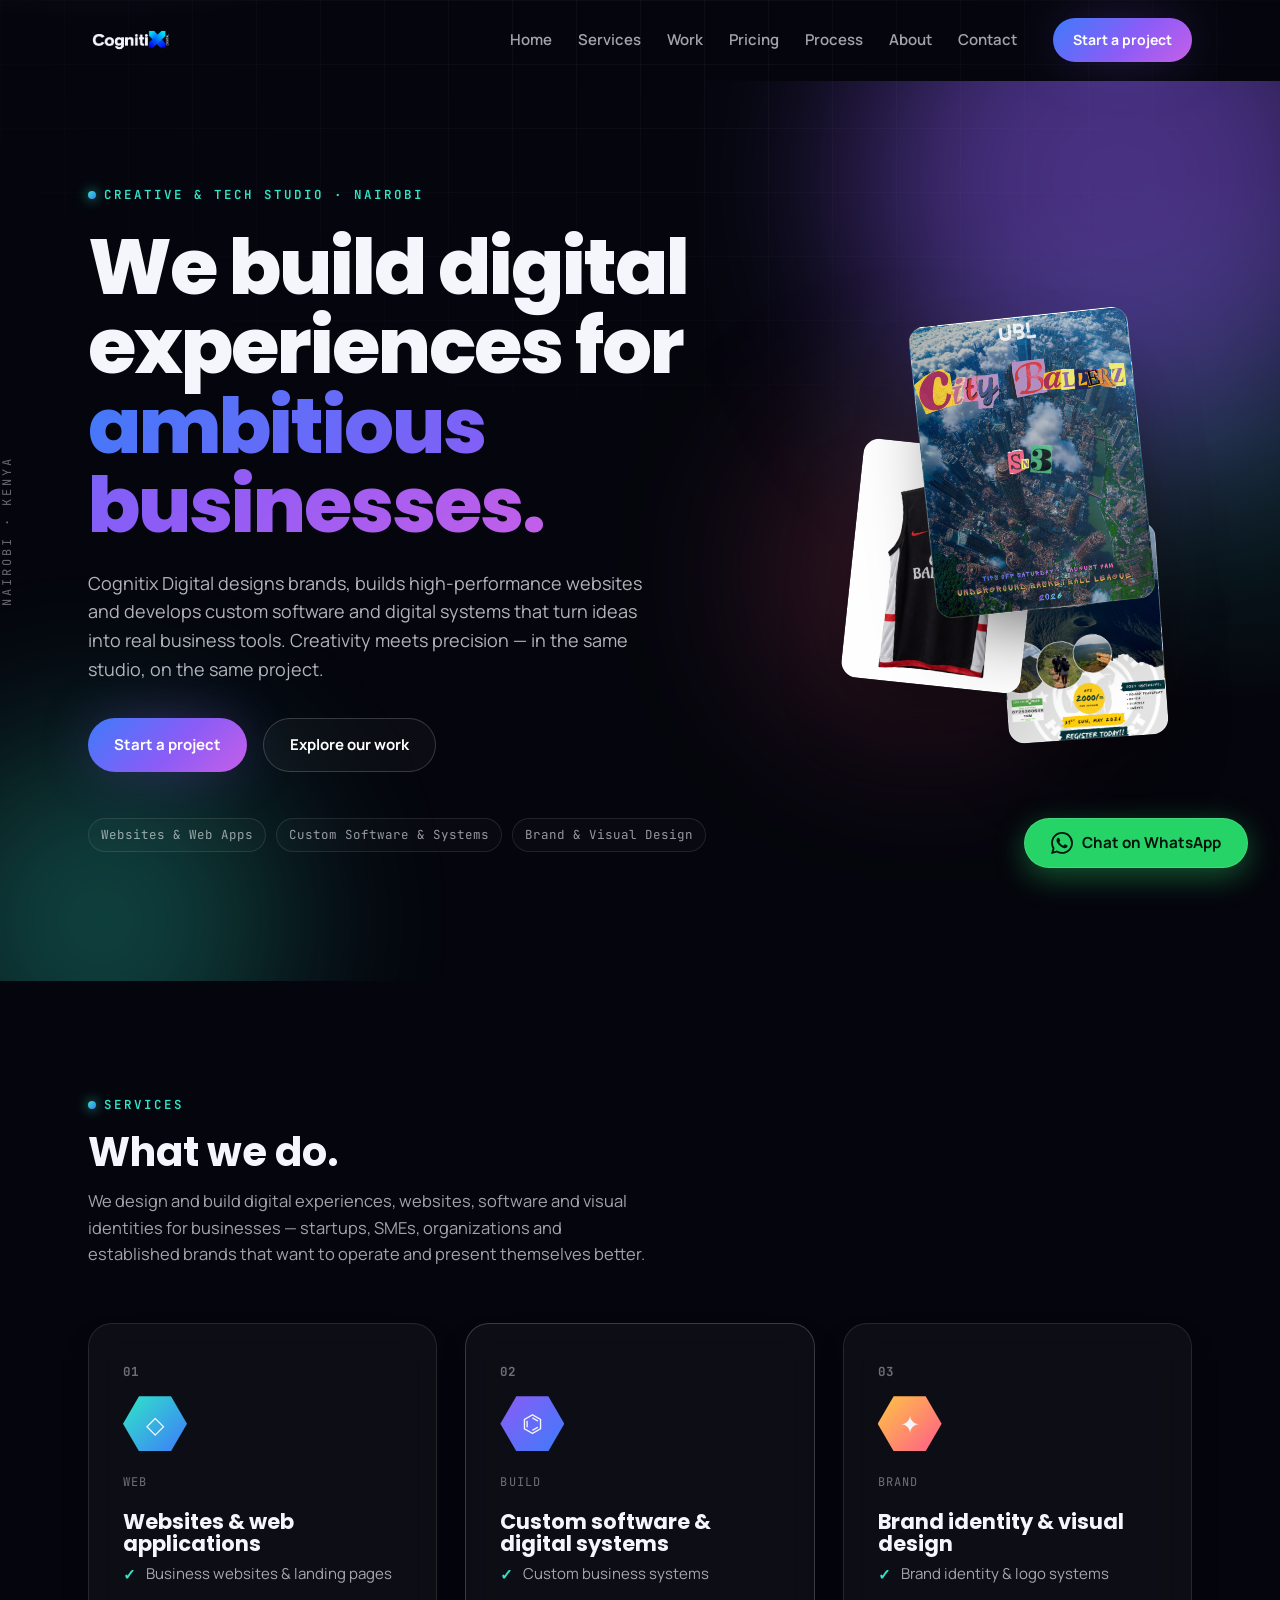
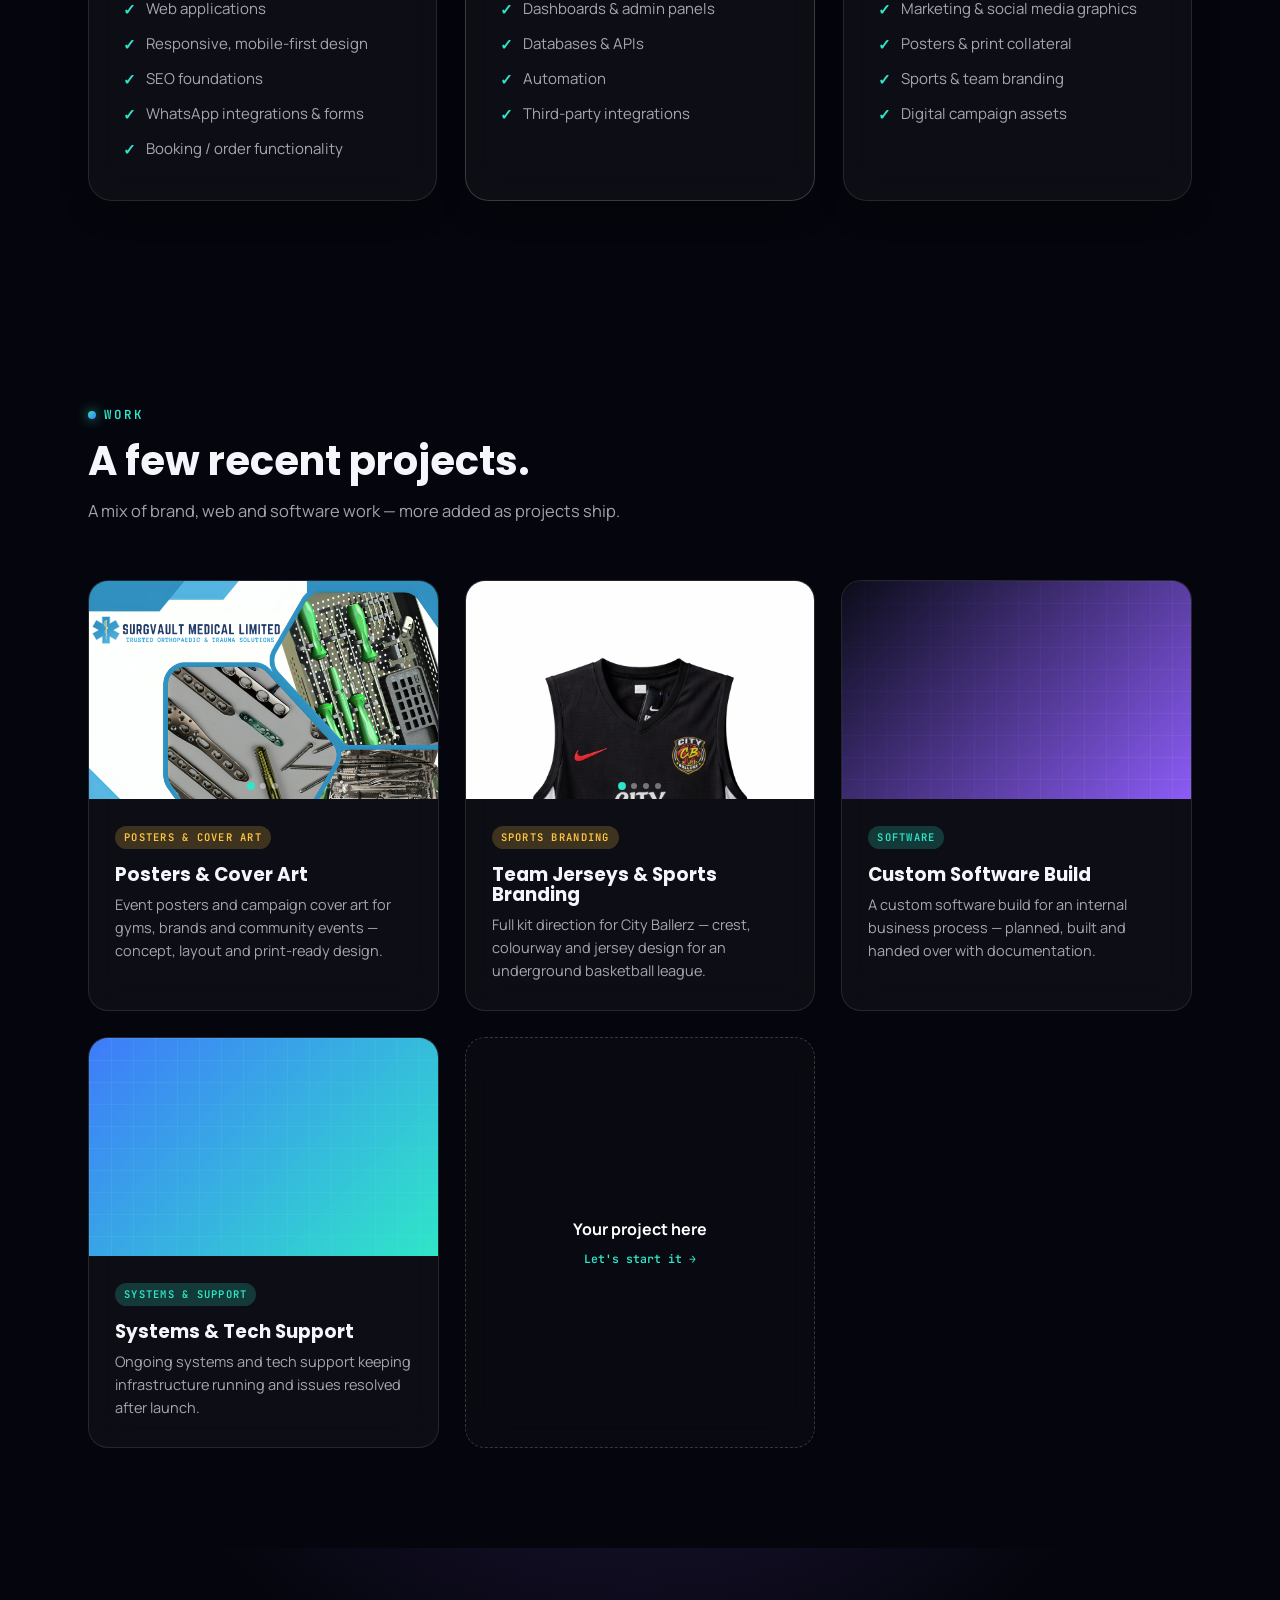
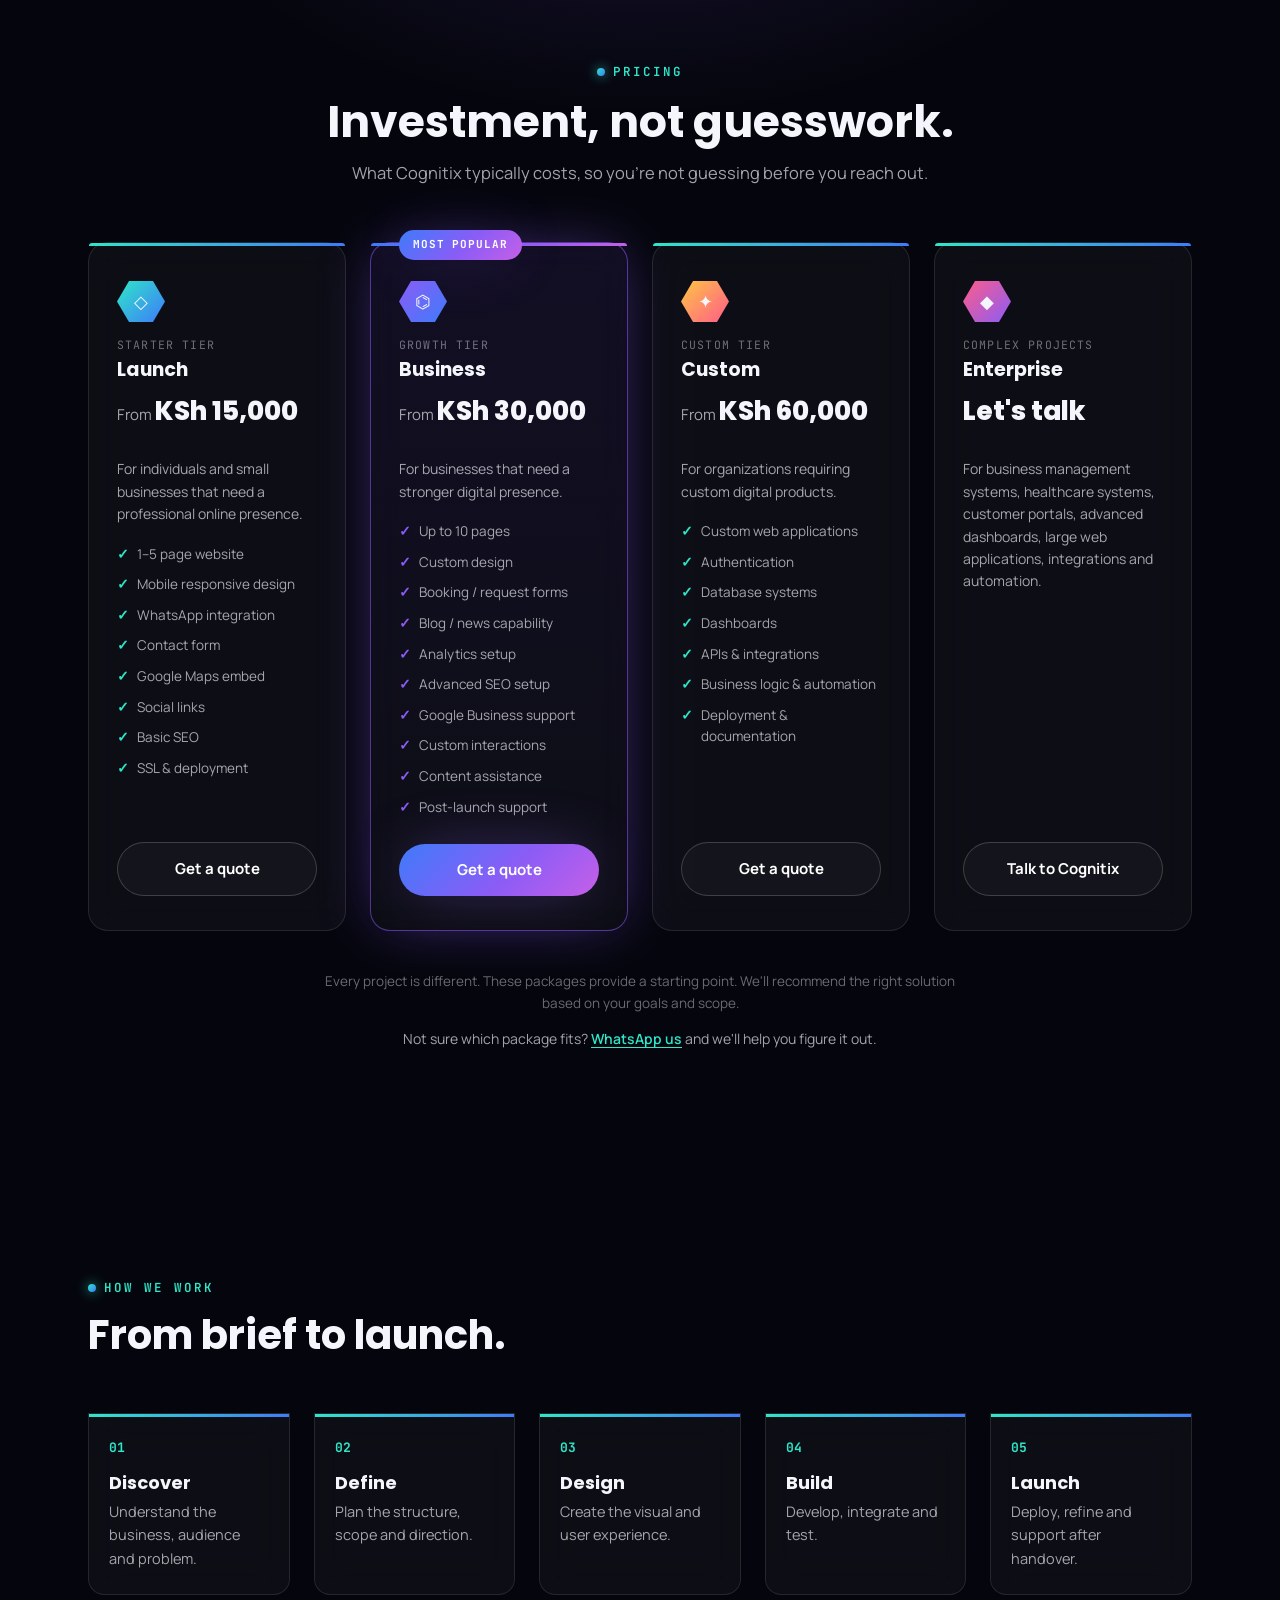
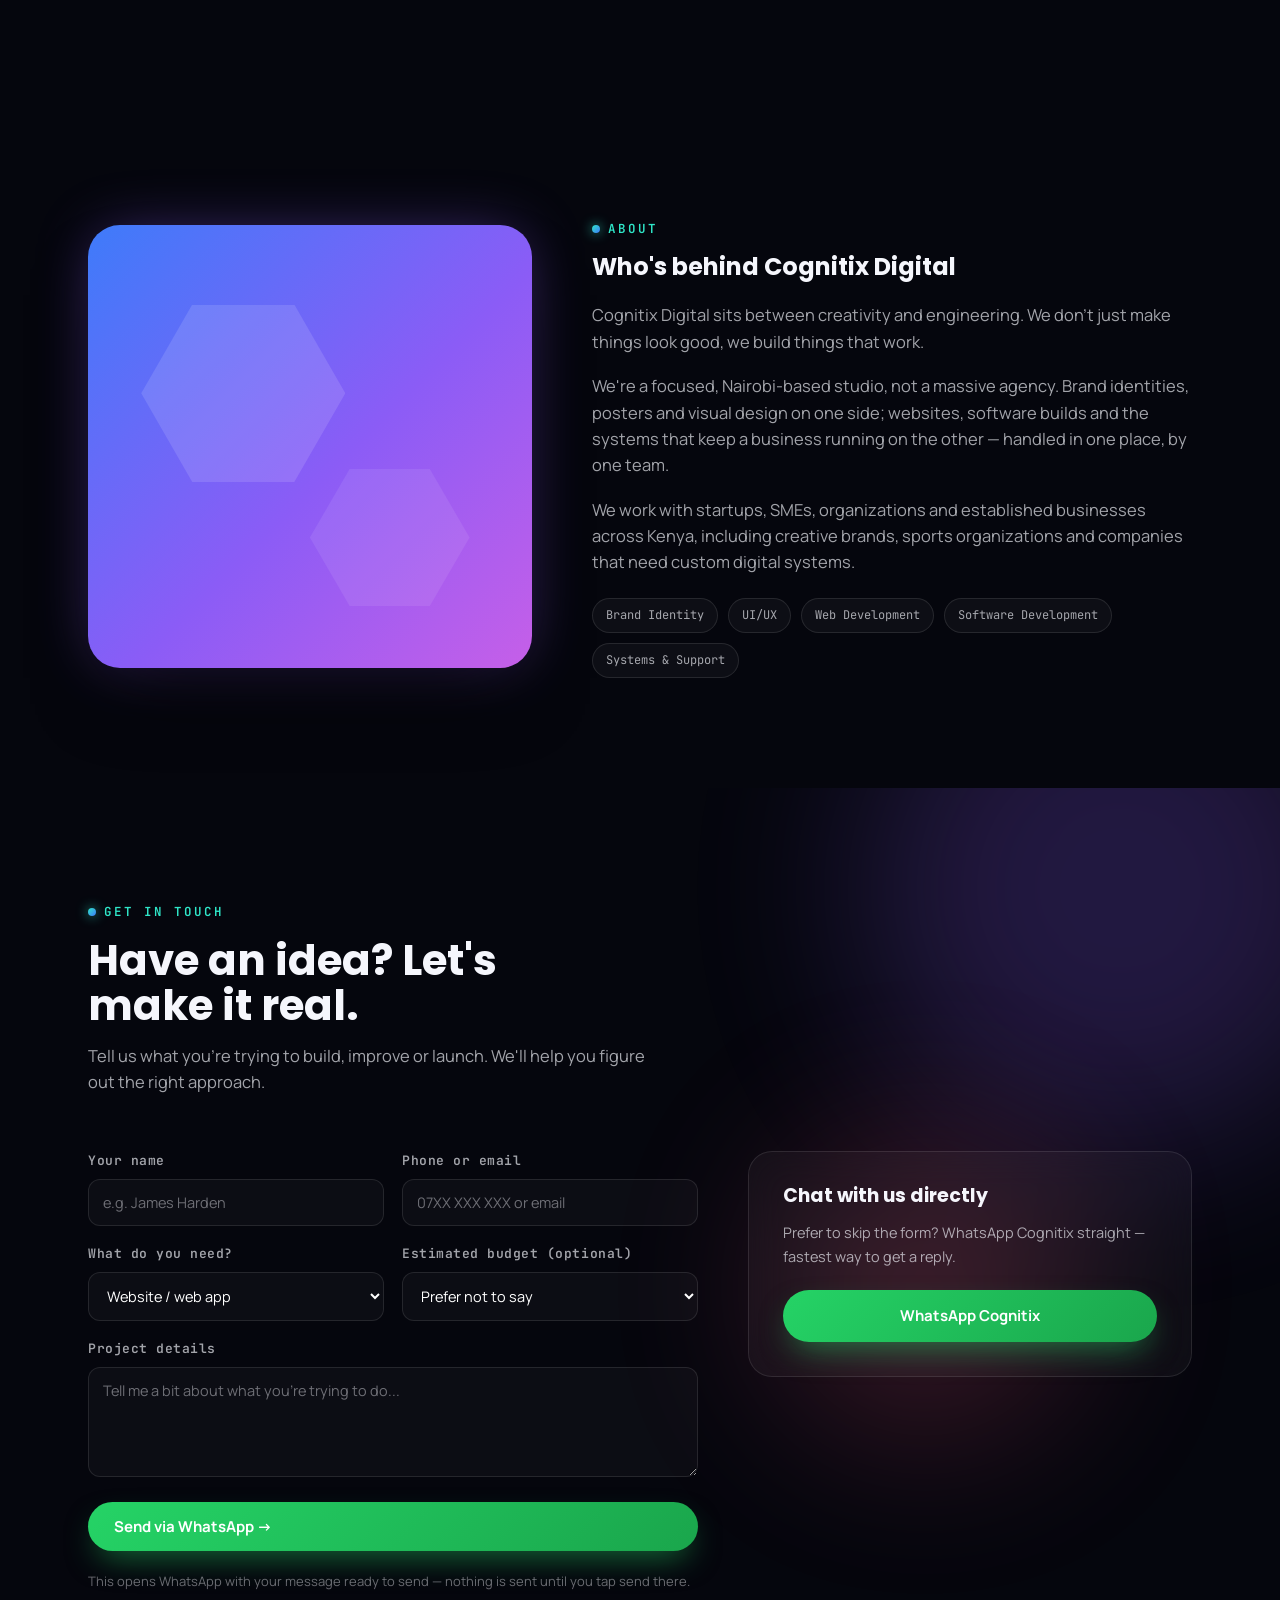
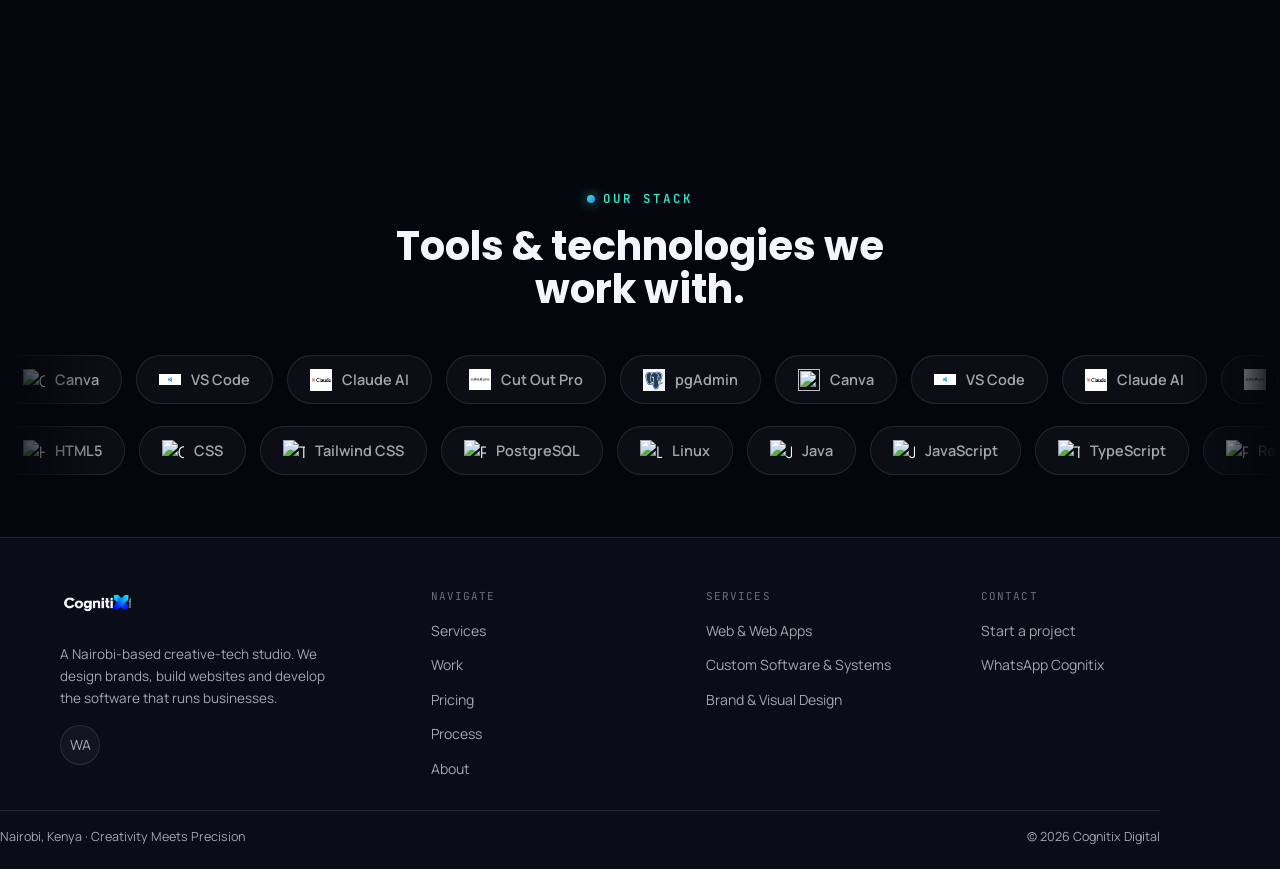
==== commit 64bde765: "Use local logo assets for stack marquee instead of CDN icons Co-Authored-By: Claude Sonnet 5 <norepl" ====
--- a/index.html
+++ b/index.html
@@ -442,16 +442,16 @@
   <div class="marquee-row reveal">
     <div class="marquee-track">
       <span class="marquee-item"><img src="https://cdn.simpleicons.org/canva" alt="Canva" loading="lazy"><em>Canva</em></span>
-      <span class="marquee-item"><img src="https://cdn.simpleicons.org/visualstudiocode" alt="VS Code" loading="lazy"><em>VS Code</em></span>
-      <span class="marquee-item"><img src="https://cdn.simpleicons.org/anthropic/F5F6FC" alt="Claude AI" loading="lazy"><em>Claude AI</em></span>
+      <span class="marquee-item"><img src="assets/images/tools/vscode.png" alt="VS Code" loading="lazy"><em>VS Code</em></span>
+      <span class="marquee-item"><img src="assets/images/tools/claude.png" alt="Claude AI" loading="lazy"><em>Claude AI</em></span>
       <span class="marquee-item"><img src="assets/images/tools/cutout-pro.png" alt="Cut Out Pro" loading="lazy" onerror="this.src='https://cdn.simpleicons.org/scissors/F5F6FC'"><em>Cut Out Pro</em></span>
-      <span class="marquee-item"><img src="https://cdn.simpleicons.org/pgadmin" alt="pgAdmin" loading="lazy"><em>pgAdmin</em></span>
+      <span class="marquee-item"><img src="assets/images/tools/pgadmin.png" alt="pgAdmin" loading="lazy"><em>pgAdmin</em></span>
       <!-- duplicate for seamless loop -->
       <span class="marquee-item" aria-hidden="true"><img src="https://cdn.simpleicons.org/canva" alt="" loading="lazy"><em>Canva</em></span>
-      <span class="marquee-item" aria-hidden="true"><img src="https://cdn.simpleicons.org/visualstudiocode" alt="" loading="lazy"><em>VS Code</em></span>
-      <span class="marquee-item" aria-hidden="true"><img src="https://cdn.simpleicons.org/anthropic/F5F6FC" alt="" loading="lazy"><em>Claude AI</em></span>
+      <span class="marquee-item" aria-hidden="true"><img src="assets/images/tools/vscode.png" alt="" loading="lazy"><em>VS Code</em></span>
+      <span class="marquee-item" aria-hidden="true"><img src="assets/images/tools/claude.png" alt="" loading="lazy"><em>Claude AI</em></span>
       <span class="marquee-item" aria-hidden="true"><img src="assets/images/tools/cutout-pro.png" alt="" loading="lazy" onerror="this.src='https://cdn.simpleicons.org/scissors/F5F6FC'"><em>Cut Out Pro</em></span>
-      <span class="marquee-item" aria-hidden="true"><img src="https://cdn.simpleicons.org/pgadmin" alt="" loading="lazy"><em>pgAdmin</em></span>
+      <span class="marquee-item" aria-hidden="true"><img src="assets/images/tools/pgadmin.png" alt="" loading="lazy"><em>pgAdmin</em></span>
     </div>
   </div>
   <div class="marquee-row marquee-row-alt reveal">
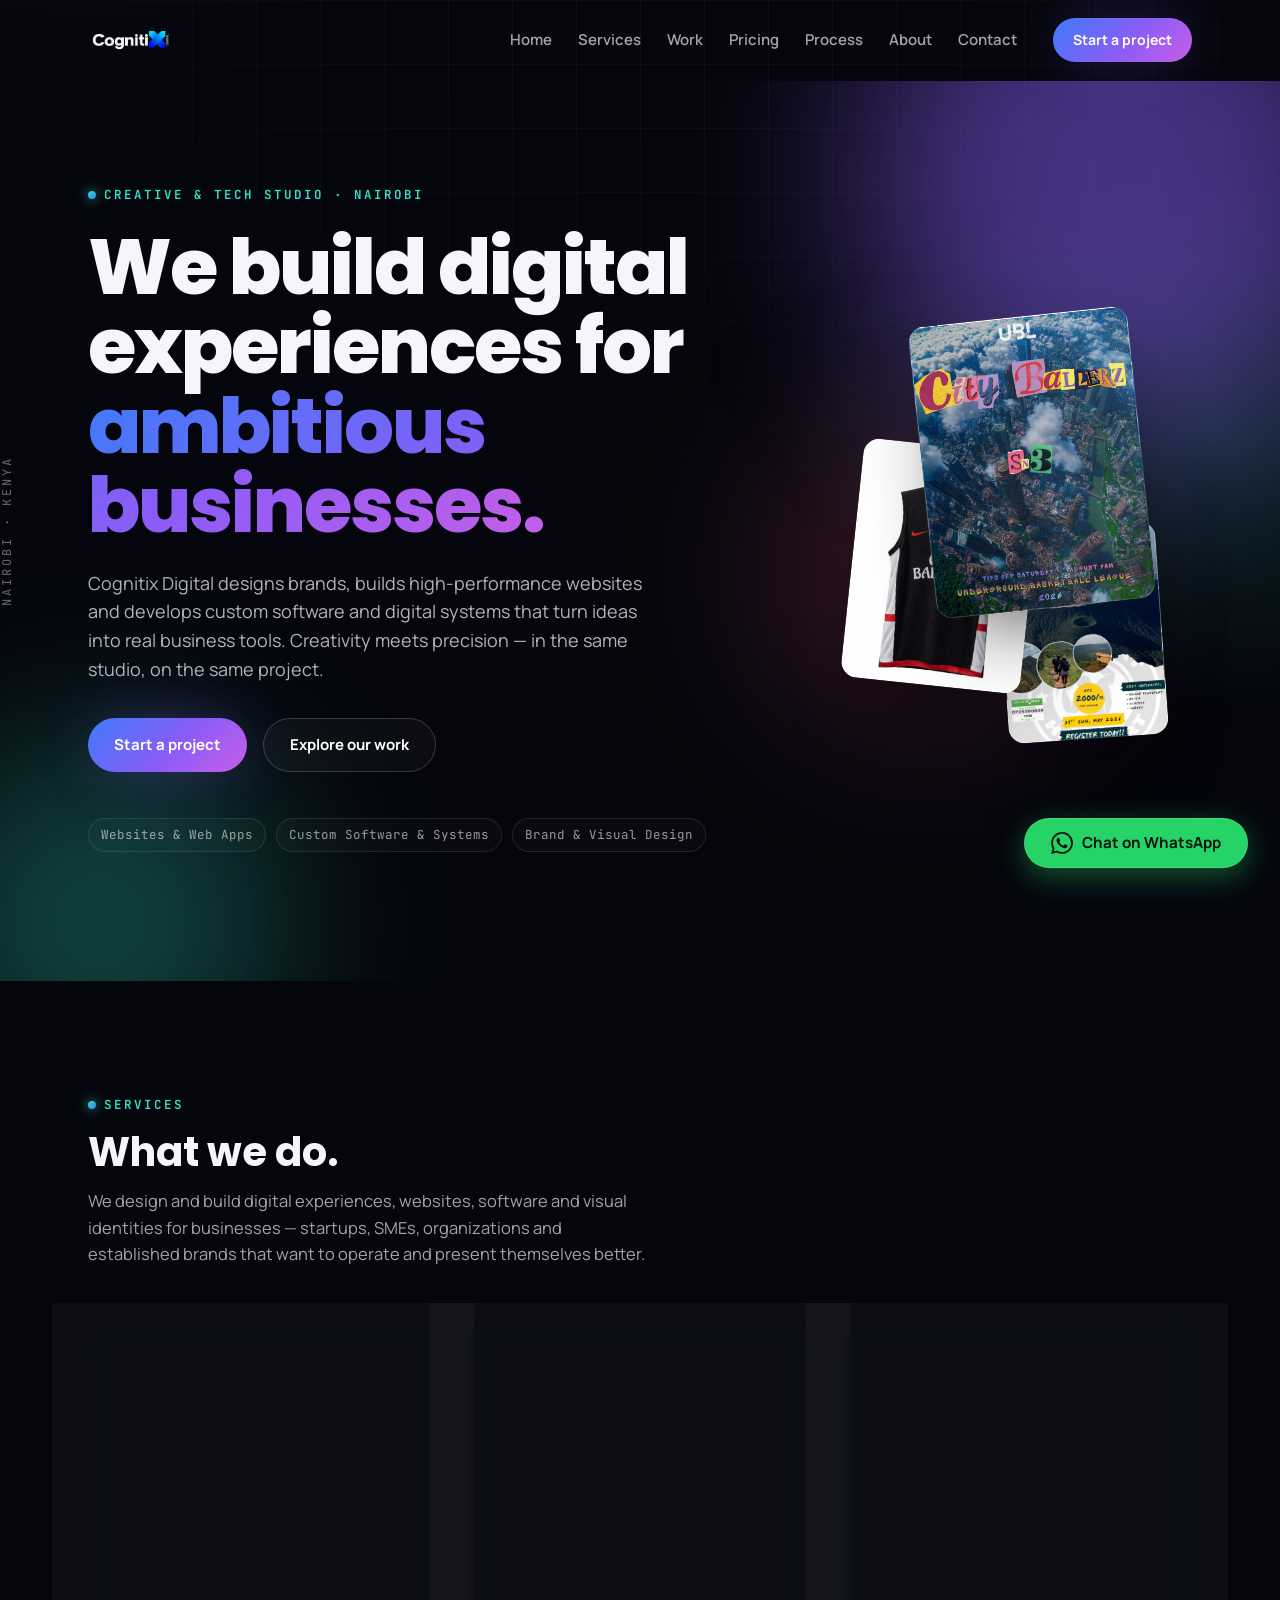
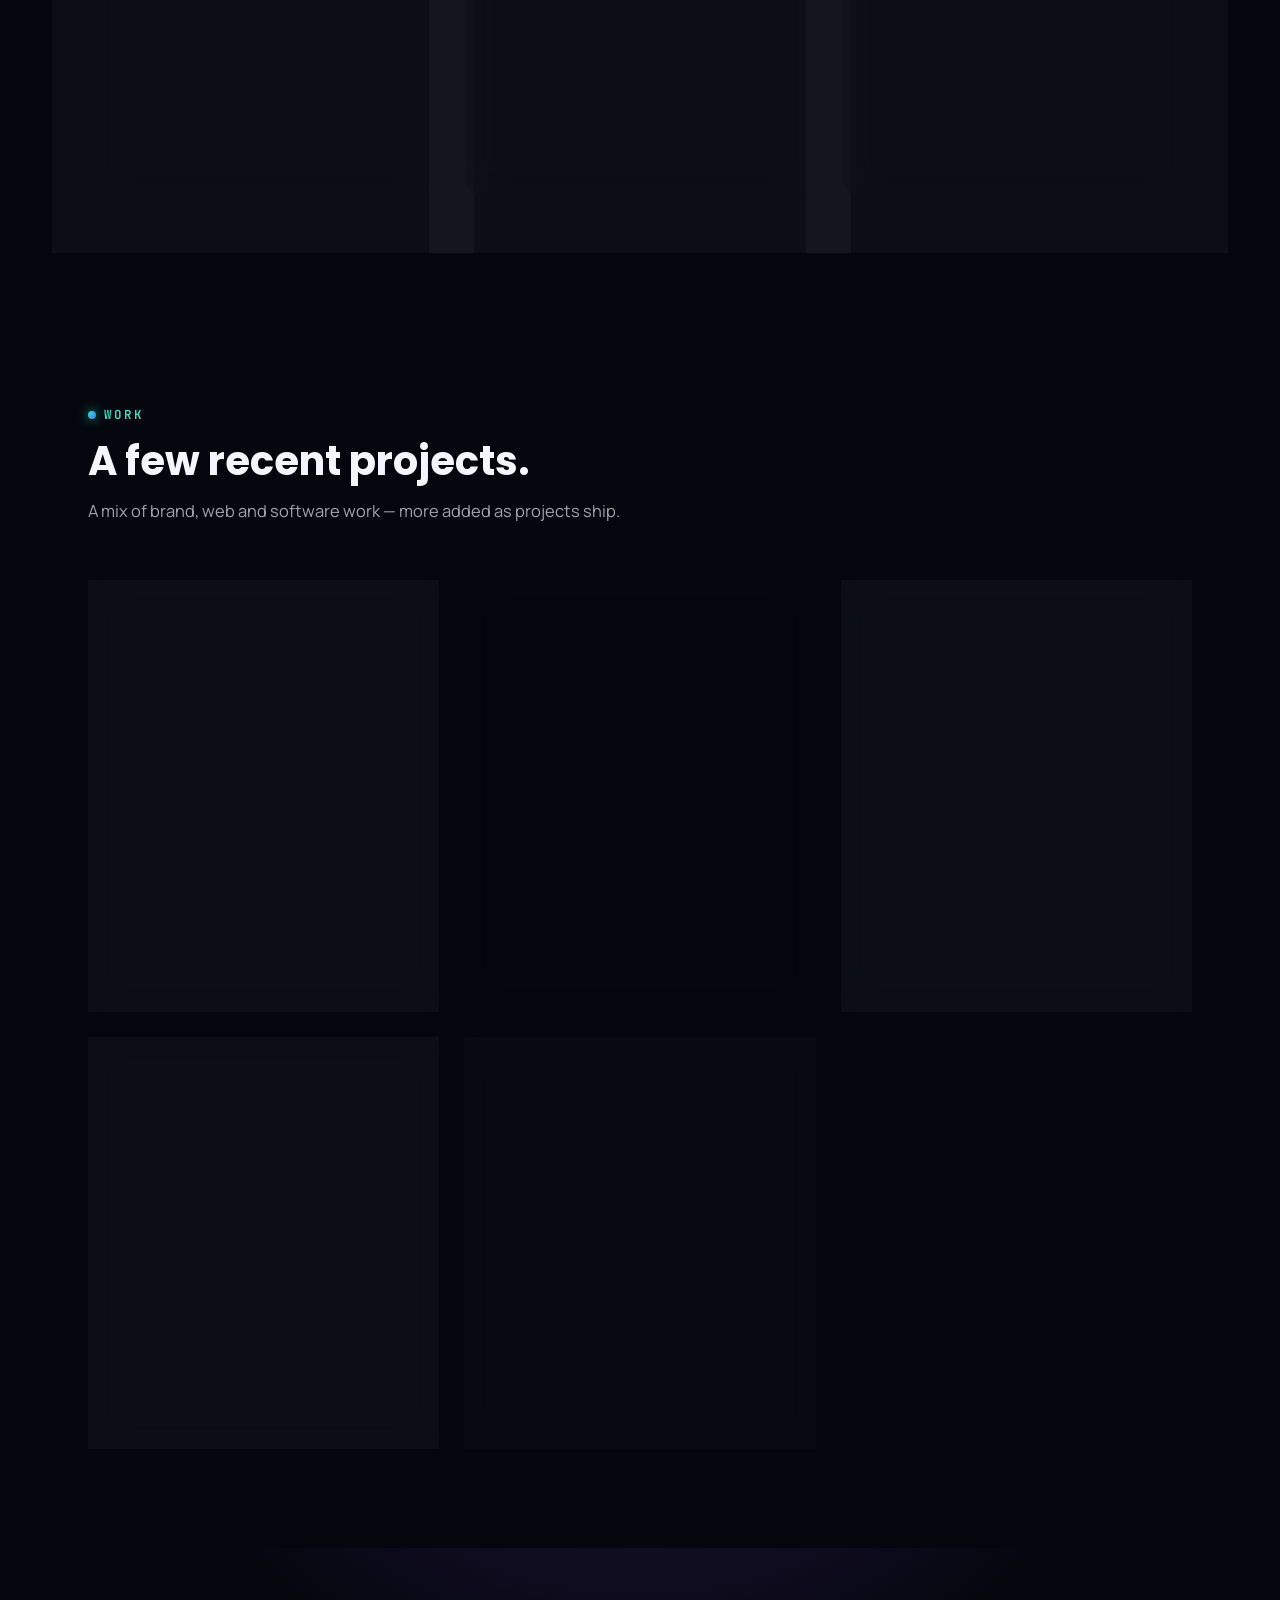
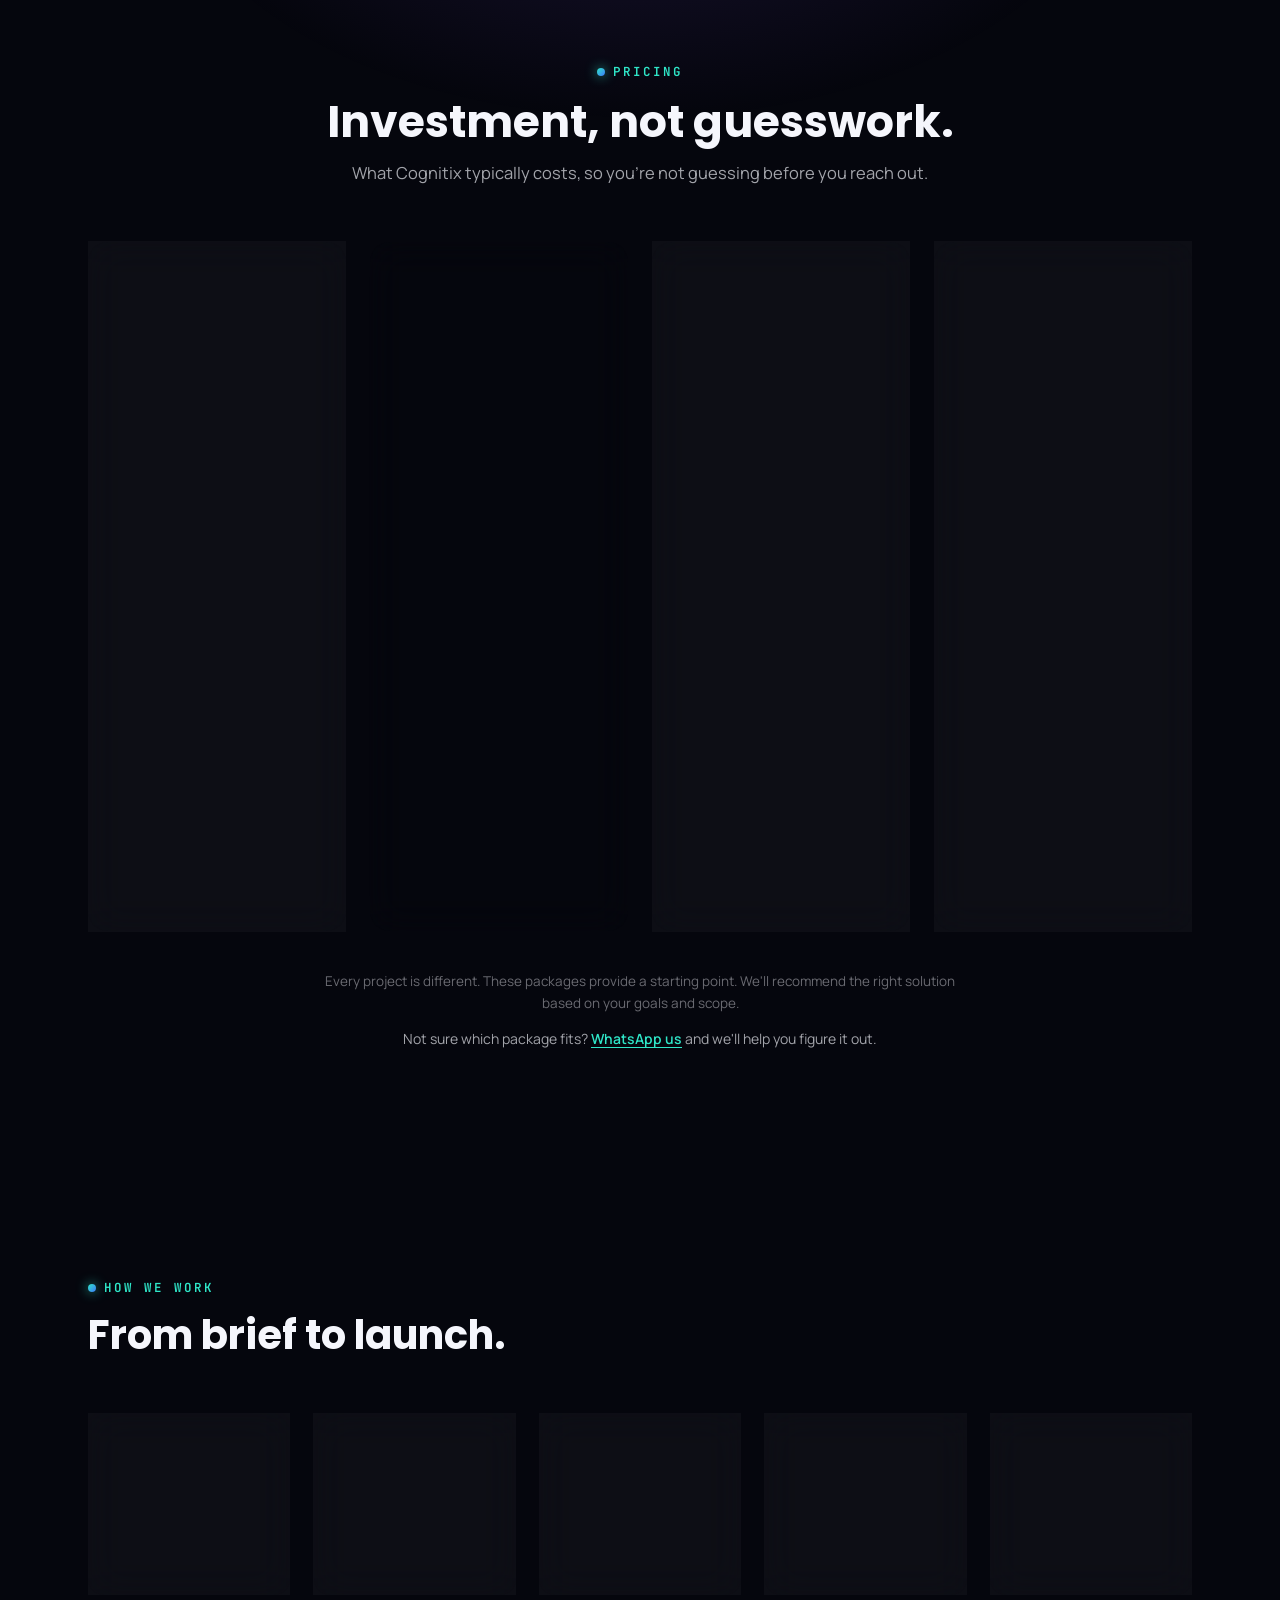
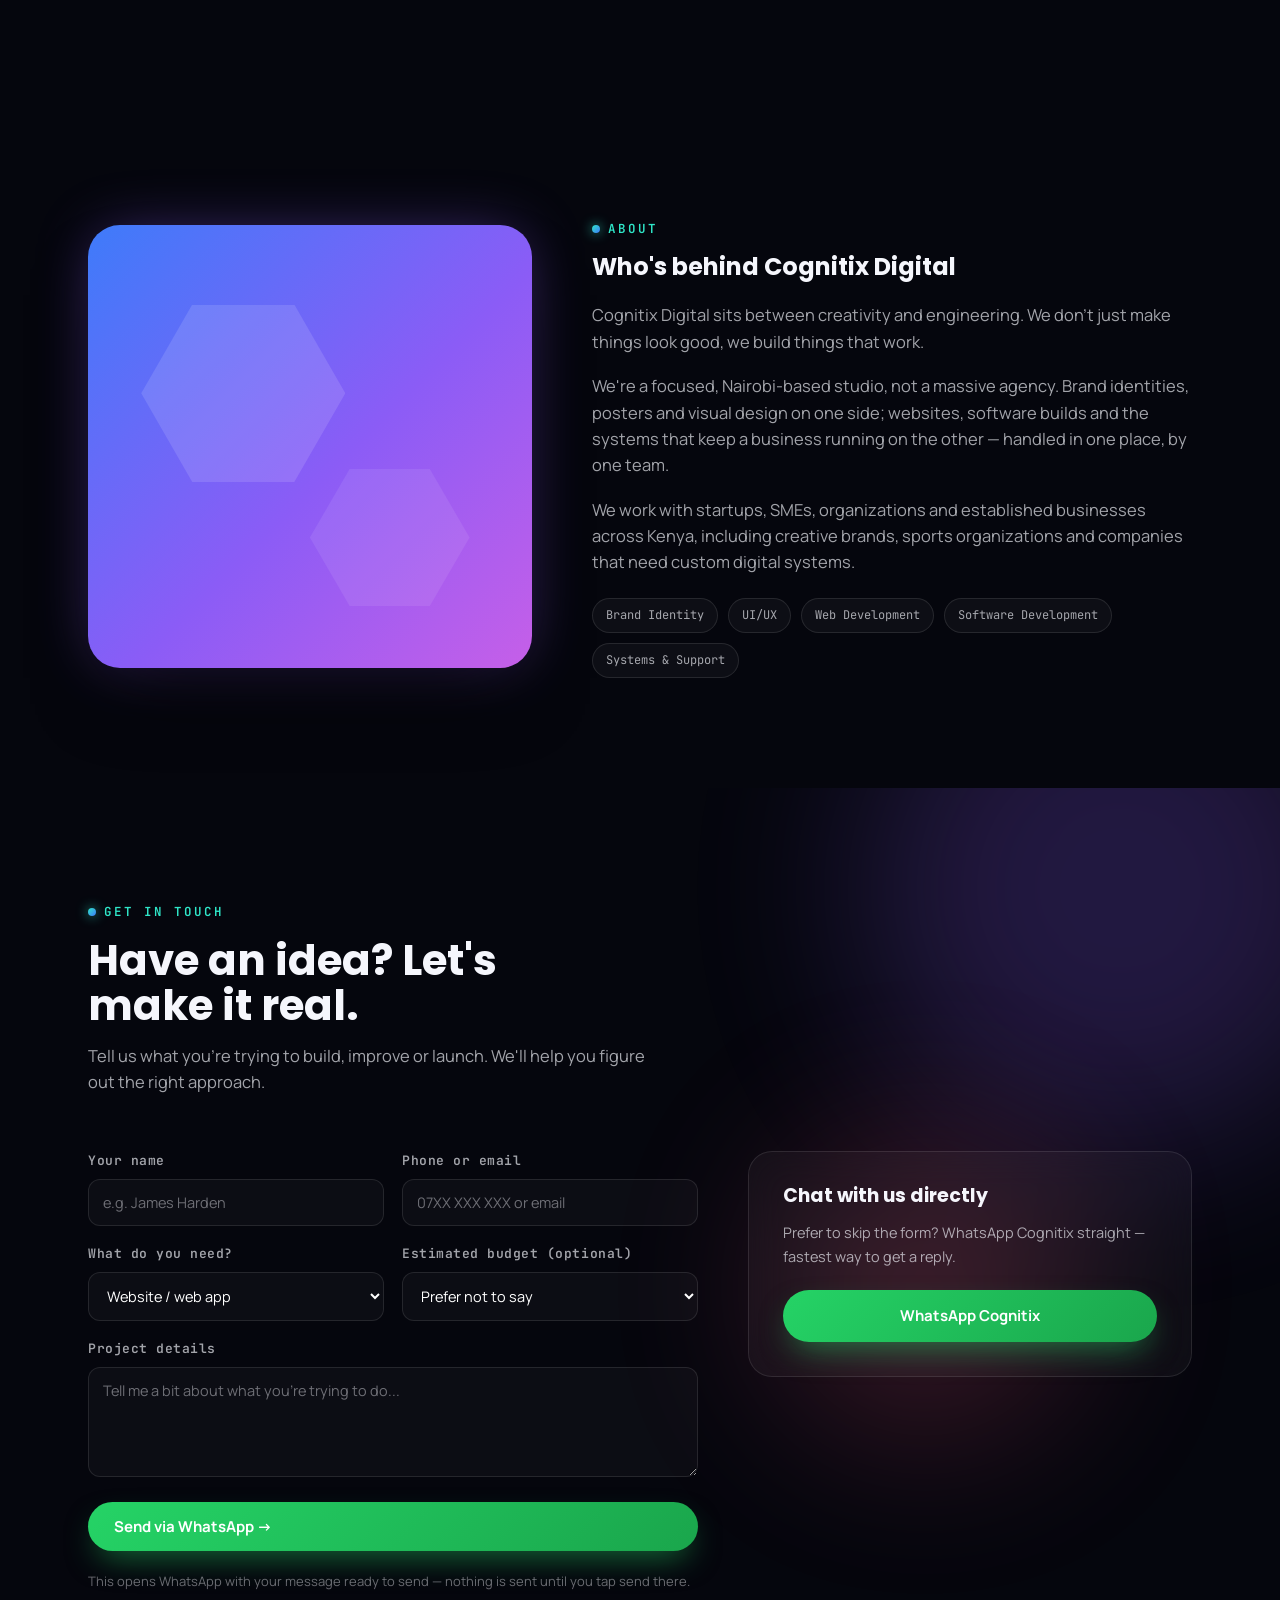
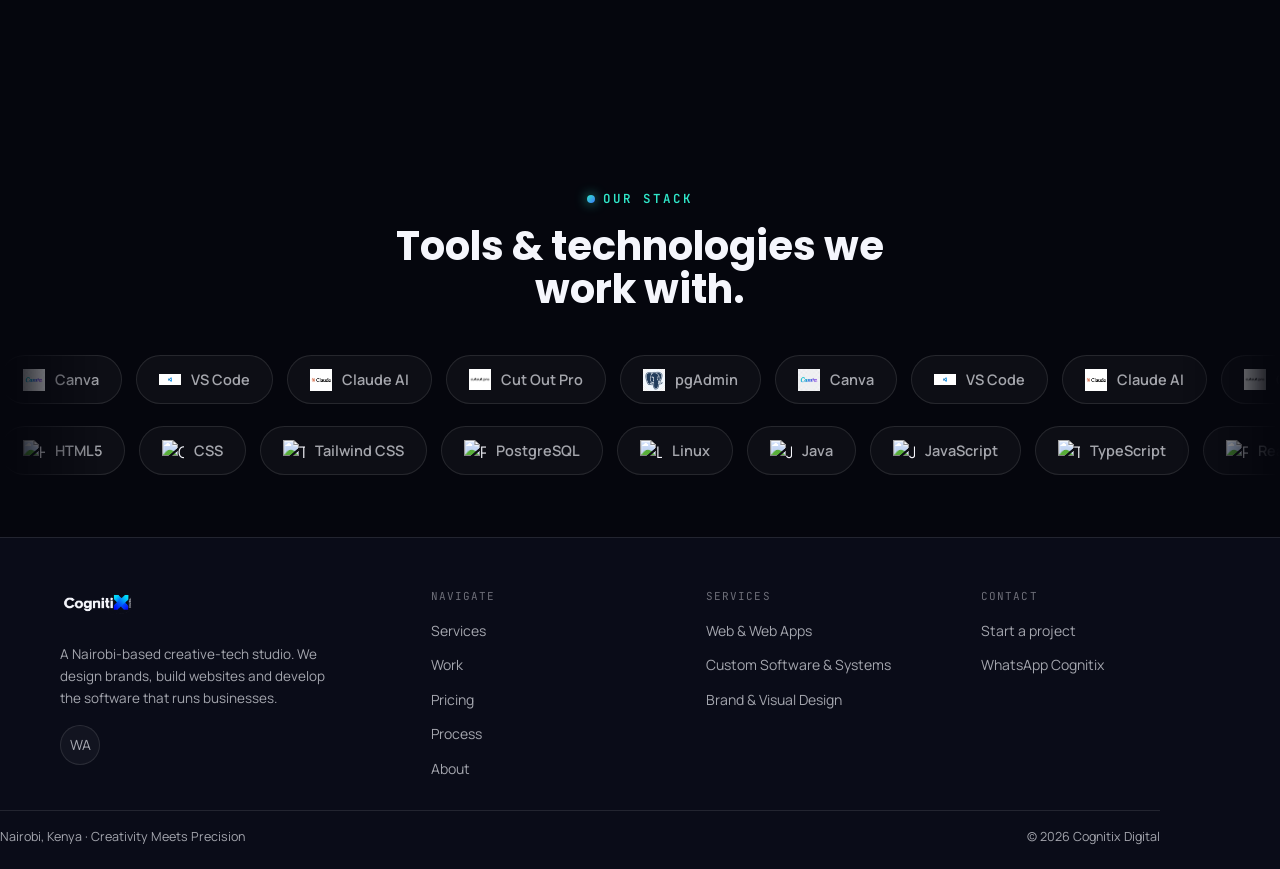
==== commit 33d6e8b0: "Use local Canva logo in stack marquee Co-Authored-By: Claude Sonnet 5 <noreply@anthropic.com>" ====
--- a/index.html
+++ b/index.html
@@ -441,13 +441,13 @@
   </div>
   <div class="marquee-row reveal">
     <div class="marquee-track">
-      <span class="marquee-item"><img src="https://cdn.simpleicons.org/canva" alt="Canva" loading="lazy"><em>Canva</em></span>
+      <span class="marquee-item"><img src="assets/images/tools/canva.jpeg" alt="Canva" loading="lazy"><em>Canva</em></span>
       <span class="marquee-item"><img src="assets/images/tools/vscode.png" alt="VS Code" loading="lazy"><em>VS Code</em></span>
       <span class="marquee-item"><img src="assets/images/tools/claude.png" alt="Claude AI" loading="lazy"><em>Claude AI</em></span>
       <span class="marquee-item"><img src="assets/images/tools/cutout-pro.png" alt="Cut Out Pro" loading="lazy" onerror="this.src='https://cdn.simpleicons.org/scissors/F5F6FC'"><em>Cut Out Pro</em></span>
       <span class="marquee-item"><img src="assets/images/tools/pgadmin.png" alt="pgAdmin" loading="lazy"><em>pgAdmin</em></span>
       <!-- duplicate for seamless loop -->
-      <span class="marquee-item" aria-hidden="true"><img src="https://cdn.simpleicons.org/canva" alt="" loading="lazy"><em>Canva</em></span>
+      <span class="marquee-item" aria-hidden="true"><img src="assets/images/tools/canva.jpeg" alt="" loading="lazy"><em>Canva</em></span>
       <span class="marquee-item" aria-hidden="true"><img src="assets/images/tools/vscode.png" alt="" loading="lazy"><em>VS Code</em></span>
       <span class="marquee-item" aria-hidden="true"><img src="assets/images/tools/claude.png" alt="" loading="lazy"><em>Claude AI</em></span>
       <span class="marquee-item" aria-hidden="true"><img src="assets/images/tools/cutout-pro.png" alt="" loading="lazy" onerror="this.src='https://cdn.simpleicons.org/scissors/F5F6FC'"><em>Cut Out Pro</em></span>
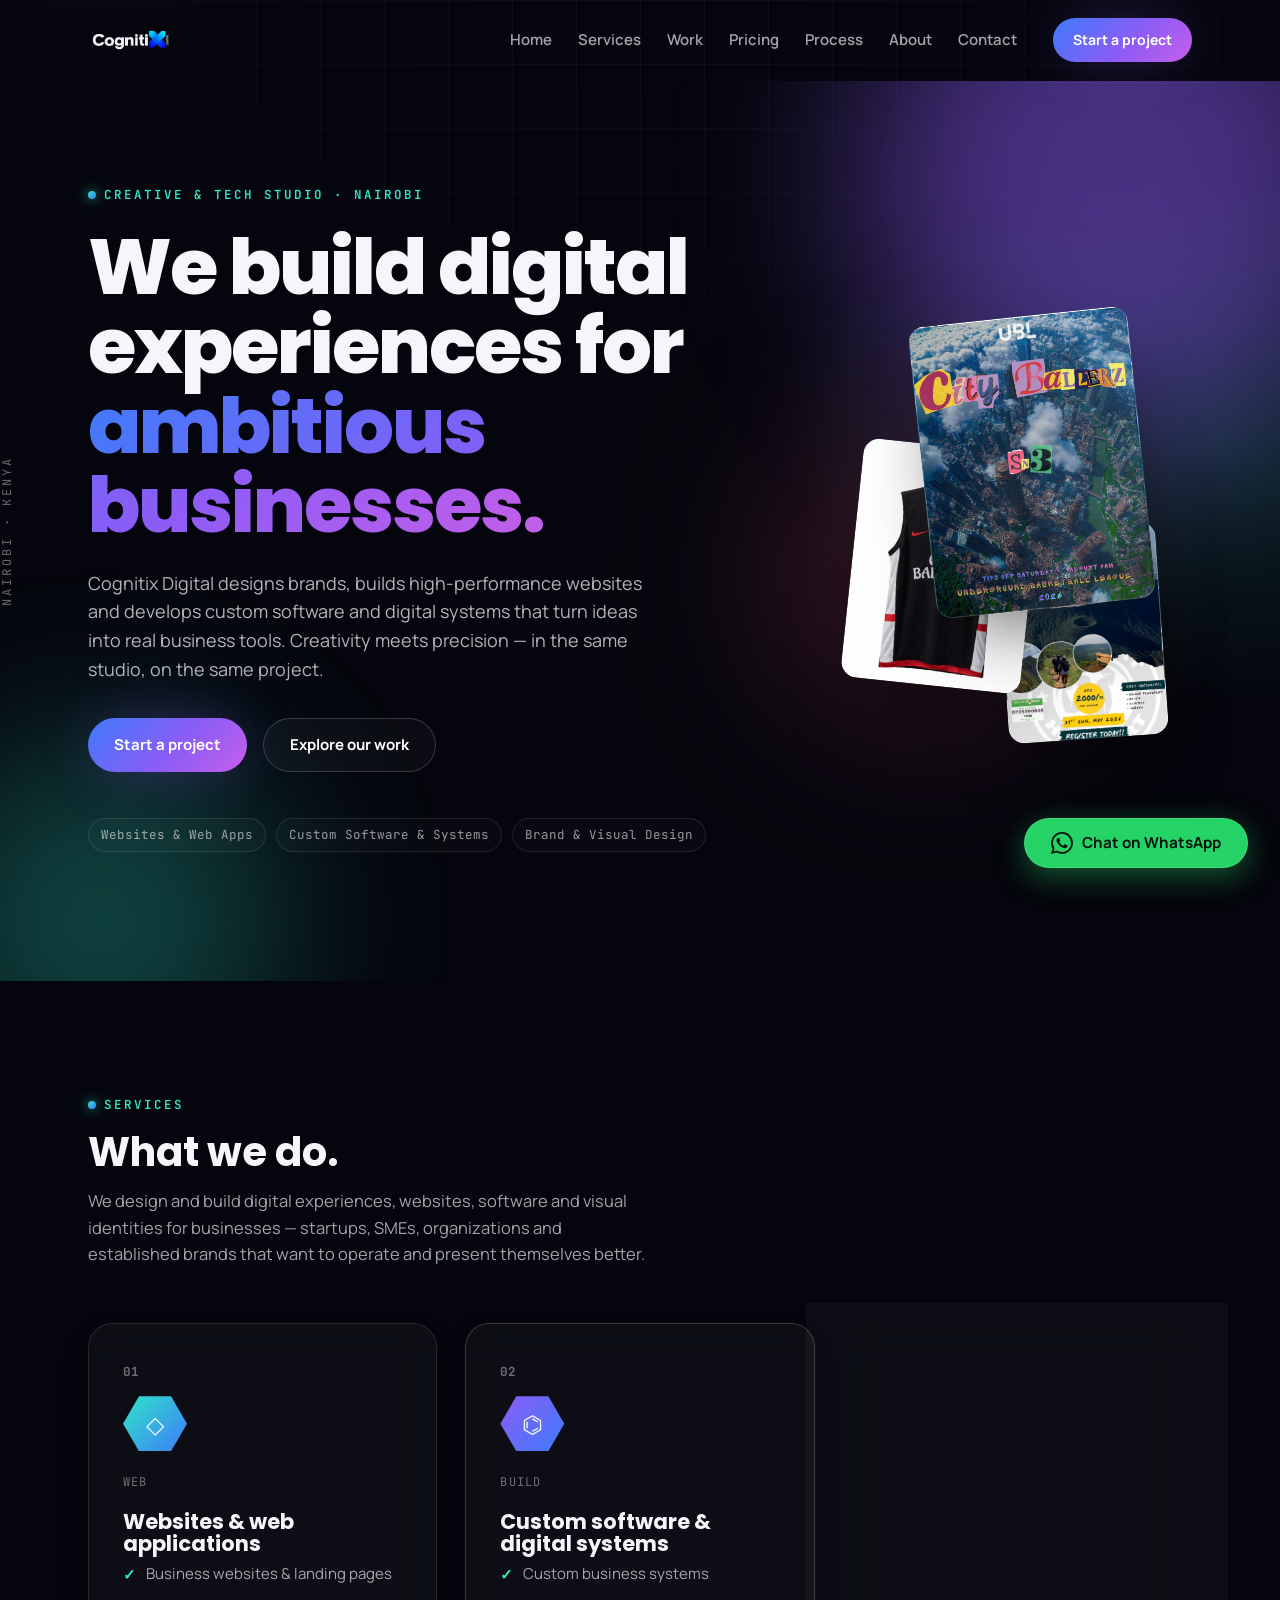
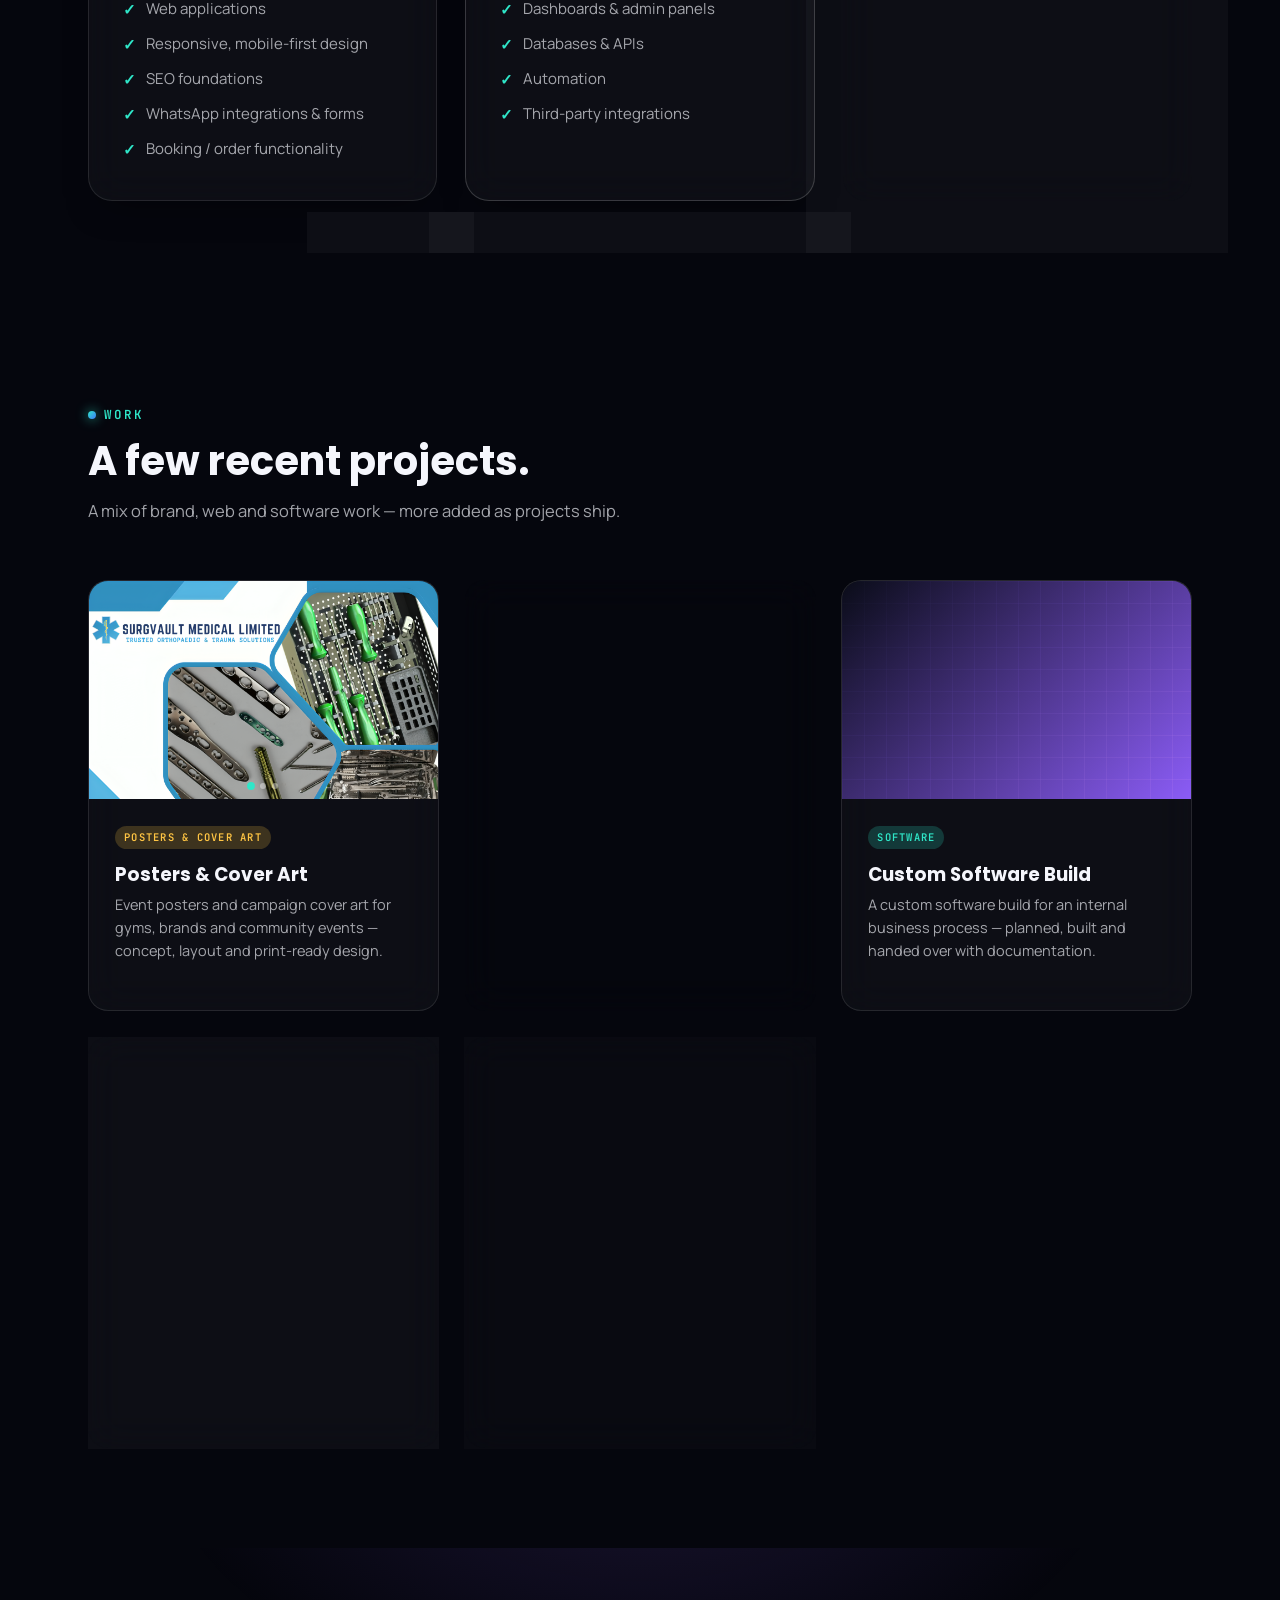
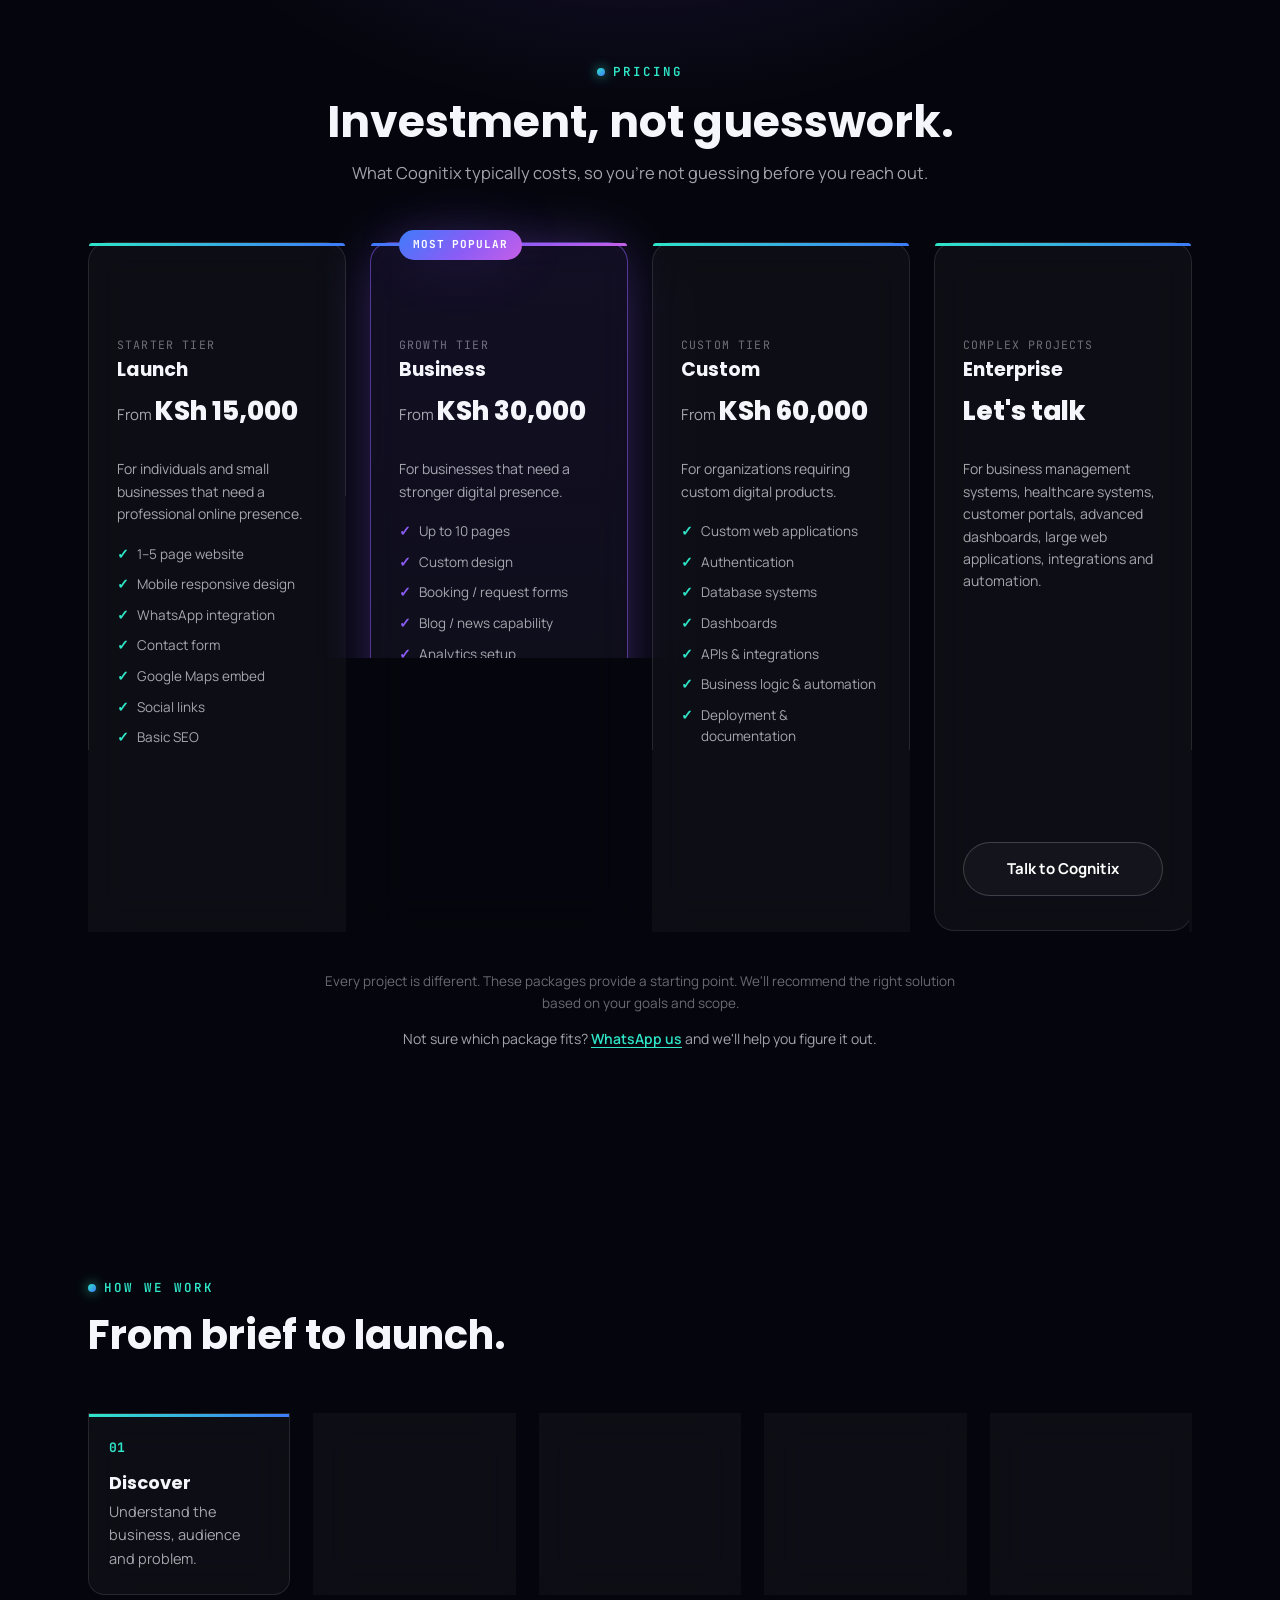
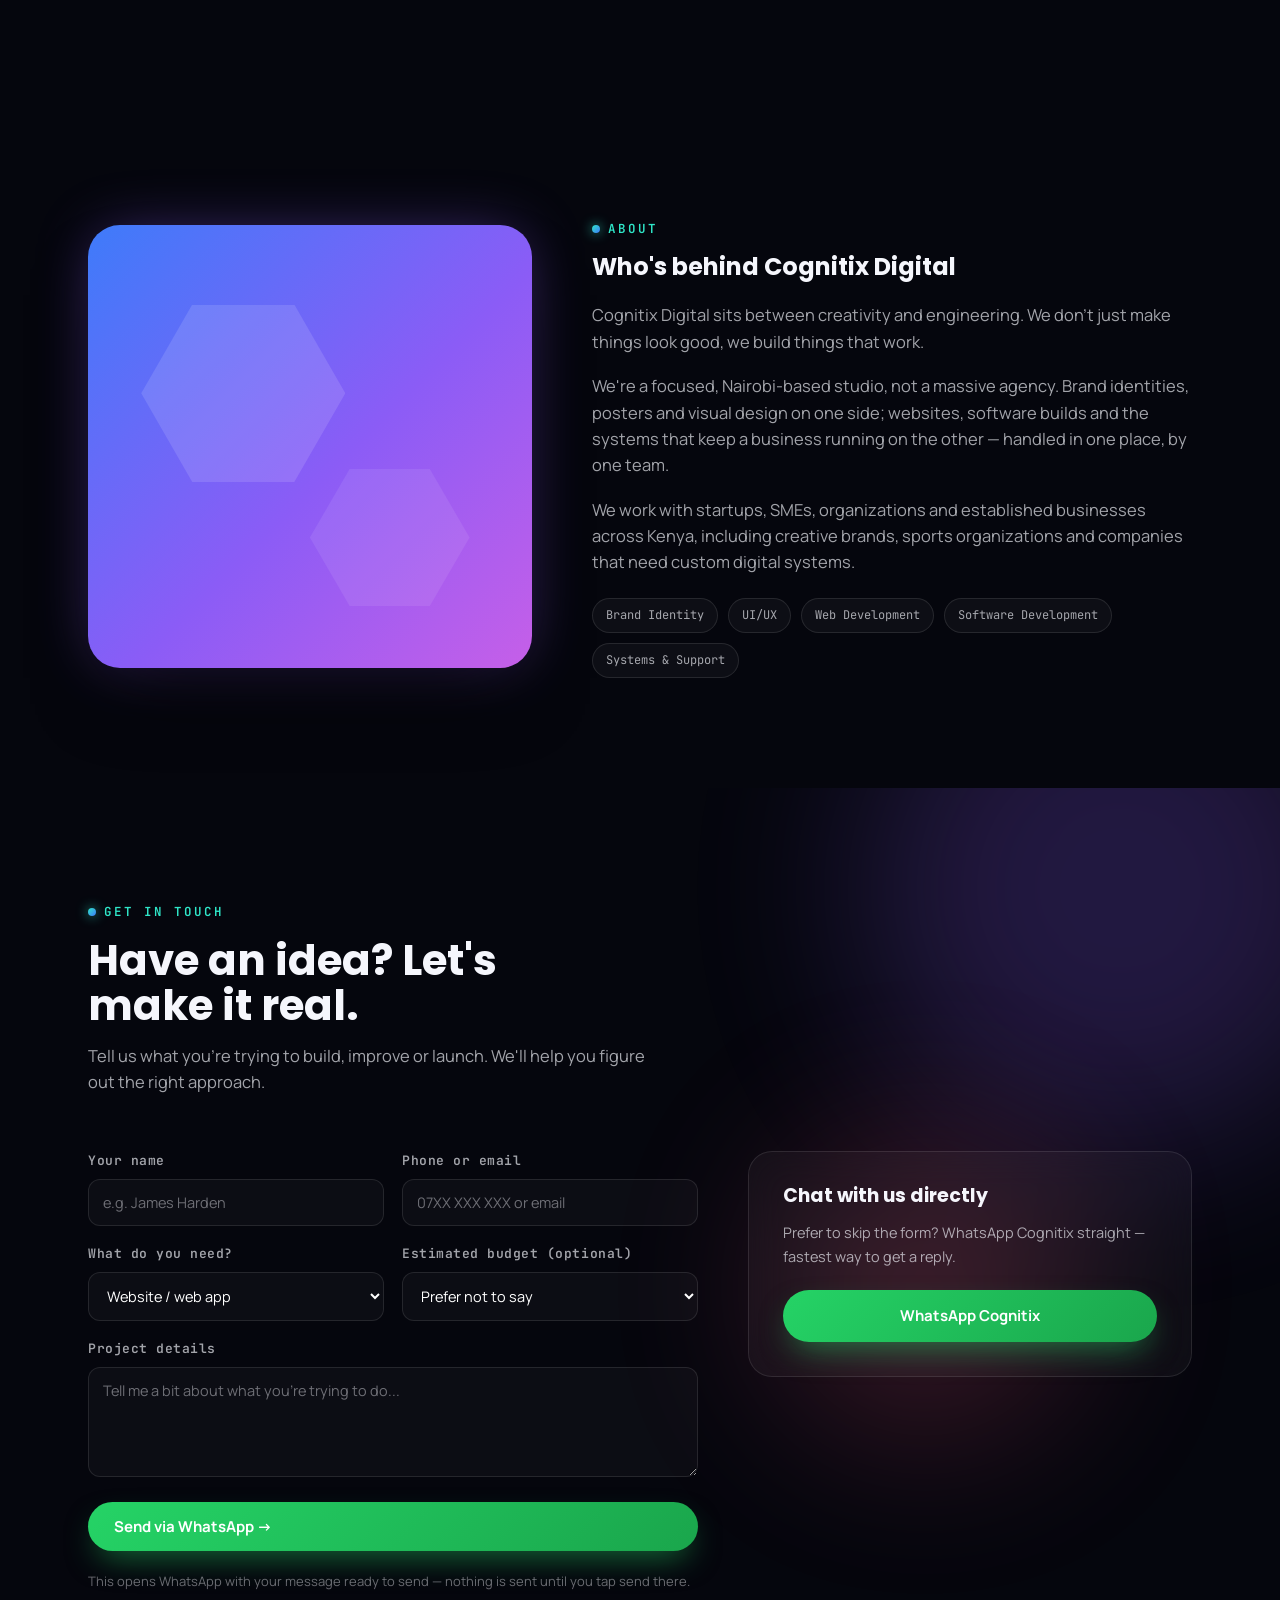
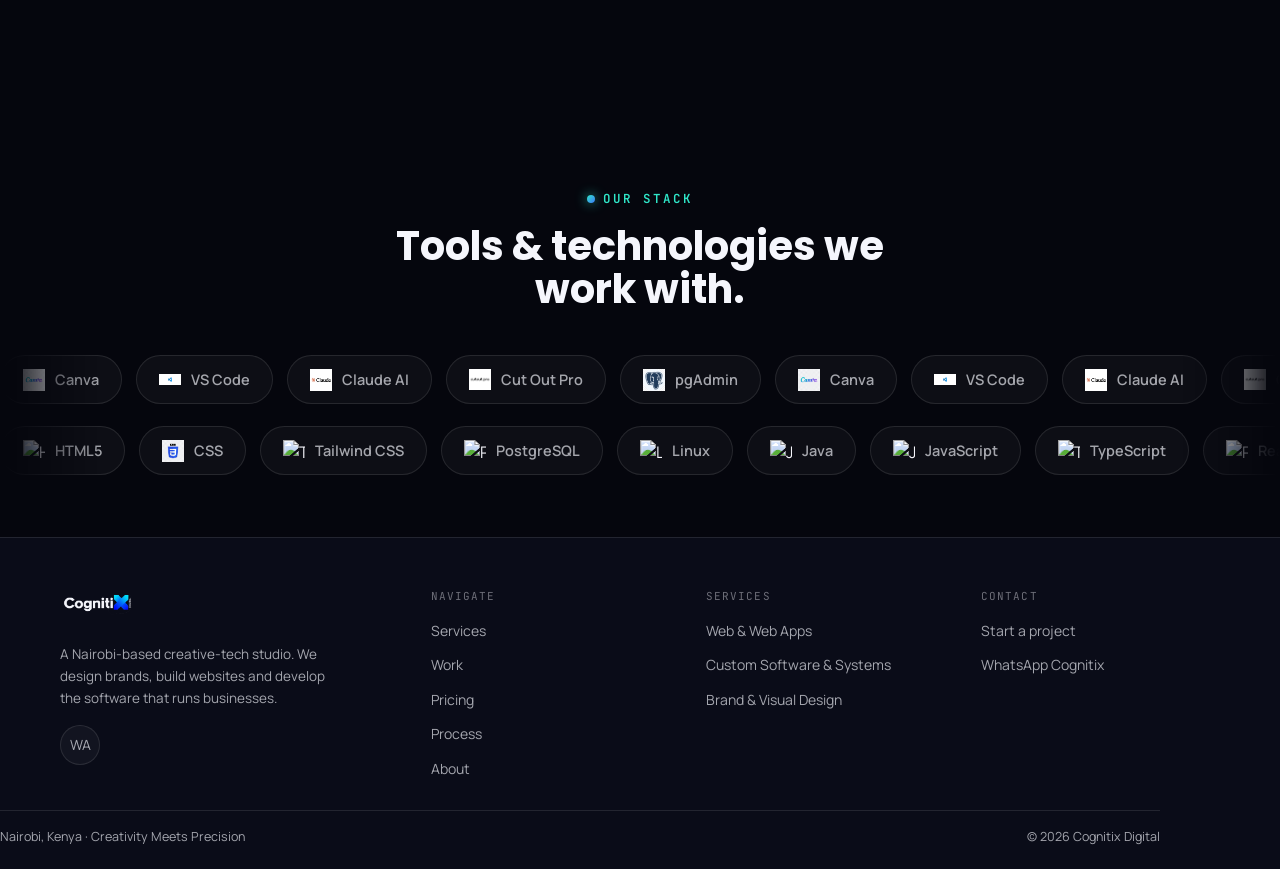
==== commit 65538551: "Use local CSS3 logo in stack marquee Co-Authored-By: Claude Sonnet 5 <noreply@anthropic.com>" ====
--- a/index.html
+++ b/index.html
@@ -457,7 +457,7 @@
   <div class="marquee-row marquee-row-alt reveal">
     <div class="marquee-track marquee-track-reverse">
       <span class="marquee-item"><img src="https://cdn.simpleicons.org/html5" alt="HTML5" loading="lazy"><em>HTML5</em></span>
-      <span class="marquee-item"><img src="https://cdn.simpleicons.org/css3" alt="CSS3" loading="lazy"><em>CSS</em></span>
+      <span class="marquee-item"><img src="assets/images/tools/css.jpeg" alt="CSS3" loading="lazy"><em>CSS</em></span>
       <span class="marquee-item"><img src="https://cdn.simpleicons.org/tailwindcss" alt="Tailwind CSS" loading="lazy"><em>Tailwind CSS</em></span>
       <span class="marquee-item"><img src="https://cdn.simpleicons.org/postgresql" alt="PostgreSQL" loading="lazy"><em>PostgreSQL</em></span>
       <span class="marquee-item"><img src="https://cdn.simpleicons.org/linux/F5F6FC" alt="Linux" loading="lazy"><em>Linux</em></span>
@@ -467,7 +467,7 @@
       <span class="marquee-item"><img src="https://cdn.simpleicons.org/react" alt="React" loading="lazy"><em>React</em></span>
       <!-- duplicate for seamless loop -->
       <span class="marquee-item" aria-hidden="true"><img src="https://cdn.simpleicons.org/html5" alt="" loading="lazy"><em>HTML5</em></span>
-      <span class="marquee-item" aria-hidden="true"><img src="https://cdn.simpleicons.org/css3" alt="" loading="lazy"><em>CSS</em></span>
+      <span class="marquee-item" aria-hidden="true"><img src="assets/images/tools/css.jpeg" alt="" loading="lazy"><em>CSS</em></span>
       <span class="marquee-item" aria-hidden="true"><img src="https://cdn.simpleicons.org/tailwindcss" alt="" loading="lazy"><em>Tailwind CSS</em></span>
       <span class="marquee-item" aria-hidden="true"><img src="https://cdn.simpleicons.org/postgresql" alt="" loading="lazy"><em>PostgreSQL</em></span>
       <span class="marquee-item" aria-hidden="true"><img src="https://cdn.simpleicons.org/linux/F5F6FC" alt="" loading="lazy"><em>Linux</em></span>
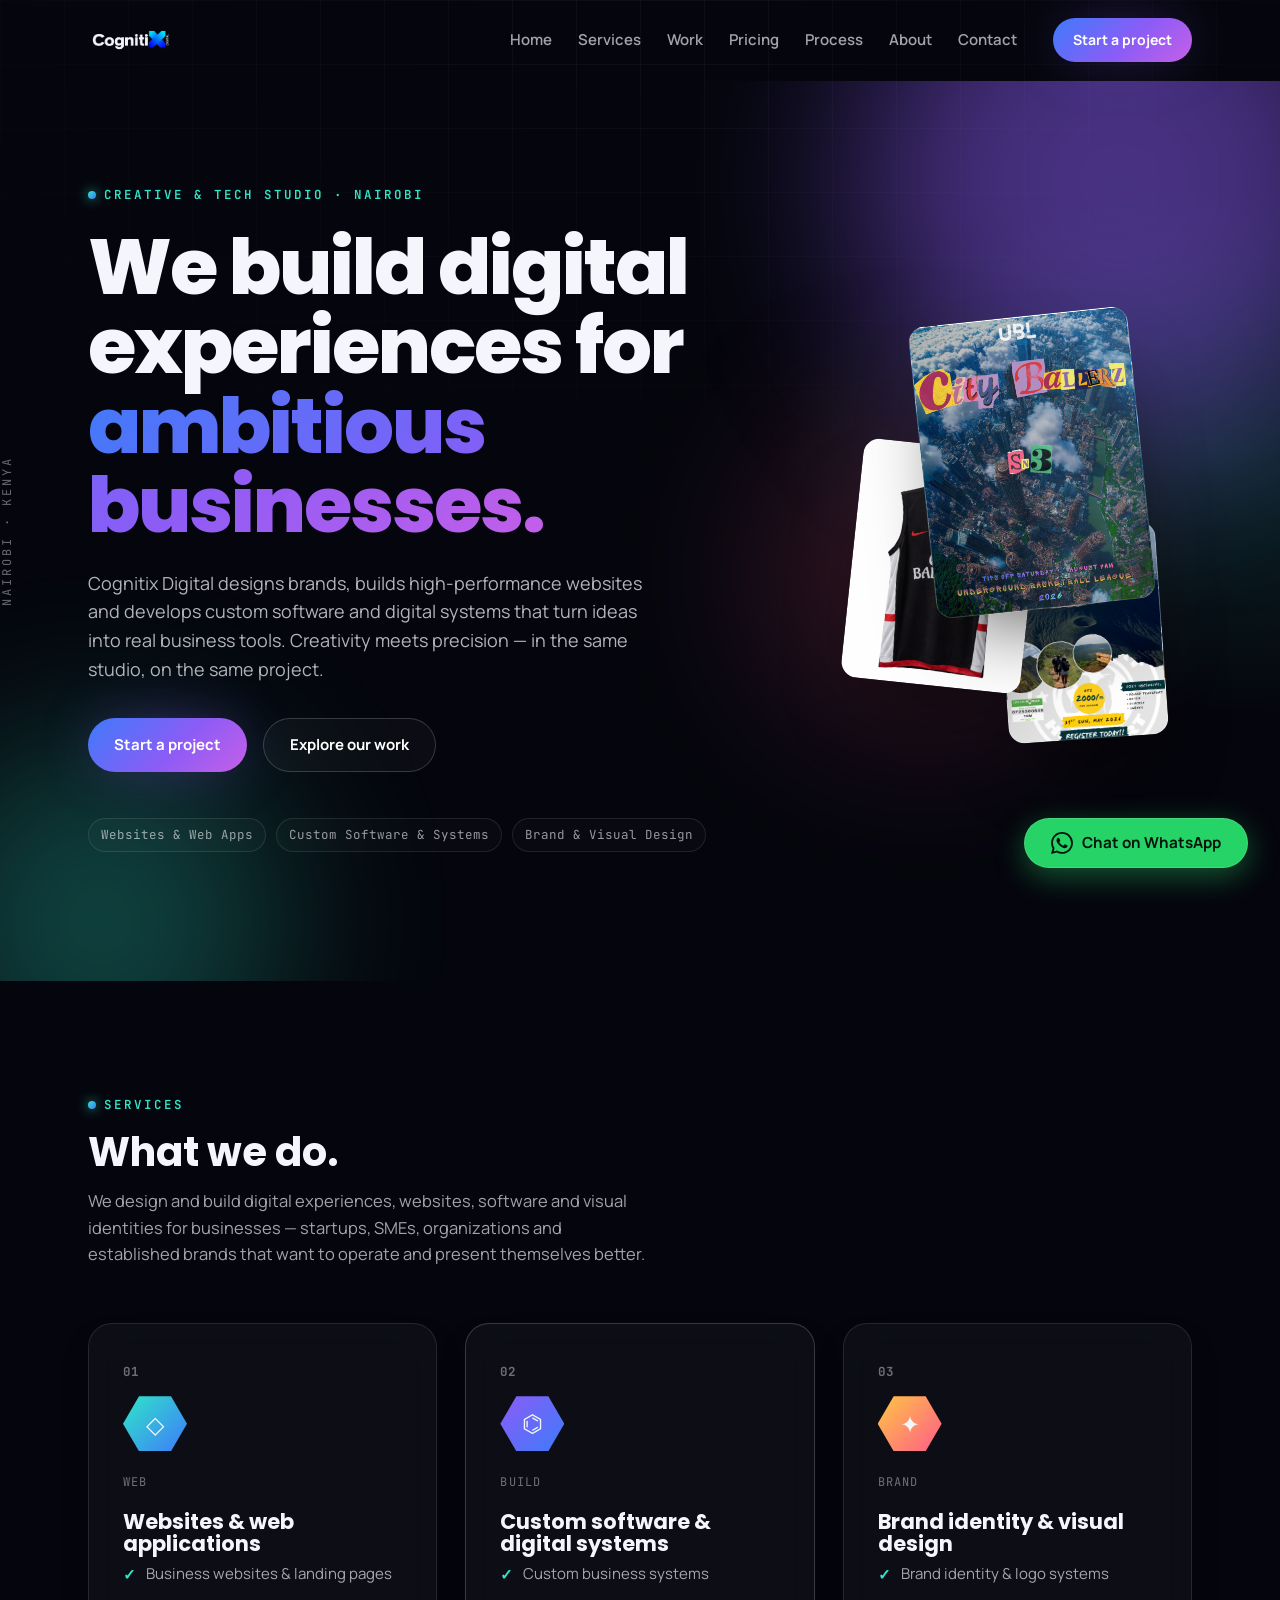
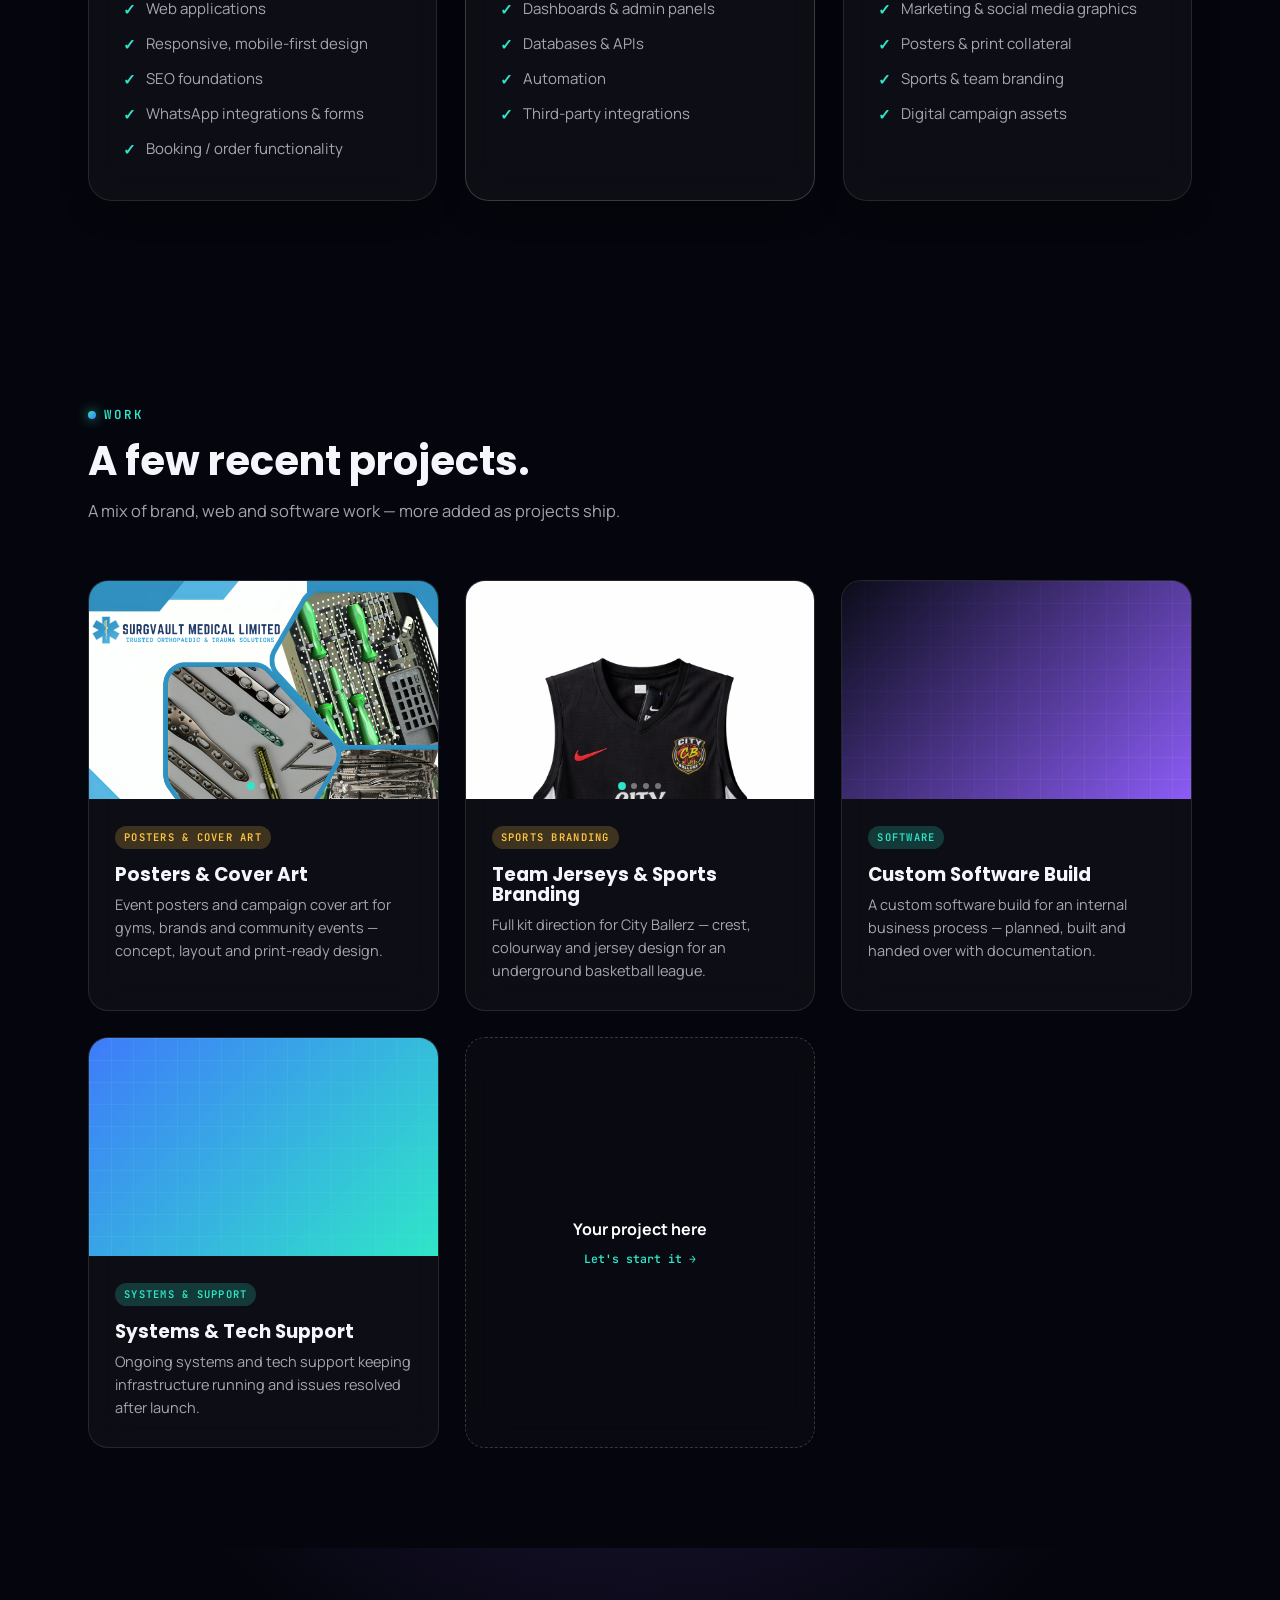
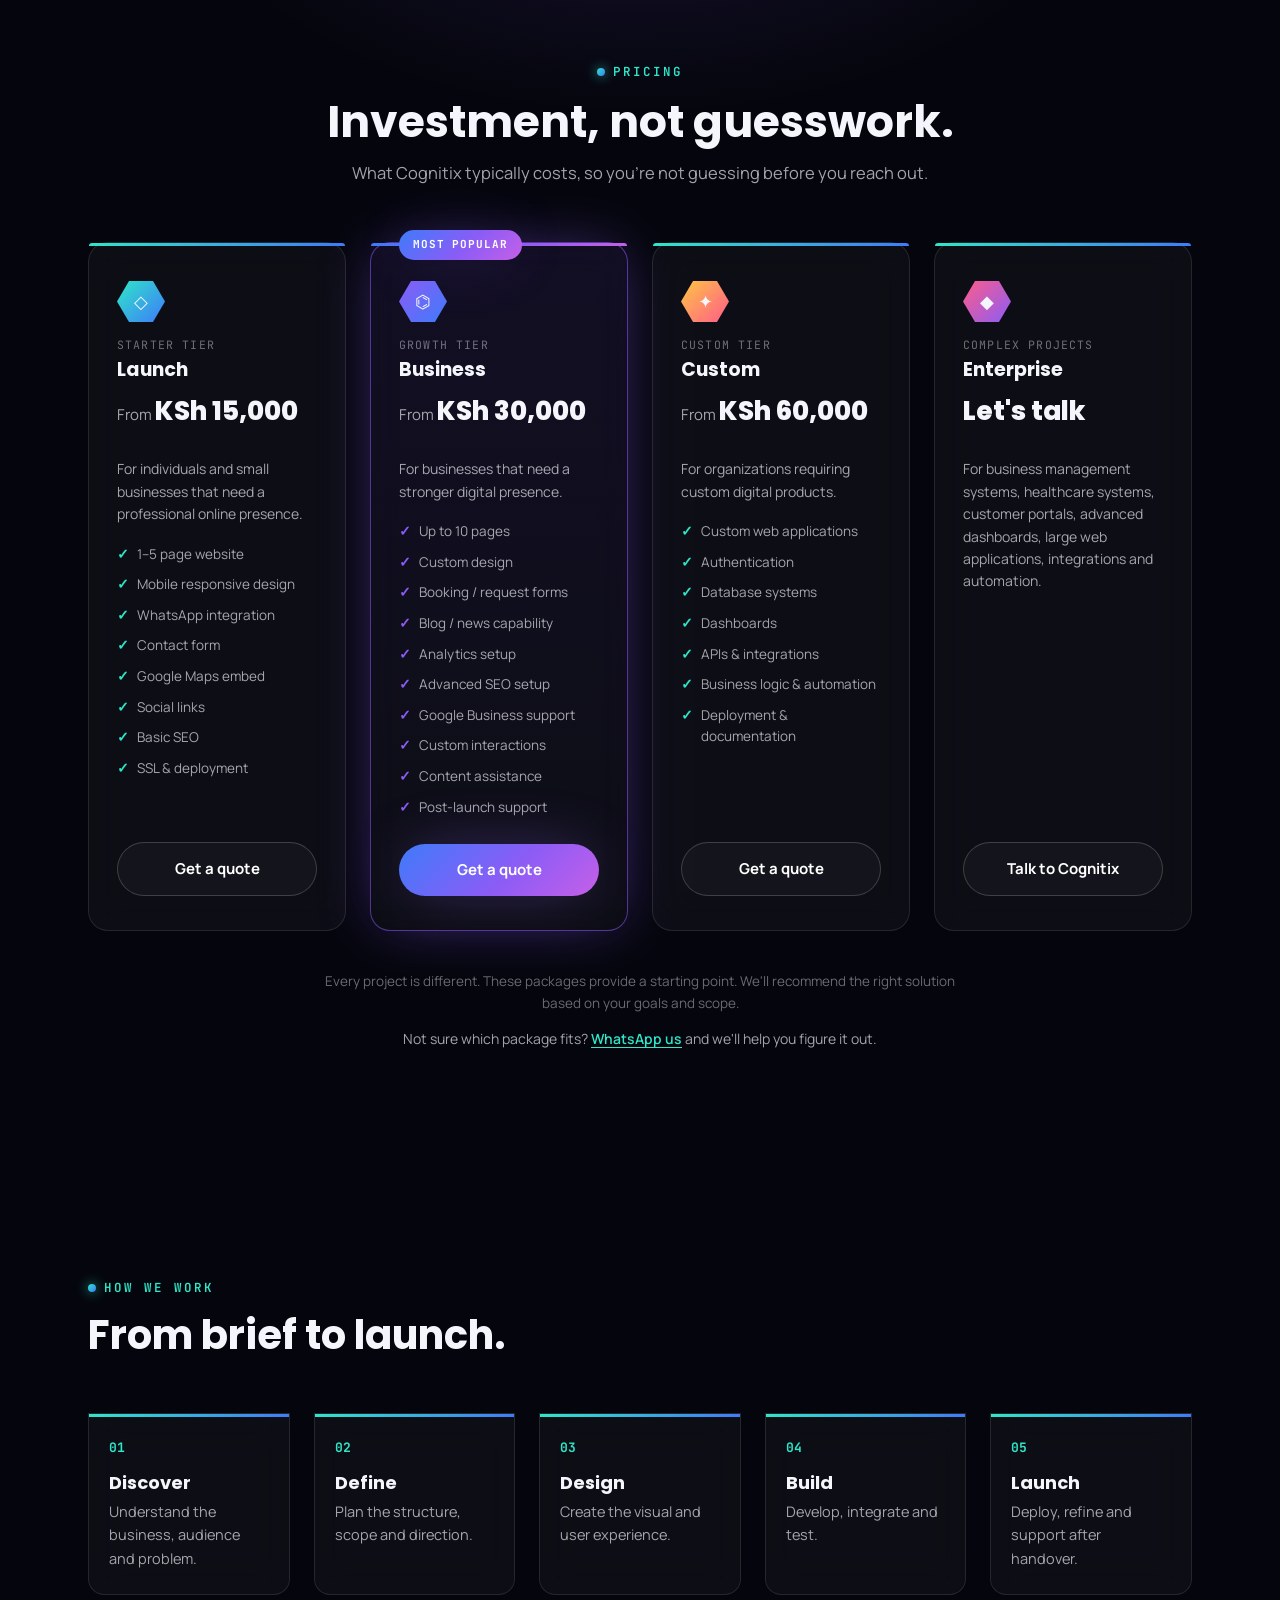
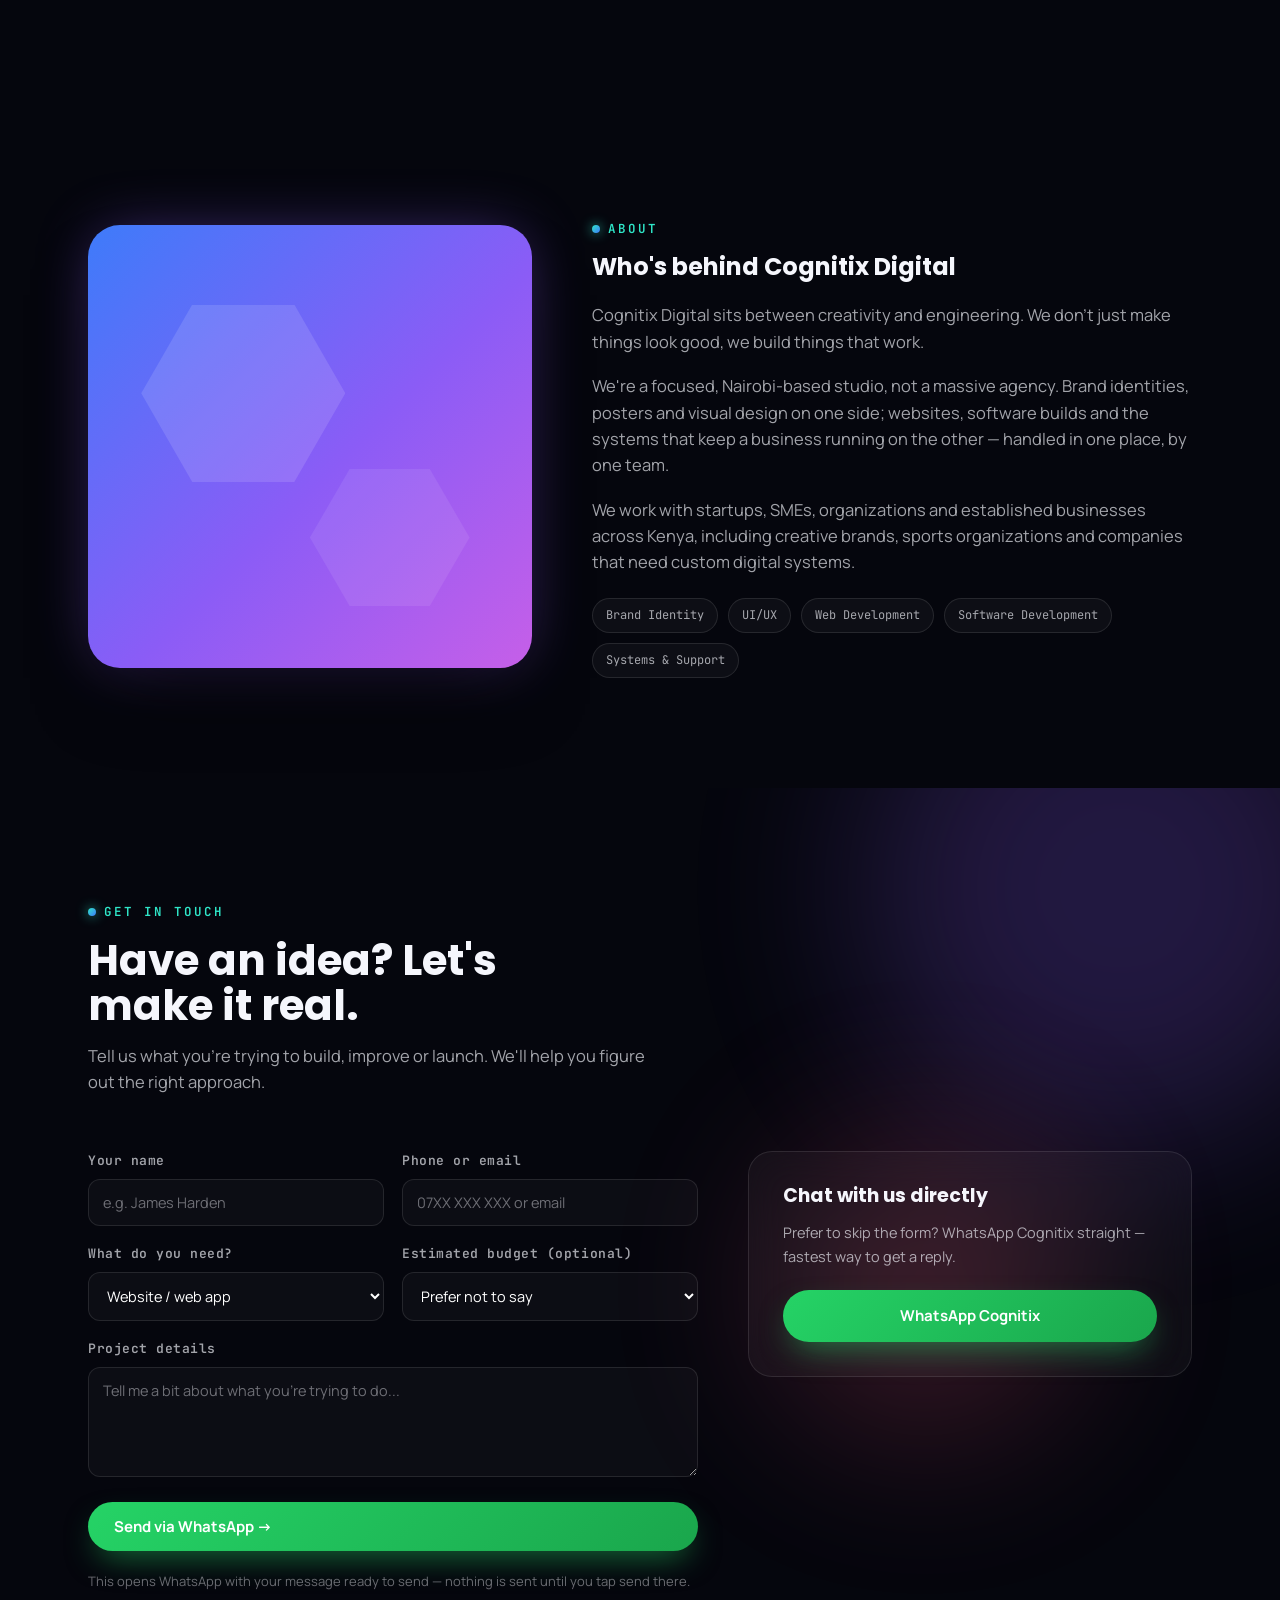
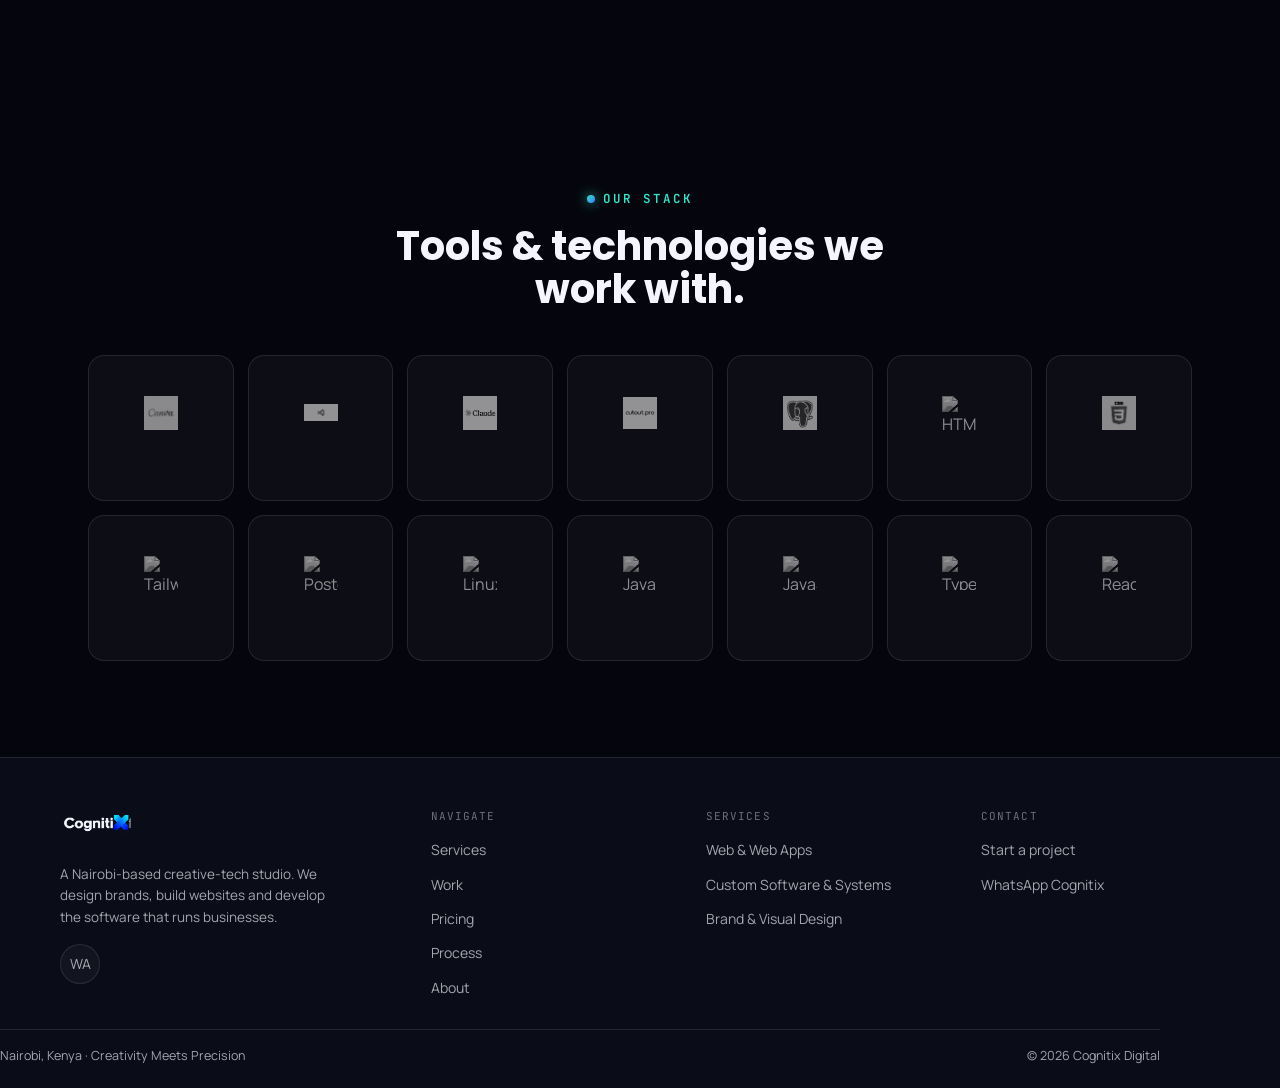
==== commit 2e248354: "Replace stack marquee with hover-reveal tool grid Co-Authored-By: Claude Sonnet 5 <noreply@anthropic" ====
--- a/index.html
+++ b/index.html
@@ -432,49 +432,27 @@
 </a>
 
 <!-- STACK / TOOLS -->
-<section class="stack-marquee" id="stack">
+<section class="stack-grid-section" id="stack">
   <div class="wrap">
     <div class="section-head reveal">
       <span class="eyebrow">OUR STACK</span>
       <h2>Tools &amp; technologies we work with.</h2>
     </div>
-  </div>
-  <div class="marquee-row reveal">
-    <div class="marquee-track">
-      <span class="marquee-item"><img src="assets/images/tools/canva.jpeg" alt="Canva" loading="lazy"><em>Canva</em></span>
-      <span class="marquee-item"><img src="assets/images/tools/vscode.png" alt="VS Code" loading="lazy"><em>VS Code</em></span>
-      <span class="marquee-item"><img src="assets/images/tools/claude.png" alt="Claude AI" loading="lazy"><em>Claude AI</em></span>
-      <span class="marquee-item"><img src="assets/images/tools/cutout-pro.png" alt="Cut Out Pro" loading="lazy" onerror="this.src='https://cdn.simpleicons.org/scissors/F5F6FC'"><em>Cut Out Pro</em></span>
-      <span class="marquee-item"><img src="assets/images/tools/pgadmin.png" alt="pgAdmin" loading="lazy"><em>pgAdmin</em></span>
-      <!-- duplicate for seamless loop -->
-      <span class="marquee-item" aria-hidden="true"><img src="assets/images/tools/canva.jpeg" alt="" loading="lazy"><em>Canva</em></span>
-      <span class="marquee-item" aria-hidden="true"><img src="assets/images/tools/vscode.png" alt="" loading="lazy"><em>VS Code</em></span>
-      <span class="marquee-item" aria-hidden="true"><img src="assets/images/tools/claude.png" alt="" loading="lazy"><em>Claude AI</em></span>
-      <span class="marquee-item" aria-hidden="true"><img src="assets/images/tools/cutout-pro.png" alt="" loading="lazy" onerror="this.src='https://cdn.simpleicons.org/scissors/F5F6FC'"><em>Cut Out Pro</em></span>
-      <span class="marquee-item" aria-hidden="true"><img src="assets/images/tools/pgadmin.png" alt="" loading="lazy"><em>pgAdmin</em></span>
-    </div>
-  </div>
-  <div class="marquee-row marquee-row-alt reveal">
-    <div class="marquee-track marquee-track-reverse">
-      <span class="marquee-item"><img src="https://cdn.simpleicons.org/html5" alt="HTML5" loading="lazy"><em>HTML5</em></span>
-      <span class="marquee-item"><img src="assets/images/tools/css.jpeg" alt="CSS3" loading="lazy"><em>CSS</em></span>
-      <span class="marquee-item"><img src="https://cdn.simpleicons.org/tailwindcss" alt="Tailwind CSS" loading="lazy"><em>Tailwind CSS</em></span>
-      <span class="marquee-item"><img src="https://cdn.simpleicons.org/postgresql" alt="PostgreSQL" loading="lazy"><em>PostgreSQL</em></span>
-      <span class="marquee-item"><img src="https://cdn.simpleicons.org/linux/F5F6FC" alt="Linux" loading="lazy"><em>Linux</em></span>
-      <span class="marquee-item"><img src="https://cdn.simpleicons.org/openjdk/F5F6FC" alt="Java" loading="lazy"><em>Java</em></span>
-      <span class="marquee-item"><img src="https://cdn.simpleicons.org/javascript" alt="JavaScript" loading="lazy"><em>JavaScript</em></span>
-      <span class="marquee-item"><img src="https://cdn.simpleicons.org/typescript" alt="TypeScript" loading="lazy"><em>TypeScript</em></span>
-      <span class="marquee-item"><img src="https://cdn.simpleicons.org/react" alt="React" loading="lazy"><em>React</em></span>
-      <!-- duplicate for seamless loop -->
-      <span class="marquee-item" aria-hidden="true"><img src="https://cdn.simpleicons.org/html5" alt="" loading="lazy"><em>HTML5</em></span>
-      <span class="marquee-item" aria-hidden="true"><img src="assets/images/tools/css.jpeg" alt="" loading="lazy"><em>CSS</em></span>
-      <span class="marquee-item" aria-hidden="true"><img src="https://cdn.simpleicons.org/tailwindcss" alt="" loading="lazy"><em>Tailwind CSS</em></span>
-      <span class="marquee-item" aria-hidden="true"><img src="https://cdn.simpleicons.org/postgresql" alt="" loading="lazy"><em>PostgreSQL</em></span>
-      <span class="marquee-item" aria-hidden="true"><img src="https://cdn.simpleicons.org/linux/F5F6FC" alt="" loading="lazy"><em>Linux</em></span>
-      <span class="marquee-item" aria-hidden="true"><img src="https://cdn.simpleicons.org/openjdk/F5F6FC" alt="" loading="lazy"><em>Java</em></span>
-      <span class="marquee-item" aria-hidden="true"><img src="https://cdn.simpleicons.org/javascript" alt="" loading="lazy"><em>JavaScript</em></span>
-      <span class="marquee-item" aria-hidden="true"><img src="https://cdn.simpleicons.org/typescript" alt="" loading="lazy"><em>TypeScript</em></span>
-      <span class="marquee-item" aria-hidden="true"><img src="https://cdn.simpleicons.org/react" alt="" loading="lazy"><em>React</em></span>
+    <div class="stack-grid reveal">
+      <div class="stack-tile"><img src="assets/images/tools/canva.jpeg" alt="Canva" loading="lazy"><span>Canva</span></div>
+      <div class="stack-tile"><img src="assets/images/tools/vscode.png" alt="VS Code" loading="lazy"><span>VS Code</span></div>
+      <div class="stack-tile"><img src="assets/images/tools/claude.png" alt="Claude AI" loading="lazy"><span>Claude AI</span></div>
+      <div class="stack-tile"><img src="assets/images/tools/cutout-pro.png" alt="Cut Out Pro" loading="lazy" onerror="this.src='https://cdn.simpleicons.org/scissors/F5F6FC'"><span>Cut Out Pro</span></div>
+      <div class="stack-tile"><img src="assets/images/tools/pgadmin.png" alt="pgAdmin" loading="lazy"><span>pgAdmin</span></div>
+      <div class="stack-tile"><img src="https://cdn.simpleicons.org/html5" alt="HTML5" loading="lazy"><span>HTML5</span></div>
+      <div class="stack-tile"><img src="assets/images/tools/css.jpeg" alt="CSS3" loading="lazy"><span>CSS</span></div>
+      <div class="stack-tile"><img src="https://cdn.simpleicons.org/tailwindcss" alt="Tailwind CSS" loading="lazy"><span>Tailwind CSS</span></div>
+      <div class="stack-tile"><img src="https://cdn.simpleicons.org/postgresql" alt="PostgreSQL" loading="lazy"><span>PostgreSQL</span></div>
+      <div class="stack-tile"><img src="https://cdn.simpleicons.org/linux/F5F6FC" alt="Linux" loading="lazy"><span>Linux</span></div>
+      <div class="stack-tile"><img src="https://cdn.simpleicons.org/openjdk/F5F6FC" alt="Java" loading="lazy"><span>Java</span></div>
+      <div class="stack-tile"><img src="https://cdn.simpleicons.org/javascript" alt="JavaScript" loading="lazy"><span>JavaScript</span></div>
+      <div class="stack-tile"><img src="https://cdn.simpleicons.org/typescript" alt="TypeScript" loading="lazy"><span>TypeScript</span></div>
+      <div class="stack-tile"><img src="https://cdn.simpleicons.org/react" alt="React" loading="lazy"><span>React</span></div>
     </div>
   </div>
 </section>
--- a/css/style.css
+++ b/css/style.css
@@ -519,51 +519,66 @@
 .contact-card p{color:var(--ink-soft); font-size:14.5px; margin-bottom:22px;}
 .contact-card-btn{width:100%; justify-content:center;}
 
-/* ---------- STACK MARQUEE ---------- */
-.stack-marquee{padding:80px 0 40px; position:relative; z-index:1; overflow:hidden;}
-.stack-marquee .section-head{max-width:560px; margin-left:auto; margin-right:auto; text-align:center; margin-bottom:44px;}
-.marquee-row{
-  width:100%;
-  overflow:hidden;
-  -webkit-mask-image:linear-gradient(90deg, transparent 0, #000 8%, #000 92%, transparent 100%);
-  mask-image:linear-gradient(90deg, transparent 0, #000 8%, #000 92%, transparent 100%);
-  margin-bottom:22px;
-}
-.marquee-track{
+/* ---------- STACK GRID (hover-reveal) ---------- */
+.stack-grid-section{padding:80px 0 96px; position:relative; z-index:1;}
+.stack-grid-section .section-head{max-width:560px; margin-left:auto; margin-right:auto; text-align:center; margin-bottom:44px;}
+
+.stack-grid{
+  display:grid;
+  grid-template-columns:repeat(7, 1fr);
+  gap:14px;
+}
+@media (max-width:900px){ .stack-grid{grid-template-columns:repeat(4, 1fr);} }
+@media (max-width:520px){ .stack-grid{grid-template-columns:repeat(3, 1fr);} }
+
+.stack-tile{
   display:flex;
+  flex-direction:column;
   align-items:center;
-  gap:14px;
-  width:max-content;
-  animation:marqueeScroll 32s linear infinite;
-}
-.marquee-track-reverse{animation-name:marqueeScrollReverse; animation-duration:36s;}
-.marquee-row:hover .marquee-track{animation-play-state:paused;}
-
-.marquee-item{
-  display:inline-flex;
-  align-items:center;
+  justify-content:center;
   gap:10px;
-  padding:12px 22px;
-  border-radius:999px;
+  aspect-ratio:1;
+  border-radius:16px;
   background:var(--surface);
   border:1px solid var(--line);
-  white-space:nowrap;
-  flex:0 0 auto;
-}
-.marquee-item img{width:22px; height:22px; object-fit:contain; flex:0 0 auto;}
-.marquee-item em{font-style:normal; font-size:14.5px; color:var(--ink-soft); font-weight:600;}
-
-@keyframes marqueeScroll{
-  from{transform:translateX(0);}
-  to{transform:translateX(-50%);}
-}
-@keyframes marqueeScrollReverse{
-  from{transform:translateX(-50%);}
-  to{transform:translateX(0);}
+  padding:16px;
+  transition:transform .25s ease, border-color .25s ease, background .25s ease;
+}
+.stack-tile img{
+  width:34px;
+  height:34px;
+  object-fit:contain;
+  filter:grayscale(1) opacity(.55);
+  transition:filter .25s ease, transform .25s ease;
+}
+.stack-tile span{
+  font-size:12.5px;
+  font-weight:600;
+  color:var(--ink-soft);
+  opacity:0;
+  transform:translateY(4px);
+  transition:opacity .25s ease, transform .25s ease;
+  text-align:center;
+}
+.stack-tile:hover,
+.stack-tile:focus-within{
+  transform:translateY(-4px);
+  border-color:var(--violet);
+  background:var(--bg-soft);
+}
+.stack-tile:hover img,
+.stack-tile:focus-within img{
+  filter:grayscale(0) opacity(1);
+  transform:scale(1.08);
+}
+.stack-tile:hover span,
+.stack-tile:focus-within span{
+  opacity:1;
+  transform:translateY(0);
 }
 
 @media (prefers-reduced-motion: reduce){
-  .marquee-track{animation:none;}
+  .stack-tile, .stack-tile img, .stack-tile span{transition:none;}
 }
 
 /* ---------- FOOTER ---------- */
